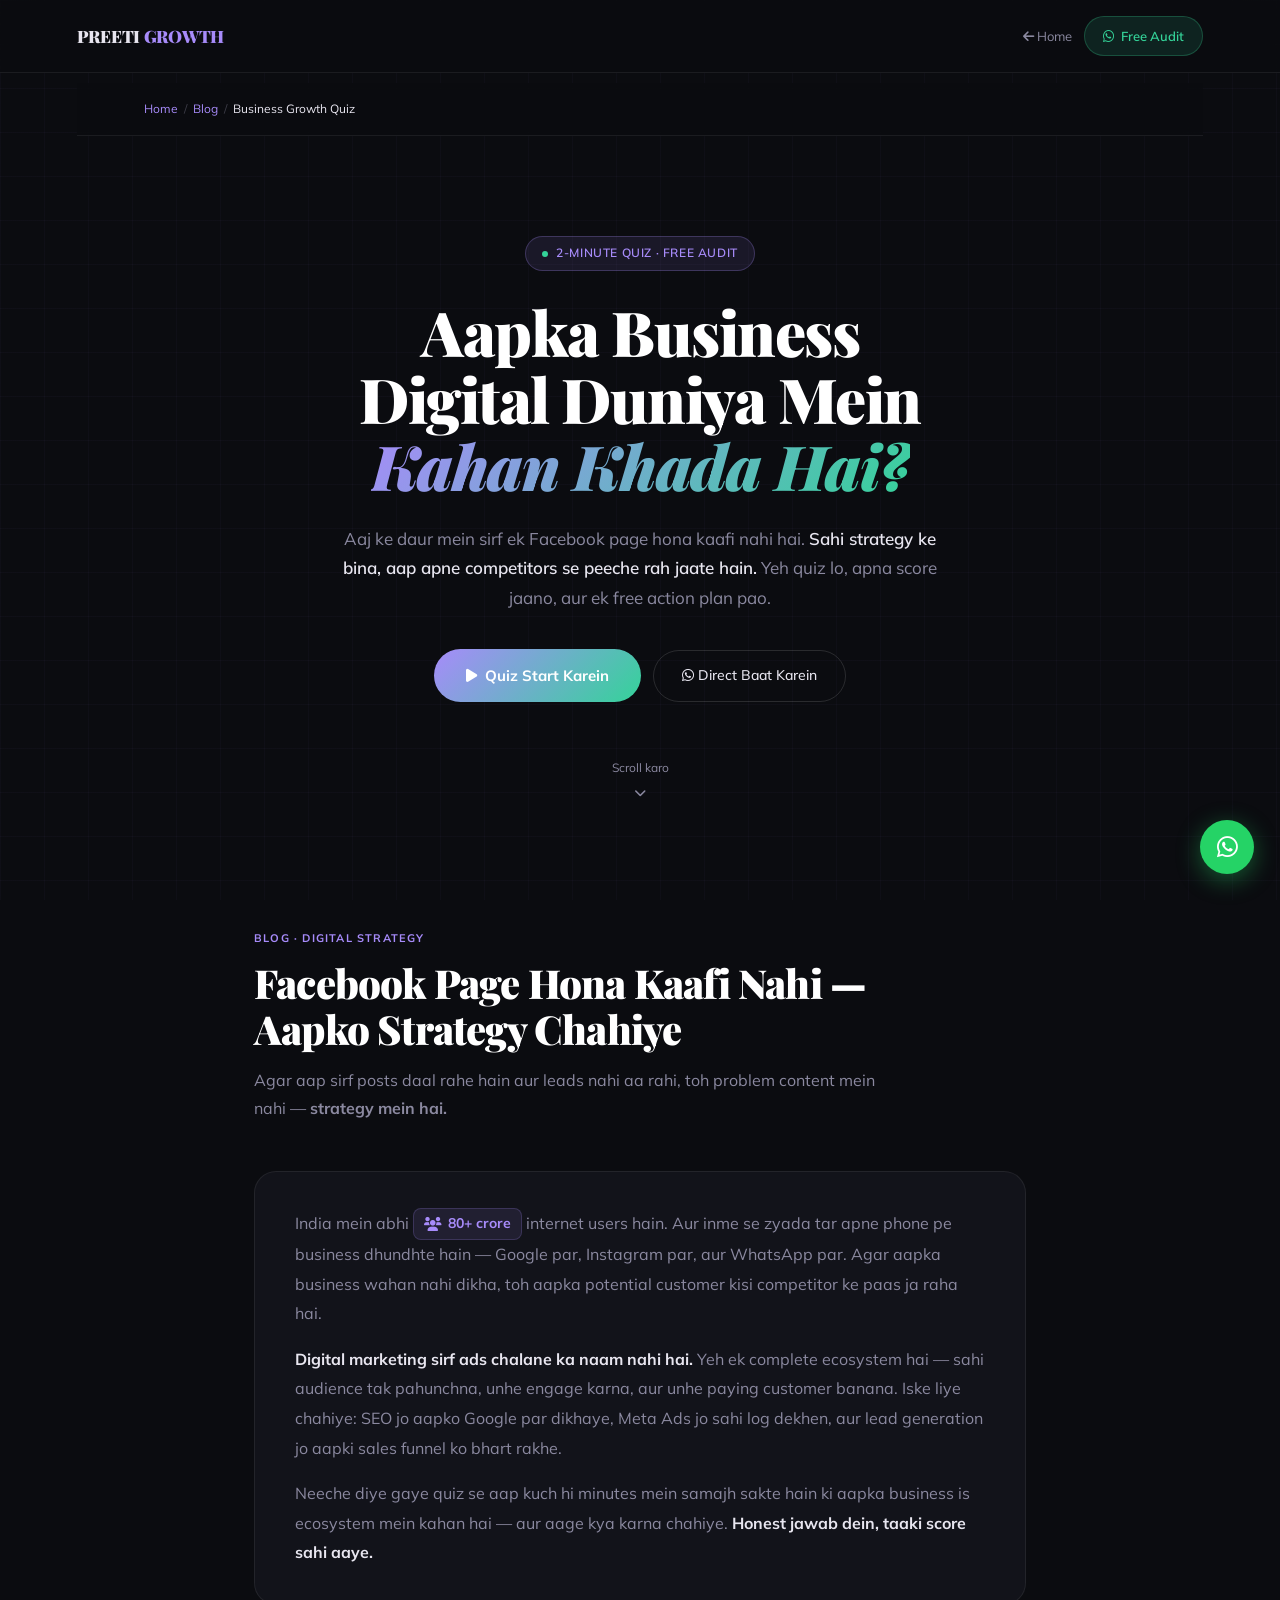
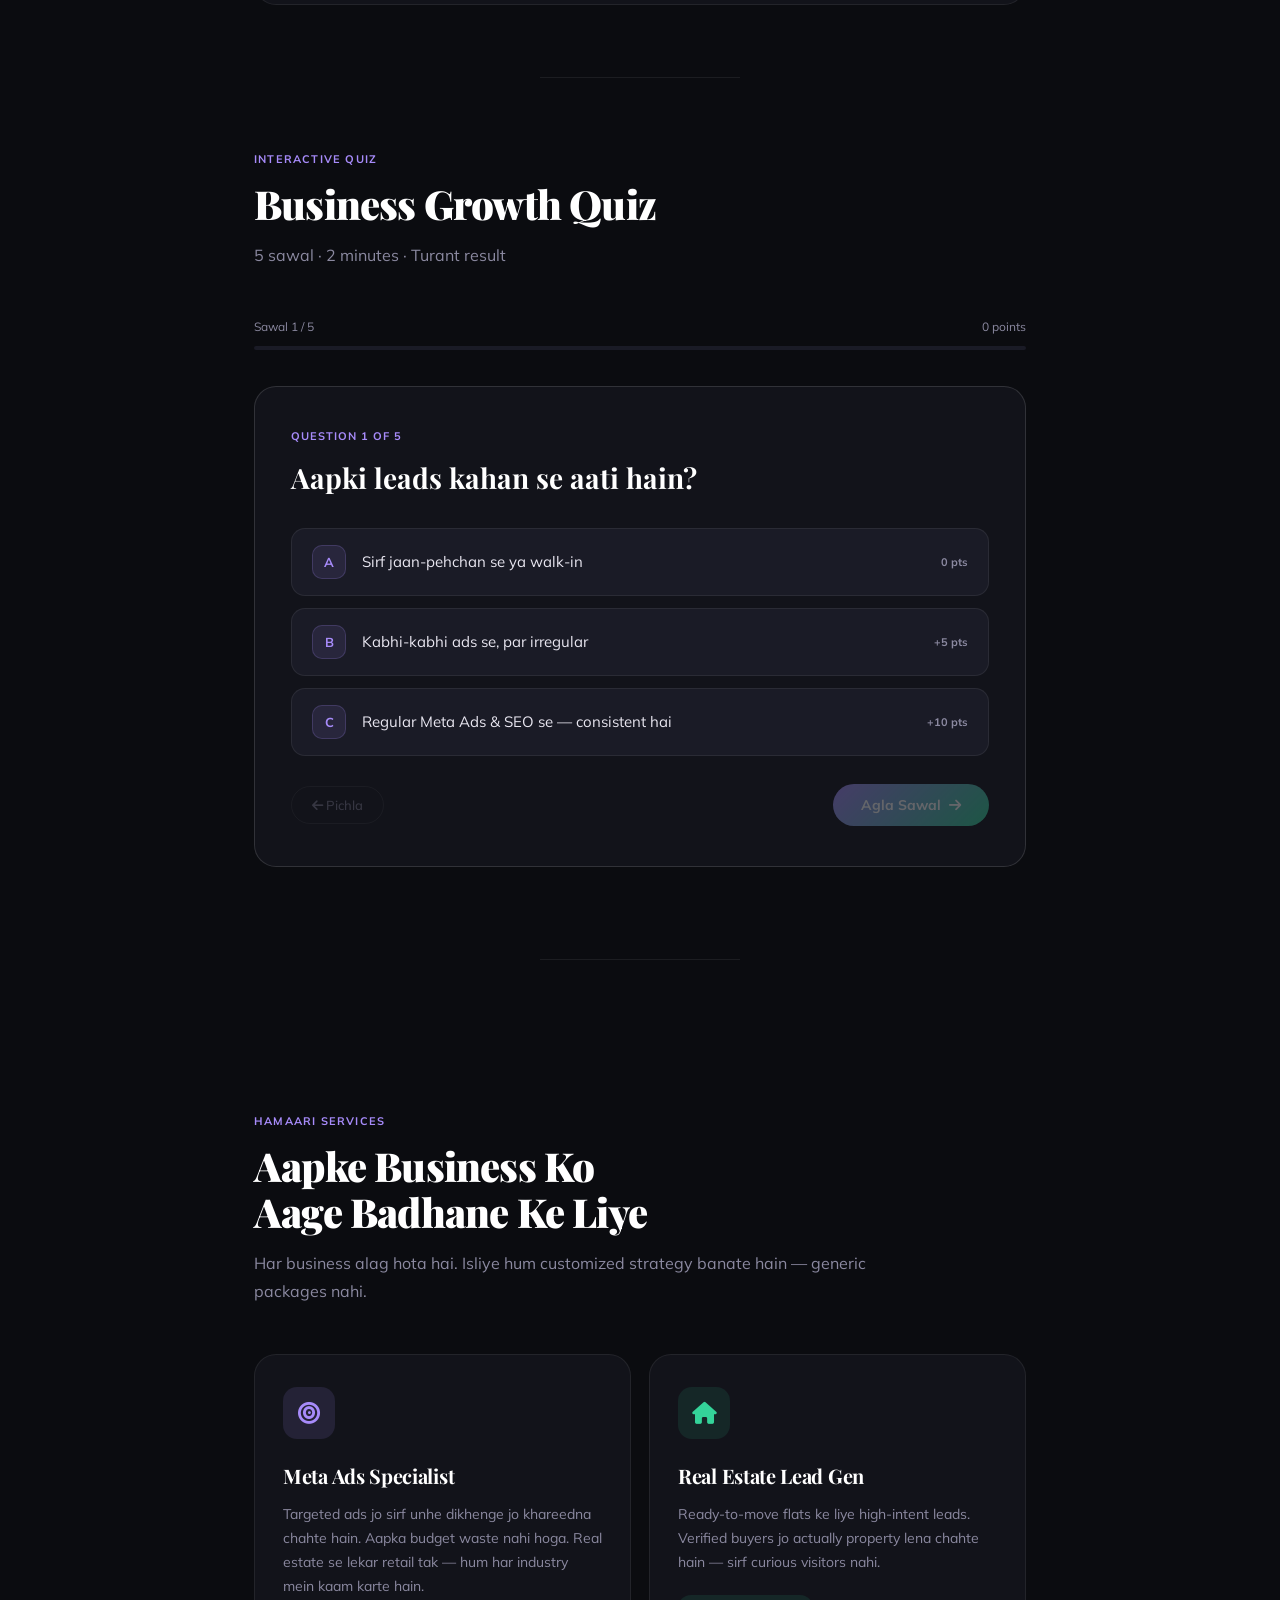
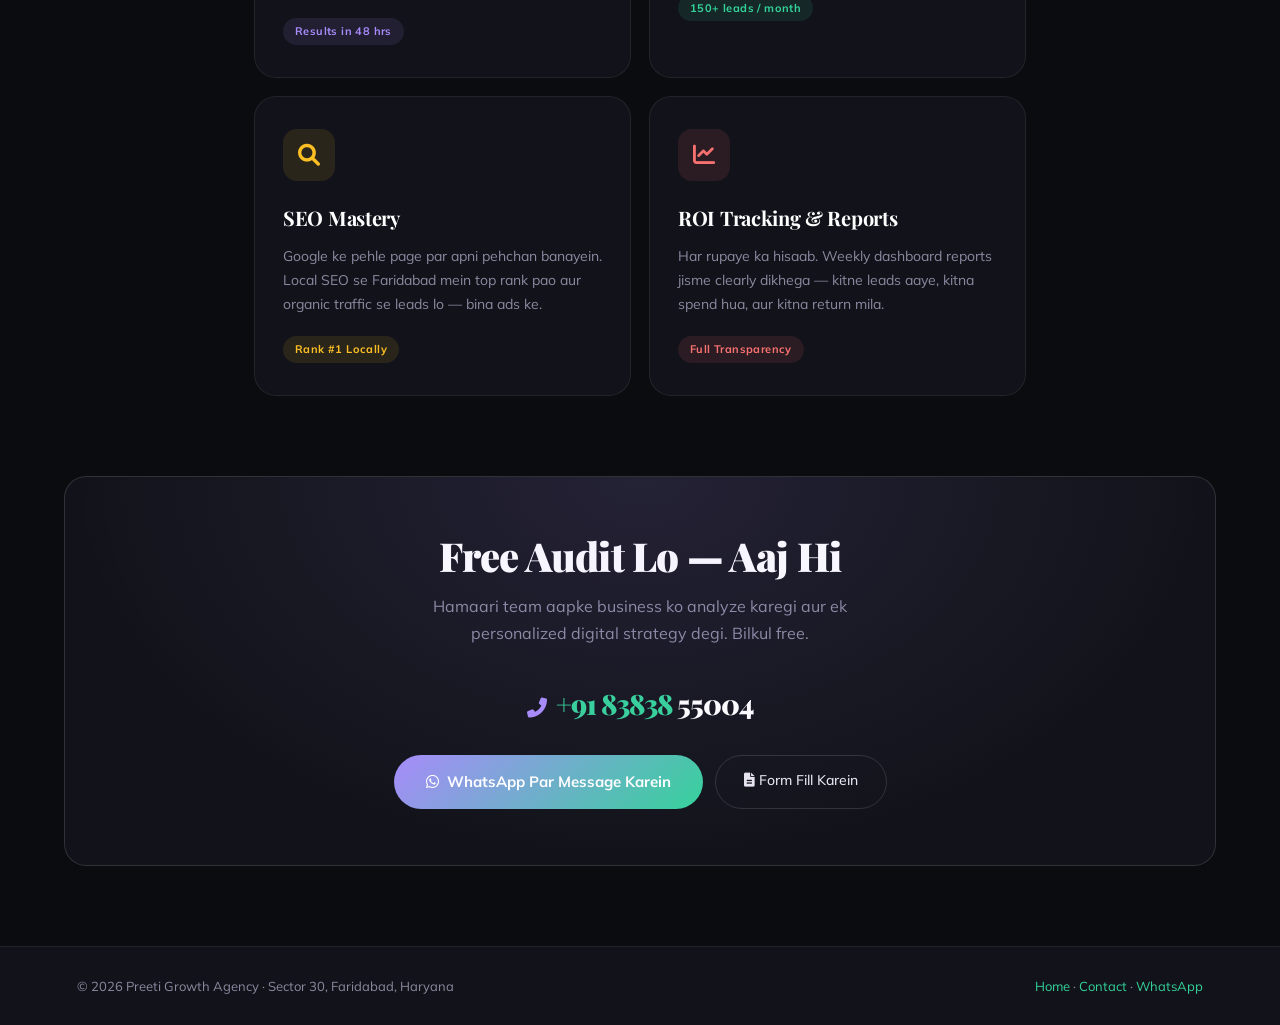
==== blog.html @ a9edfd9e "Update blog.html" ====
<!DOCTYPE html>
<html lang="hi-IN">
<head>
  <meta charset="UTF-8">
  <meta name="viewport" content="width=device-width, initial-scale=1.0">
  <title>Business Growth Quiz | Apna Digital Score Jaano — Faridabad</title>
  <meta name="description" content="Faridabad mein apna business grow karo. Yeh free 2-minute quiz lo, digital score jaano, aur Preeti Growth Agency se free audit aur strategy pao.">
  <link rel="canonical" href="https://digital-business-badhao.github.io/preeti-growth-agency/blog-quiz.html">

  <link rel="preconnect" href="https://fonts.googleapis.com">
  <link rel="preconnect" href="https://fonts.gstatic.com" crossorigin>
  <link href="https://fonts.googleapis.com/css2?family=Playfair+Display:ital,wght@0,700;0,900;1,700&family=Mulish:wght@300;400;500;600;700&display=swap" rel="stylesheet">
  <link rel="stylesheet" href="https://cdnjs.cloudflare.com/ajax/libs/font-awesome/6.0.0/css/all.min.css">

  <style>
    /* ─── TOKENS ─── */
    :root {
      --bg:       #0b0c10;
      --bg2:      #12131a;
      --bg3:      #1a1b26;
      --border:   rgba(255,255,255,.07);
      --border2:  rgba(255,255,255,.13);
      --text:     #e8e6f0;
      --muted:    #8b89a0;
      --accent:   #a78bfa;
      --accent2:  #34d399;
      --gold:     #fbbf24;
      --danger:   #f87171;
      --grad:     linear-gradient(135deg,#a78bfa,#34d399);
      --grad2:    linear-gradient(135deg,#fbbf24,#f97316);
      --r:        14px;
      --r-lg:     22px;
    }

    *, *::before, *::after { margin:0; padding:0; box-sizing:border-box; }

    html { scroll-behavior:smooth; }

    body {
      font-family: 'Mulish', sans-serif;
      background: var(--bg);
      color: var(--text);
      overflow-x: hidden;
      line-height: 1.7;
    }

    /* ─── GRID TEXTURE ─── */
    body::before {
      content:'';
      position:fixed; inset:0;
      background-image:
        linear-gradient(rgba(167,139,250,.03) 1px, transparent 1px),
        linear-gradient(90deg, rgba(167,139,250,.03) 1px, transparent 1px);
      background-size: 44px 44px;
      pointer-events:none; z-index:0;
    }

    /* ─── NAV ─── */
    nav {
      position:sticky; top:0; z-index:100;
      display:flex; align-items:center; justify-content:space-between;
      padding:16px 6%;
      background:rgba(11,12,16,.85);
      backdrop-filter:blur(18px);
      border-bottom:1px solid var(--border);
    }

    .nav-logo {
      font-family:'Playfair Display', serif;
      font-size:17px; font-weight:900;
      color:var(--text); text-decoration:none;
      letter-spacing:-.3px;
    }

    .nav-logo span { color:var(--accent); }

    .nav-right { display:flex; align-items:center; gap:12px; }

    .nav-link {
      font-size:13px; color:var(--muted);
      text-decoration:none; transition:color .2s;
    }
    .nav-link:hover { color:var(--text); }

    .nav-wa {
      display:flex; align-items:center; gap:7px;
      padding:8px 18px;
      background:rgba(52,211,153,.12);
      border:1px solid rgba(52,211,153,.25);
      border-radius:30px;
      color:#34d399; font-size:13px; font-weight:600;
      text-decoration:none; transition:background .2s;
    }
    .nav-wa:hover { background:rgba(52,211,153,.2); }

    /* ─── HERO / HOOK ─── */
    .hero {
      position:relative; z-index:1;
      padding:90px 6% 70px;
      text-align:center;
      max-width:860px; margin:0 auto;
    }

    .hero-tag {
      display:inline-flex; align-items:center; gap:8px;
      background:rgba(167,139,250,.1);
      border:1px solid rgba(167,139,250,.25);
      border-radius:30px;
      padding:6px 16px;
      font-size:12px; font-weight:600; letter-spacing:.6px;
      color:var(--accent); text-transform:uppercase;
      margin-bottom:28px;
    }

    .hero-tag-dot {
      width:6px; height:6px; border-radius:50%;
      background:var(--accent2);
      animation:blink 1.8s ease-in-out infinite;
    }
    @keyframes blink { 0%,100%{opacity:1;} 50%{opacity:.3;} }

    .hero h1 {
      font-family:'Playfair Display', serif;
      font-size:clamp(32px,5.5vw,62px);
      font-weight:900; line-height:1.08;
      color:#fff; margin-bottom:24px;
      letter-spacing:-1.5px;
    }

    .hero h1 em {
      font-style:italic;
      background:var(--grad);
      -webkit-background-clip:text;
      -webkit-text-fill-color:transparent;
      background-clip:text;
    }

    .hero-sub {
      font-size:17px; color:var(--muted);
      max-width:600px; margin:0 auto 36px;
      font-weight:400; line-height:1.75;
    }

    .hero-sub strong { color:var(--text); font-weight:600; }

    .hero-cta-row {
      display:flex; align-items:center; justify-content:center;
      gap:12px; flex-wrap:wrap;
    }

    .btn-grad {
      padding:14px 32px;
      background:var(--grad);
      color:#fff; font-weight:700; font-size:15px;
      border-radius:40px; text-decoration:none; border:none; cursor:pointer;
      font-family:'Mulish',sans-serif;
      transition:opacity .2s, transform .2s;
      display:inline-flex; align-items:center; gap:8px;
    }
    .btn-grad:hover { opacity:.88; transform:translateY(-2px); }

    .btn-ghost {
      padding:13px 28px;
      background:transparent;
      border:1px solid var(--border2);
      color:var(--text); font-size:14px; font-weight:500;
      border-radius:40px; text-decoration:none; cursor:pointer;
      font-family:'Mulish',sans-serif;
      transition:border-color .2s, background .2s;
    }
    .btn-ghost:hover { border-color:var(--accent); background:rgba(167,139,250,.07); }

    /* scroll hint */
    .scroll-hint {
      margin-top:56px;
      display:flex; flex-direction:column; align-items:center;
      gap:8px; font-size:12px; color:var(--muted);
      animation:bob 2s ease-in-out infinite;
    }
    @keyframes bob { 0%,100%{transform:translateY(0);} 50%{transform:translateY(6px);} }

    /* ─── SECTION WRAPPER ─── */
    .wrap {
      position:relative; z-index:1;
      max-width:900px; margin:0 auto;
      padding:0 5%;
    }

    .section-label {
      font-size:11px; font-weight:700; letter-spacing:1.2px;
      text-transform:uppercase; color:var(--accent);
      margin-bottom:12px;
    }

    .section-title {
      font-family:'Playfair Display', serif;
      font-size:clamp(26px,4vw,40px);
      font-weight:900; color:#fff;
      letter-spacing:-.8px; margin-bottom:14px; line-height:1.15;
    }

    .section-body {
      font-size:16px; color:var(--muted);
      line-height:1.8; margin-bottom:48px;
      max-width:650px;
    }

    /* ─── DIVIDER ─── */
    .divider {
      height:1px; background:var(--border);
      margin:72px auto; max-width:200px;
    }

    /* ─── INTRO ARTICLE BLOCK ─── */
    .article-block {
      background:var(--bg2);
      border:1px solid var(--border);
      border-radius:var(--r-lg);
      padding:36px 40px;
      margin-bottom:40px;
    }

    .article-block p {
      font-size:16px; color:var(--muted);
      line-height:1.85; margin-bottom:16px;
    }
    .article-block p:last-child { margin-bottom:0; }
    .article-block strong { color:var(--text); }

    .stat-inline {
      display:inline-flex; align-items:center; gap:6px;
      background:rgba(167,139,250,.1);
      border:1px solid rgba(167,139,250,.2);
      border-radius:8px;
      padding:2px 10px;
      font-size:14px; font-weight:700; color:var(--accent);
    }

    /* ─── QUIZ SECTION ─── */
    #quiz-section {
      padding:80px 0 60px;
    }

    /* Progress bar */
    .progress-wrap {
      background:var(--bg3); border-radius:4px; height:4px;
      margin-bottom:36px; overflow:hidden;
    }
    .progress-bar {
      height:100%; background:var(--grad);
      border-radius:4px;
      transition:width .5s cubic-bezier(.4,0,.2,1);
    }

    .quiz-meta {
      display:flex; justify-content:space-between;
      font-size:12px; color:var(--muted);
      margin-bottom:8px;
    }

    /* Question card */
    .q-card {
      background:var(--bg2);
      border:1px solid var(--border2);
      border-radius:var(--r-lg);
      padding:40px 36px;
      animation:slideIn .4s cubic-bezier(.4,0,.2,1);
    }
    @keyframes slideIn {
      from { opacity:0; transform:translateY(16px); }
      to   { opacity:1; transform:translateY(0); }
    }

    .q-num {
      font-size:11px; font-weight:700; letter-spacing:1px;
      text-transform:uppercase; color:var(--accent);
      margin-bottom:14px; display:block;
    }

    .q-text {
      font-family:'Playfair Display', serif;
      font-size:clamp(20px,3vw,28px);
      font-weight:700; color:#fff; line-height:1.3;
      margin-bottom:32px;
    }

    /* Options */
    .options { display:flex; flex-direction:column; gap:12px; }

    .opt {
      display:flex; align-items:center; gap:16px;
      background:var(--bg3);
      border:1.5px solid var(--border);
      border-radius:var(--r);
      padding:16px 20px;
      cursor:pointer;
      transition:border-color .2s, background .2s, transform .15s;
      position:relative; overflow:hidden;
    }

    .opt:hover {
      border-color:var(--accent);
      background:rgba(167,139,250,.07);
      transform:translateX(4px);
    }

    .opt-letter {
      width:34px; height:34px; border-radius:10px;
      background:rgba(167,139,250,.1);
      border:1px solid rgba(167,139,250,.2);
      display:flex; align-items:center; justify-content:center;
      font-size:13px; font-weight:700; color:var(--accent);
      flex-shrink:0;
      transition:background .2s, color .2s;
    }

    .opt-text { font-size:15px; color:var(--text); line-height:1.4; flex:1; }

    .opt-pts {
      font-size:11px; font-weight:700; color:var(--muted);
      flex-shrink:0;
    }

    .opt.selected {
      border-color:var(--accent2);
      background:rgba(52,211,153,.08);
    }
    .opt.selected .opt-letter {
      background:var(--accent2); color:#0b0c10;
    }
    .opt.selected .opt-pts { color:var(--accent2); }

    /* Nav buttons */
    .q-nav {
      display:flex; justify-content:space-between; align-items:center;
      margin-top:28px;
    }

    .q-back {
      background:transparent;
      border:1px solid var(--border2);
      color:var(--muted); font-size:13px; font-weight:500;
      padding:10px 20px; border-radius:30px; cursor:pointer;
      font-family:'Mulish',sans-serif;
      transition:border-color .2s, color .2s;
    }
    .q-back:hover { border-color:var(--accent); color:var(--accent); }
    .q-back:disabled { opacity:.3; cursor:not-allowed; }

    .q-next {
      padding:12px 28px;
      background:var(--grad);
      color:#fff; font-size:14px; font-weight:700;
      border:none; border-radius:30px; cursor:pointer;
      font-family:'Mulish',sans-serif;
      display:flex; align-items:center; gap:8px;
      transition:opacity .2s, transform .2s;
    }
    .q-next:hover { opacity:.88; transform:translateY(-1px); }
    .q-next:disabled { opacity:.35; cursor:not-allowed; }

    /* ─── RESULT CARD ─── */
    #result-section { display:none; padding:20px 0 60px; }

    .result-card {
      background:var(--bg2);
      border:1px solid var(--border2);
      border-radius:var(--r-lg);
      padding:48px 40px;
      text-align:center;
      animation:slideIn .5s cubic-bezier(.4,0,.2,1);
    }

    .score-ring {
      width:130px; height:130px; border-radius:50%;
      background:conic-gradient(var(--accent) 0deg, var(--bg3) 0deg);
      display:flex; align-items:center; justify-content:center;
      margin:0 auto 28px;
      position:relative;
      transition:background 1s;
    }

    .score-ring-inner {
      width:100px; height:100px; border-radius:50%;
      background:var(--bg2);
      display:flex; flex-direction:column; align-items:center; justify-content:center;
    }

    .score-num {
      font-family:'Playfair Display', serif;
      font-size:34px; font-weight:900; color:#fff;
      line-height:1;
    }

    .score-max { font-size:12px; color:var(--muted); }

    .result-badge {
      display:inline-block;
      padding:6px 20px; border-radius:30px;
      font-size:13px; font-weight:700; letter-spacing:.4px;
      margin-bottom:18px;
    }

    .result-badge.low    { background:rgba(248,113,113,.12); color:var(--danger); border:1px solid rgba(248,113,113,.25); }
    .result-badge.mid    { background:rgba(251,191,36,.1);  color:var(--gold);   border:1px solid rgba(251,191,36,.25); }
    .result-badge.high   { background:rgba(52,211,153,.1);  color:var(--accent2);border:1px solid rgba(52,211,153,.25); }

    .result-title {
      font-family:'Playfair Display', serif;
      font-size:clamp(22px,4vw,32px);
      font-weight:900; color:#fff; margin-bottom:14px;
      line-height:1.2;
    }

    .result-msg { font-size:16px; color:var(--muted); max-width:520px; margin:0 auto 32px; line-height:1.75; }

    /* Score table */
    .score-table {
      width:100%; border-collapse:collapse;
      margin-bottom:36px; text-align:left;
    }
    .score-table th {
      font-size:11px; font-weight:700; letter-spacing:.8px;
      text-transform:uppercase; color:var(--muted);
      padding:10px 16px;
      border-bottom:1px solid var(--border);
    }
    .score-table td {
      padding:14px 16px; font-size:14px; color:var(--text);
      border-bottom:1px solid var(--border);
    }
    .score-table tr:last-child td { border-bottom:none; }
    .score-table tr.active td { background:rgba(167,139,250,.06); }

    .badge-pill {
      display:inline-block; padding:3px 12px; border-radius:20px;
      font-size:11px; font-weight:700;
    }
    .badge-pill.low  { background:rgba(248,113,113,.15); color:var(--danger); }
    .badge-pill.mid  { background:rgba(251,191,36,.12);  color:var(--gold); }
    .badge-pill.high { background:rgba(52,211,153,.12);  color:var(--accent2); }

    .result-cta-row {
      display:flex; gap:12px; justify-content:center; flex-wrap:wrap;
      margin-bottom:16px;
    }

    .retry-btn {
      background:transparent; border:1px solid var(--border2);
      color:var(--muted); padding:11px 22px; border-radius:30px;
      cursor:pointer; font-size:13px; font-family:'Mulish',sans-serif;
      transition:border-color .2s, color .2s;
    }
    .retry-btn:hover { border-color:var(--accent); color:var(--accent); }

    /* ─── SERVICES SECTION ─── */
    #services-section { padding:80px 0; }

    .services-grid {
      display:grid;
      grid-template-columns:repeat(auto-fit, minmax(250px,1fr));
      gap:18px; margin-top:40px;
    }

    .srv-card {
      background:var(--bg2);
      border:1px solid var(--border);
      border-radius:var(--r-lg);
      padding:32px 28px;
      transition:border-color .25s, transform .25s, background .25s;
      cursor:default;
    }
    .srv-card:hover {
      border-color:rgba(167,139,250,.35);
      background:rgba(167,139,250,.05);
      transform:translateY(-5px);
    }

    .srv-icon {
      width:52px; height:52px; border-radius:14px;
      display:flex; align-items:center; justify-content:center;
      font-size:22px; margin-bottom:20px;
    }

    .srv-icon.a { background:rgba(167,139,250,.12); color:var(--accent); }
    .srv-icon.b { background:rgba(52,211,153,.1);   color:var(--accent2); }
    .srv-icon.c { background:rgba(251,191,36,.1);   color:var(--gold); }
    .srv-icon.d { background:rgba(248,113,113,.1);  color:var(--danger); }

    .srv-title {
      font-family:'Playfair Display', serif;
      font-size:20px; font-weight:700; color:#fff;
      margin-bottom:10px; letter-spacing:-.3px;
    }

    .srv-desc { font-size:14px; color:var(--muted); line-height:1.7; margin-bottom:18px; }

    .srv-tag {
      display:inline-block;
      font-size:11px; font-weight:700; letter-spacing:.4px;
      padding:4px 12px; border-radius:20px;
    }
    .srv-tag.a { background:rgba(167,139,250,.1); color:var(--accent); }
    .srv-tag.b { background:rgba(52,211,153,.1);  color:var(--accent2); }
    .srv-tag.c { background:rgba(251,191,36,.1);  color:var(--gold); }
    .srv-tag.d { background:rgba(248,113,113,.1); color:var(--danger); }

    /* ─── CTA BANNER ─── */
    .cta-banner {
      position:relative; z-index:1;
      margin:0 5% 80px;
      background:var(--bg2);
      border:1px solid var(--border2);
      border-radius:var(--r-lg);
      padding:56px 48px;
      text-align:center;
      overflow:hidden;
    }

    .cta-banner::before {
      content:'';
      position:absolute; inset:0;
      background:radial-gradient(ellipse at 50% 0%, rgba(167,139,250,.12) 0%, transparent 70%);
      pointer-events:none;
    }

    .cta-banner h2 {
      font-family:'Playfair Display', serif;
      font-size:clamp(24px,4vw,40px);
      font-weight:900; color:#fff;
      margin-bottom:14px; letter-spacing:-.8px; line-height:1.15;
    }

    .cta-banner p { font-size:16px; color:var(--muted); max-width:500px; margin:0 auto 32px; }

    .cta-banner .phone-big {
      font-family:'Playfair Display', serif;
      font-size:28px; font-weight:900; color:#fff;
      letter-spacing:-1px; margin-bottom:28px;
      display:block;
    }

    .cta-banner .phone-big span { color:var(--accent2); }

    /* ─── FOOTER ─── */
    footer {
      background:var(--bg2);
      border-top:1px solid var(--border);
      padding:28px 6%;
      display:flex; align-items:center; justify-content:space-between;
      flex-wrap:wrap; gap:16px;
    }

    footer p { font-size:13px; color:var(--muted); }
    footer a { color:var(--accent2); text-decoration:none; }

    /* ─── WA FLOAT ─── */
    .wa-float {
      position:fixed; bottom:26px; right:26px;
      width:54px; height:54px; border-radius:50%;
      background:#25d366; color:#fff;
      display:flex; align-items:center; justify-content:center;
      font-size:24px; text-decoration:none;
      box-shadow:0 6px 24px rgba(37,211,102,.4);
      z-index:200; transition:transform .25s;
    }
    .wa-float:hover { transform:scale(1.1); }

    /* ─── RESPONSIVE ─── */
    @media (max-width:700px) {
      .hero { padding:60px 5% 48px; }
      .article-block { padding:24px 22px; }
      .q-card { padding:28px 22px; }
      .result-card { padding:32px 22px; }
      .cta-banner { padding:40px 24px; margin:0 4% 60px; }
      footer { flex-direction:column; text-align:center; }
    }
  </style>
  <!-- ✅ Robots -->
  <meta name="robots" content="index, follow">

  <!-- ✅ Open Graph — WhatsApp / Facebook preview -->
  <meta property="og:type" content="article">
  <meta property="og:title"       content="Business Growth Quiz — Apna Digital Score Jaano | Preeti Growth Agency">
  <meta property="og:description" content="Kya aapka business digital duniya mein peeche hai? 2-minute quiz lo, score jaano, free audit pao. Faridabad ke #1 digital marketing experts.">
  <meta property="og:image"       content="https://digital-business-badhao.github.io/preeti-growth-agency/og-image.png">
  <meta property="og:url"         content="https://digital-business-badhao.github.io/preeti-growth-agency/blog-quiz.html">
  <meta property="og:site_name"   content="Preeti Growth Agency">
  <meta property="og:locale"      content="hi_IN">
  <meta property="article:author"         content="Preeti Growth Agency">
  <meta property="article:published_time" content="2026-04-22T00:00:00+05:30">
  <meta property="article:section"        content="Digital Marketing">
  <meta property="article:tag"            content="SEO, Meta Ads, Lead Generation, Faridabad, Digital Marketing">

  <!-- ✅ Twitter Card -->
  <meta name="twitter:card"        content="summary_large_image">
  <meta name="twitter:title"       content="Business Growth Quiz — Apna Digital Score Jaano">
  <meta name="twitter:description" content="2 minutes mein jaano aapka business digital mein kahan hai. Free audit ke saath grow karo.">
  <meta name="twitter:image"       content="https://digital-business-badhao.github.io/preeti-growth-agency/og-image.png">

  <!-- ✅ Article (Blog Post) Schema -->
  <script type="application/ld+json">
  {
    "@context": "https://schema.org",
    "@type": "Article",
    "headline": "Business Growth Quiz — Aapka Business Digital Duniya Mein Kahan Khada Hai?",
    "description": "Kya aapka business digital duniya mein peeche hai? Yeh interactive quiz lo aur apna digital marketing score jaano.",
    "url": "https://digital-business-badhao.github.io/preeti-growth-agency/blog-quiz.html",
    "datePublished": "2026-04-22",
    "dateModified": "2026-04-22",
    "inLanguage": "hi-IN",
    "author": {
      "@type": "Organization",
      "name": "Preeti Growth Agency",
      "url": "https://digital-business-badhao.github.io/preeti-growth-agency/"
    },
    "publisher": {
      "@type": "Organization",
      "name": "Preeti Growth Agency",
      "logo": {
        "@type": "ImageObject",
        "url": "https://digital-business-badhao.github.io/preeti-growth-agency/logo.png"
      }
    },
    "image": {
      "@type": "ImageObject",
      "url": "https://digital-business-badhao.github.io/preeti-growth-agency/og-image.png"
    },
    "mainEntityOfPage": {
      "@type": "WebPage",
      "@id": "https://digital-business-badhao.github.io/preeti-growth-agency/blog-quiz.html"
    }
  }
  </script>

  <!-- ✅ FAQ Schema (Google FAQ rich results ke liye) -->
  <script type="application/ld+json">
  {
    "@context": "https://schema.org",
    "@type": "FAQPage",
    "mainEntity": [
      {
        "@type": "Question",
        "name": "Kya sirf Facebook page se business grow ho sakta hai?",
        "acceptedAnswer": {
          "@type": "Answer",
          "text": "Nahi. Sirf Facebook page hona kaafi nahi hai. Aapko SEO, Meta Ads, aur lead generation ki sahi strategy chahiye taaki aap apne competitors se aage rahen."
        }
      },
      {
        "@type": "Question",
        "name": "Digital marketing mein ROI kaise track karein?",
        "acceptedAnswer": {
          "@type": "Answer",
          "text": "Ek proper dashboard ke zariye — jisme daily leads count, ad spend, aur conversion rate clearly dikhe. Preeti Growth Agency weekly ROI report deti hai."
        }
      },
      {
        "@type": "Question",
        "name": "Meta Ads se leads kitne din mein aane lagte hain?",
        "acceptedAnswer": {
          "@type": "Answer",
          "text": "Campaign live hone ke 24 se 48 ghante ke andar leads aana shuru ho jati hain, agar targeting aur creative sahi ho."
        }
      },
      {
        "@type": "Question",
        "name": "Faridabad mein best digital marketing agency kaun si hai?",
        "acceptedAnswer": {
          "@type": "Answer",
          "text": "Preeti Growth Agency (Digital Business Badhao), Sector 30, Faridabad. SEO, Meta Ads, aur Real Estate lead generation mein specialization ke saath 50+ clients ko results de chuke hain."
        }
      }
    ]
  }
  </script>

  <!-- ✅ BreadcrumbList Schema -->
  <script type="application/ld+json">
  {
    "@context": "https://schema.org",
    "@type": "BreadcrumbList",
    "itemListElement": [
      {
        "@type": "ListItem",
        "position": 1,
        "name": "Home",
        "item": "https://digital-business-badhao.github.io/preeti-growth-agency/"
      },
      {
        "@type": "ListItem",
        "position": 2,
        "name": "Blog",
        "item": "https://digital-business-badhao.github.io/preeti-growth-agency/blog-quiz.html"
      },
      {
        "@type": "ListItem",
        "position": 3,
        "name": "Business Growth Quiz",
        "item": "https://digital-business-badhao.github.io/preeti-growth-agency/blog-quiz.html"
      }
    ]
  }
  </script>

  <!-- ✅ Quiz / Interactive Tool Schema -->
  <script type="application/ld+json">
  {
    "@context": "https://schema.org",
    "@type": "Quiz",
    "name": "Business Growth Quiz — Digital Score Check",
    "description": "5 sawaalon ka quiz jo batata hai aapka business digital duniya mein kahan khada hai.",
    "url": "https://digital-business-badhao.github.io/preeti-growth-agency/blog-quiz.html",
    "educationalLevel": "beginner",
    "about": {
      "@type": "Thing",
      "name": "Digital Marketing"
    }
  }
  </script>
</head>
<body>

<!-- NAV -->
<nav>
  <a href="index.html" class="nav-logo">PREETI <span>GROWTH</span></a>
  <div class="nav-right">
    <a href="index.html" class="nav-link"><i class="fas fa-arrow-left"></i> Home</a>
    <a href="https://wa.me/918383855004" class="nav-wa" target="_blank" rel="noopener">
      <i class="fab fa-whatsapp"></i> Free Audit
    </a>
  </div>
</nav>

<!-- ✅ Breadcrumb navigation (visible + SEO) -->
<div style="position:relative;z-index:1;padding:10px 6%;background:transparent;">
  <nav aria-label="breadcrumb">
    <ol style="display:flex;gap:6px;align-items:center;list-style:none;font-size:12px;color:#8b89a0;flex-wrap:wrap;">
      <li><a href="index.html" style="color:#a78bfa;text-decoration:none;">Home</a></li>
      <li style="opacity:.4;">/</li>
      <li><a href="index.html#services" style="color:#a78bfa;text-decoration:none;">Blog</a></li>
      <li style="opacity:.4;">/</li>
      <li style="color:#e8e6f0;" aria-current="page">Business Growth Quiz</li>
    </ol>
  </nav>
</div>

<!-- ═══════════════════════════════════════════════
     SECTION 1 — HERO / HOOK
═══════════════════════════════════════════════ -->
<section class="hero">
  <div class="hero-tag">
    <span class="hero-tag-dot"></span>
    2-Minute Quiz · Free Audit
  </div>

  <h1>
    Aapka Business<br>
    Digital Duniya Mein<br>
    <em>Kahan Khada Hai?</em>
  </h1>

  <p class="hero-sub">
    Aaj ke daur mein sirf ek Facebook page hona kaafi nahi hai.
    <strong>Sahi strategy ke bina, aap apne competitors se peeche rah jaate hain.</strong>
    Yeh quiz lo, apna score jaano, aur ek free action plan pao.
  </p>

  <div class="hero-cta-row">
    <a href="#quiz-section" class="btn-grad">
      <i class="fas fa-play"></i> Quiz Start Karein
    </a>
    <a href="https://wa.me/918383855004" class="btn-ghost" target="_blank" rel="noopener">
      <i class="fab fa-whatsapp"></i> Direct Baat Karein
    </a>
  </div>

  <div class="scroll-hint">
    <span>Scroll karo</span>
    <i class="fas fa-chevron-down"></i>
  </div>
</section>

<!-- ═══════════════════════════════════════════════
     SECTION 2 — INTRO ARTICLE
═══════════════════════════════════════════════ -->
<section style="padding:60px 0 0; position:relative; z-index:1;">
  <div class="wrap">

    <div class="section-label">Blog · Digital Strategy</div>
    <h2 class="section-title">Facebook Page Hona Kaafi Nahi —<br>Aapko Strategy Chahiye</h2>
    <p class="section-body">
      Agar aap sirf posts daal rahe hain aur leads nahi aa rahi, toh problem content mein nahi — <strong>strategy mein hai.</strong>
    </p>

    <div class="article-block">
      <p>
        India mein abhi <span class="stat-inline"><i class="fas fa-users"></i> 80+ crore</span> internet users hain.
        Aur inme se zyada tar apne phone pe business dhundhte hain — Google par, Instagram par, aur WhatsApp par.
        Agar aapka business wahan nahi dikha, toh aapka potential customer kisi competitor ke paas ja raha hai.
      </p>
      <p>
        <strong>Digital marketing sirf ads chalane ka naam nahi hai.</strong> Yeh ek complete ecosystem hai —
        sahi audience tak pahunchna, unhe engage karna, aur unhe paying customer banana. Iske liye chahiye:
        SEO jo aapko Google par dikhaye, Meta Ads jo sahi log dekhen, aur lead generation jo aapki sales funnel ko bhart rakhe.
      </p>
      <p>
        Neeche diye gaye quiz se aap kuch hi minutes mein samajh sakte hain ki aapka business is ecosystem mein
        kahan hai — aur aage kya karna chahiye. <strong>Honest jawab dein, taaki score sahi aaye.</strong>
      </p>
    </div>

  </div>
</section>

<div class="divider"></div>

<!-- ═══════════════════════════════════════════════
     SECTION 3 — INTERACTIVE QUIZ
═══════════════════════════════════════════════ -->
<section id="quiz-section" style="position:relative; z-index:1; padding:0 0 20px;">
  <div class="wrap">

    <div class="section-label">Interactive Quiz</div>
    <h2 class="section-title">Business Growth Quiz</h2>
    <p class="section-body">5 sawal · 2 minutes · Turant result</p>

    <!-- Progress -->
    <div class="quiz-meta">
      <span id="q-counter">Sawal 1 / 5</span>
      <span id="q-pts">0 points</span>
    </div>
    <div class="progress-wrap">
      <div class="progress-bar" id="progressBar" style="width:0%"></div>
    </div>

    <!-- Question display -->
    <div id="quiz-container"></div>

    <!-- Result (hidden initially) -->
    <div id="result-section"></div>

  </div>
</section>

<div class="divider"></div>

<!-- ═══════════════════════════════════════════════
     SECTION 4 — SERVICES
═══════════════════════════════════════════════ -->
<section id="services-section" style="position:relative; z-index:1;">
  <div class="wrap">

    <div class="section-label">Hamaari Services</div>
    <h2 class="section-title">Aapke Business Ko<br>Aage Badhane Ke Liye</h2>
    <p class="section-body">
      Har business alag hota hai. Isliye hum customized strategy banate hain — generic packages nahi.
    </p>

    <div class="services-grid">

      <div class="srv-card">
        <div class="srv-icon a"><i class="fas fa-bullseye"></i></div>
        <div class="srv-title">Meta Ads Specialist</div>
        <p class="srv-desc">
          Targeted ads jo sirf unhe dikhenge jo khareedna chahte hain. Aapka budget waste nahi hoga.
          Real estate se lekar retail tak — hum har industry mein kaam karte hain.
        </p>
        <span class="srv-tag a">Results in 48 hrs</span>
      </div>

      <div class="srv-card">
        <div class="srv-icon b"><i class="fas fa-home"></i></div>
        <div class="srv-title">Real Estate Lead Gen</div>
        <p class="srv-desc">
          Ready-to-move flats ke liye high-intent leads. Verified buyers jo actually property lena chahte hain —
          sirf curious visitors nahi.
        </p>
        <span class="srv-tag b">150+ leads / month</span>
      </div>

      <div class="srv-card">
        <div class="srv-icon c"><i class="fas fa-search"></i></div>
        <div class="srv-title">SEO Mastery</div>
        <p class="srv-desc">
          Google ke pehle page par apni pehchan banayein. Local SEO se Faridabad mein top rank pao
          aur organic traffic se leads lo — bina ads ke.
        </p>
        <span class="srv-tag c">Rank #1 Locally</span>
      </div>

      <div class="srv-card">
        <div class="srv-icon d"><i class="fas fa-chart-line"></i></div>
        <div class="srv-title">ROI Tracking & Reports</div>
        <p class="srv-desc">
          Har rupaye ka hisaab. Weekly dashboard reports jisme clearly dikhega — kitne leads aaye,
          kitna spend hua, aur kitna return mila.
        </p>
        <span class="srv-tag d">Full Transparency</span>
      </div>

    </div>
  </div>
</section>

<!-- ═══════════════════════════════════════════════
     SECTION 5 — FINAL CTA BANNER
═══════════════════════════════════════════════ -->
<div class="cta-banner">
  <h2>Free Audit Lo — Aaj Hi</h2>
  <p>Hamaari team aapke business ko analyze karegi aur ek personalized digital strategy degi. Bilkul free.</p>
  <span class="phone-big"><i class="fas fa-phone-alt" style="font-size:20px;margin-right:10px;color:#a78bfa;"></i><span>+91 83838</span> 55004</span>
  <div style="display:flex;gap:12px;justify-content:center;flex-wrap:wrap;">
    <a href="https://wa.me/918383855004?text=Hi!%20Maine%20quiz%20diya%20aur%20free%20audit%20chahiye." class="btn-grad" target="_blank" rel="noopener">
      <i class="fab fa-whatsapp"></i> WhatsApp Par Message Karein
    </a>
    <a href="contact.html" class="btn-ghost">
      <i class="fas fa-file-alt"></i> Form Fill Karein
    </a>
  </div>
</div>

<!-- FOOTER -->
<footer>
  <p>© 2026 Preeti Growth Agency · Sector 30, Faridabad, Haryana</p>
  <p><a href="index.html">Home</a> · <a href="contact.html">Contact</a> · <a href="https://wa.me/918383855004">WhatsApp</a></p>
</footer>

<!-- WhatsApp float -->
<a href="https://wa.me/918383855004" class="wa-float" target="_blank" rel="noopener" aria-label="WhatsApp">
  <i class="fab fa-whatsapp"></i>
</a>

<!-- ═══════════════════════════════════════════════
     QUIZ JAVASCRIPT
═══════════════════════════════════════════════ -->
<script>
const questions = [
  {
    text: "Aapki leads kahan se aati hain?",
    opts: [
      { label:"Sirf jaan-pehchan se ya walk-in", pts:0 },
      { label:"Kabhi-kabhi ads se, par irregular", pts:5 },
      { label:"Regular Meta Ads & SEO se — consistent hai", pts:10 }
    ]
  },
  {
    text: "Aapki website mobile par kaisi dikhti hai?",
    opts: [
      { label:"Pata nahi / Slow hai / Website nahi hai", pts:0 },
      { label:"Theek-thaak hai, par professional nahi", pts:5 },
      { label:"Fast, mobile-friendly aur professional", pts:10 }
    ]
  },
  {
    text: "Kya aap apne ad campaign ka ROI track karte hain?",
    opts: [
      { label:"Nahi — idea hi nahi hai", pts:0 },
      { label:"Haan, par mushkil se aur properly nahi", pts:5 },
      { label:"Haan — dashboard ke zariye, weekly report milti hai", pts:10 }
    ]
  },
  {
    text: "Google par aapka business kahan dikhta hai?",
    opts: [
      { label:"Dikhta hi nahi", pts:0 },
      { label:"Page 2 ya 3 par — bahut peeche", pts:5 },
      { label:"Page 1 par — local searches mein top 3 mein", pts:10 }
    ]
  },
  {
    text: "Social media par aap kitne active hain?",
    opts: [
      { label:"Kabhi-kabhi post karte hain — irregular", pts:0 },
      { label:"Weekly 2-3 posts, par engagement kam hai", pts:5 },
      { label:"Daily content + Reels + engagement — consistent strategy", pts:10 }
    ]
  }
];

let current = 0;
let answers = new Array(questions.length).fill(null);
let totalScore = 0;

const container   = document.getElementById('quiz-container');
const resultSec   = document.getElementById('result-section');
const progressBar = document.getElementById('progressBar');
const qCounter    = document.getElementById('q-counter');
const qPts        = document.getElementById('q-pts');

function renderQuestion() {
  const q   = questions[current];
  const pct = (current / questions.length) * 100;

  progressBar.style.width = pct + '%';
  qCounter.textContent    = 'Sawal ' + (current + 1) + ' / ' + questions.length;
  qPts.textContent        = totalScore + ' points';

  const letters = ['A','B','C'];

  container.innerHTML = `
    <div class="q-card">
      <span class="q-num">Question ${current + 1} of ${questions.length}</span>
      <p class="q-text">${q.text}</p>
      <div class="options">
        ${q.opts.map((o, i) => `
          <div class="opt ${answers[current] === i ? 'selected' : ''}"
               onclick="selectOpt(${i})" data-i="${i}">
            <div class="opt-letter">${letters[i]}</div>
            <div class="opt-text">${o.label}</div>
            <div class="opt-pts">${o.pts === 0 ? '0 pts' : '+' + o.pts + ' pts'}</div>
          </div>
        `).join('')}
      </div>
      <div class="q-nav">
        <button class="q-back" onclick="goBack()" ${current === 0 ? 'disabled' : ''}>
          <i class="fas fa-arrow-left"></i> Pichla
        </button>
        <button class="q-next" id="nextBtn" onclick="goNext()"
          ${answers[current] === null ? 'disabled' : ''}>
          ${current < questions.length - 1 ? 'Agla Sawal <i class="fas fa-arrow-right"></i>' : 'Result Dekho <i class="fas fa-chart-bar"></i>'}
        </button>
      </div>
    </div>`;
}

function selectOpt(i) {
  answers[current] = i;
  renderQuestion();
}

function goNext() {
  if (answers[current] === null) return;
  if (current < questions.length - 1) {
    current++;
    renderQuestion();
  } else {
    showResult();
  }
}

function goBack() {
  if (current > 0) { current--; renderQuestion(); }
}

function showResult() {
  totalScore = answers.reduce((sum, a, qi) =>
    sum + (a !== null ? questions[qi].opts[a].pts : 0), 0);

  progressBar.style.width = '100%';
  qCounter.textContent    = 'Complete!';
  qPts.textContent        = totalScore + ' / 50 points';
  container.innerHTML     = '';

  let tier, badgeClass, title, msg;

  if (totalScore <= 15) {
    tier = 'low';
    badgeClass = 'low';
    title = 'Urgent Attention Needed!';
    msg = 'Aapka business digital duniya mein kaafi peeche hai. Lekin yeh fix ho sakta hai — aur jaldi. Hamare saath ek free 30-minute audit book karein aur ek clear roadmap pao.';
  } else if (totalScore <= 30) {
    tier = 'mid';
    badgeClass = 'mid';
    title = 'Good — But Not Great Yet.';
    msg = 'Aapne shuruaat kar di hai, par abhi bahut potential hai jo use nahi ho raha. Meta Ads optimize karke aur SEO strengthen karke aap 3x results pa sakte hain.';
  } else {
    tier = 'high';
    badgeClass = 'high';
    title = 'Digital Rockstar! 🚀';
    msg = 'Waah! Aap sahi raste par hain. Ab sirf scale karne ki der hai. Ek strategy call mein hum aapko next level par le ja sakte hain — aur bhi zyada leads, aur bhi zyada ROI.';
  }

  const deg = Math.round((totalScore / 50) * 360);

  const scoreTable = `
    <table class="score-table">
      <thead>
        <tr>
          <th>Score</th>
          <th>Status</th>
          <th>Recommendation</th>
        </tr>
      </thead>
      <tbody>
        <tr class="${totalScore <= 15 ? 'active' : ''}">
          <td>0 – 15 pts</td>
          <td><span class="badge-pill low">Urgent</span></td>
          <td>Aapka business peeche chhoot raha hai.</td>
        </tr>
        <tr class="${totalScore > 15 && totalScore <= 30 ? 'active' : ''}">
          <td>16 – 30 pts</td>
          <td><span class="badge-pill mid">Growing</span></td>
          <td>Meta Ads optimize karna zaroori hai.</td>
        </tr>
        <tr class="${totalScore > 30 ? 'active' : ''}">
          <td>31 – 50 pts</td>
          <td><span class="badge-pill high">Rockstar</span></td>
          <td>Bas scale karne ki der hai!</td>
        </tr>
      </tbody>
    </table>`;

  resultSec.style.display = 'block';
  resultSec.innerHTML = `
    <div class="result-card">
      <div class="score-ring" id="scoreRing">
        <div class="score-ring-inner">
          <span class="score-num">${totalScore}</span>
          <span class="score-max">/ 50</span>
        </div>
      </div>
      <div class="result-badge ${badgeClass}">${tier === 'low' ? '⚠ Urgent' : tier === 'mid' ? '📈 Growing' : '🚀 Rockstar'}</div>
      <h3 class="result-title">${title}</h3>
      <p class="result-msg">${msg}</p>
      ${scoreTable}
      <div class="result-cta-row">
        <a href="https://wa.me/918383855004?text=Hi!%20Maine%20quiz%20mein%20${totalScore}%2F50%20score%20kiya.%20Free%20audit%20chahiye." class="btn-grad" target="_blank" rel="noopener">
          <i class="fab fa-whatsapp"></i> Free Audit Book Karein
        </a>
        <button class="retry-btn" onclick="resetQuiz()">
          <i class="fas fa-redo"></i> Dobara Try Karein
        </button>
      </div>
      <p style="font-size:12px;color:var(--muted);margin-top:8px;">
        <i class="fas fa-phone-alt" style="margin-right:4px;"></i>
        Ya seedha call karein: <a href="tel:+918383855004" style="color:var(--accent2);">+91 83838 55004</a>
      </p>
    </div>`;

  /* Animate the conic gradient ring */
  setTimeout(function () {
    const ring = document.getElementById('scoreRing');
    if (ring) {
      const color = tier === 'low' ? '#f87171' : tier === 'mid' ? '#fbbf24' : '#34d399';
      ring.style.background =
        `conic-gradient(${color} ${deg}deg, #1a1b26 ${deg}deg)`;
    }
  }, 100);

  resultSec.scrollIntoView({ behavior:'smooth', block:'start' });
}

function resetQuiz() {
  current    = 0;
  answers    = new Array(questions.length).fill(null);
  totalScore = 0;
  resultSec.style.display = 'none';
  resultSec.innerHTML     = '';
  renderQuestion();
  document.getElementById('quiz-section').scrollIntoView({ behavior:'smooth' });
}

/* Init */
renderQuestion();
</script>

</body>
</html>
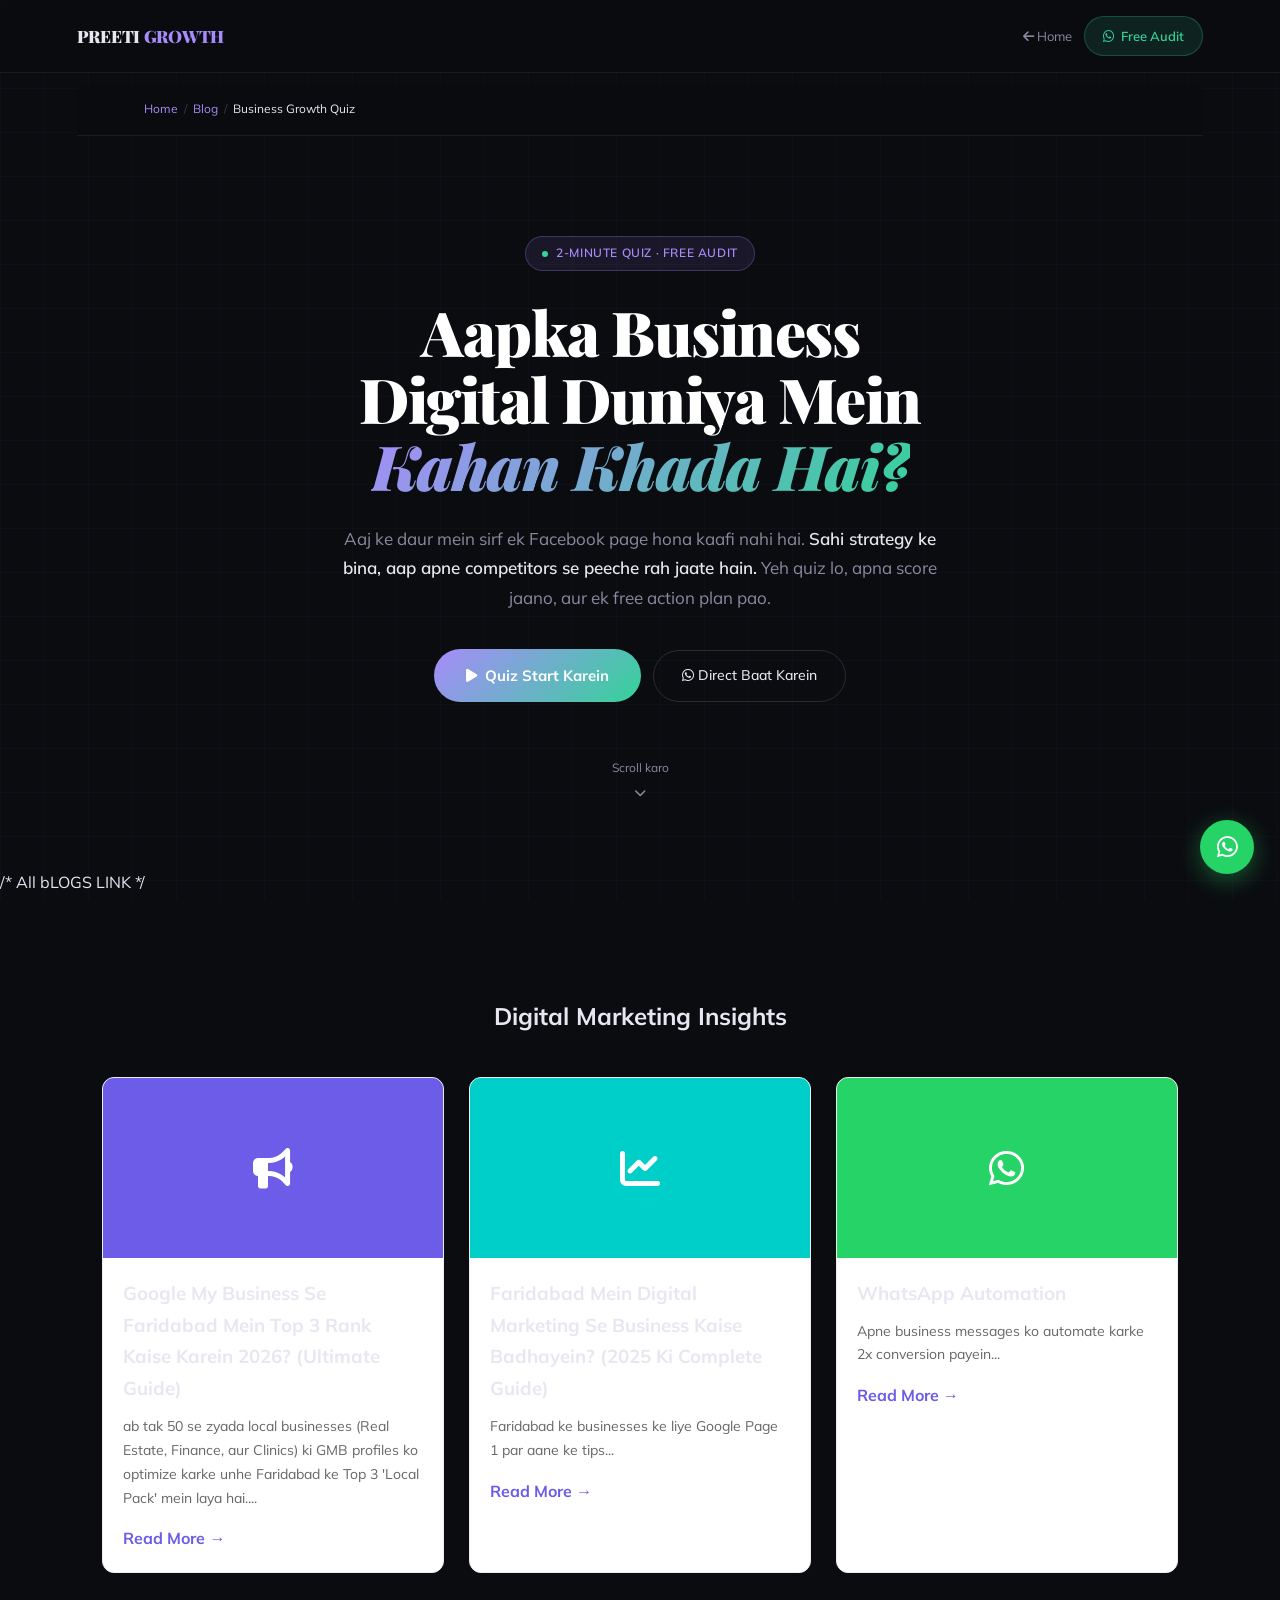
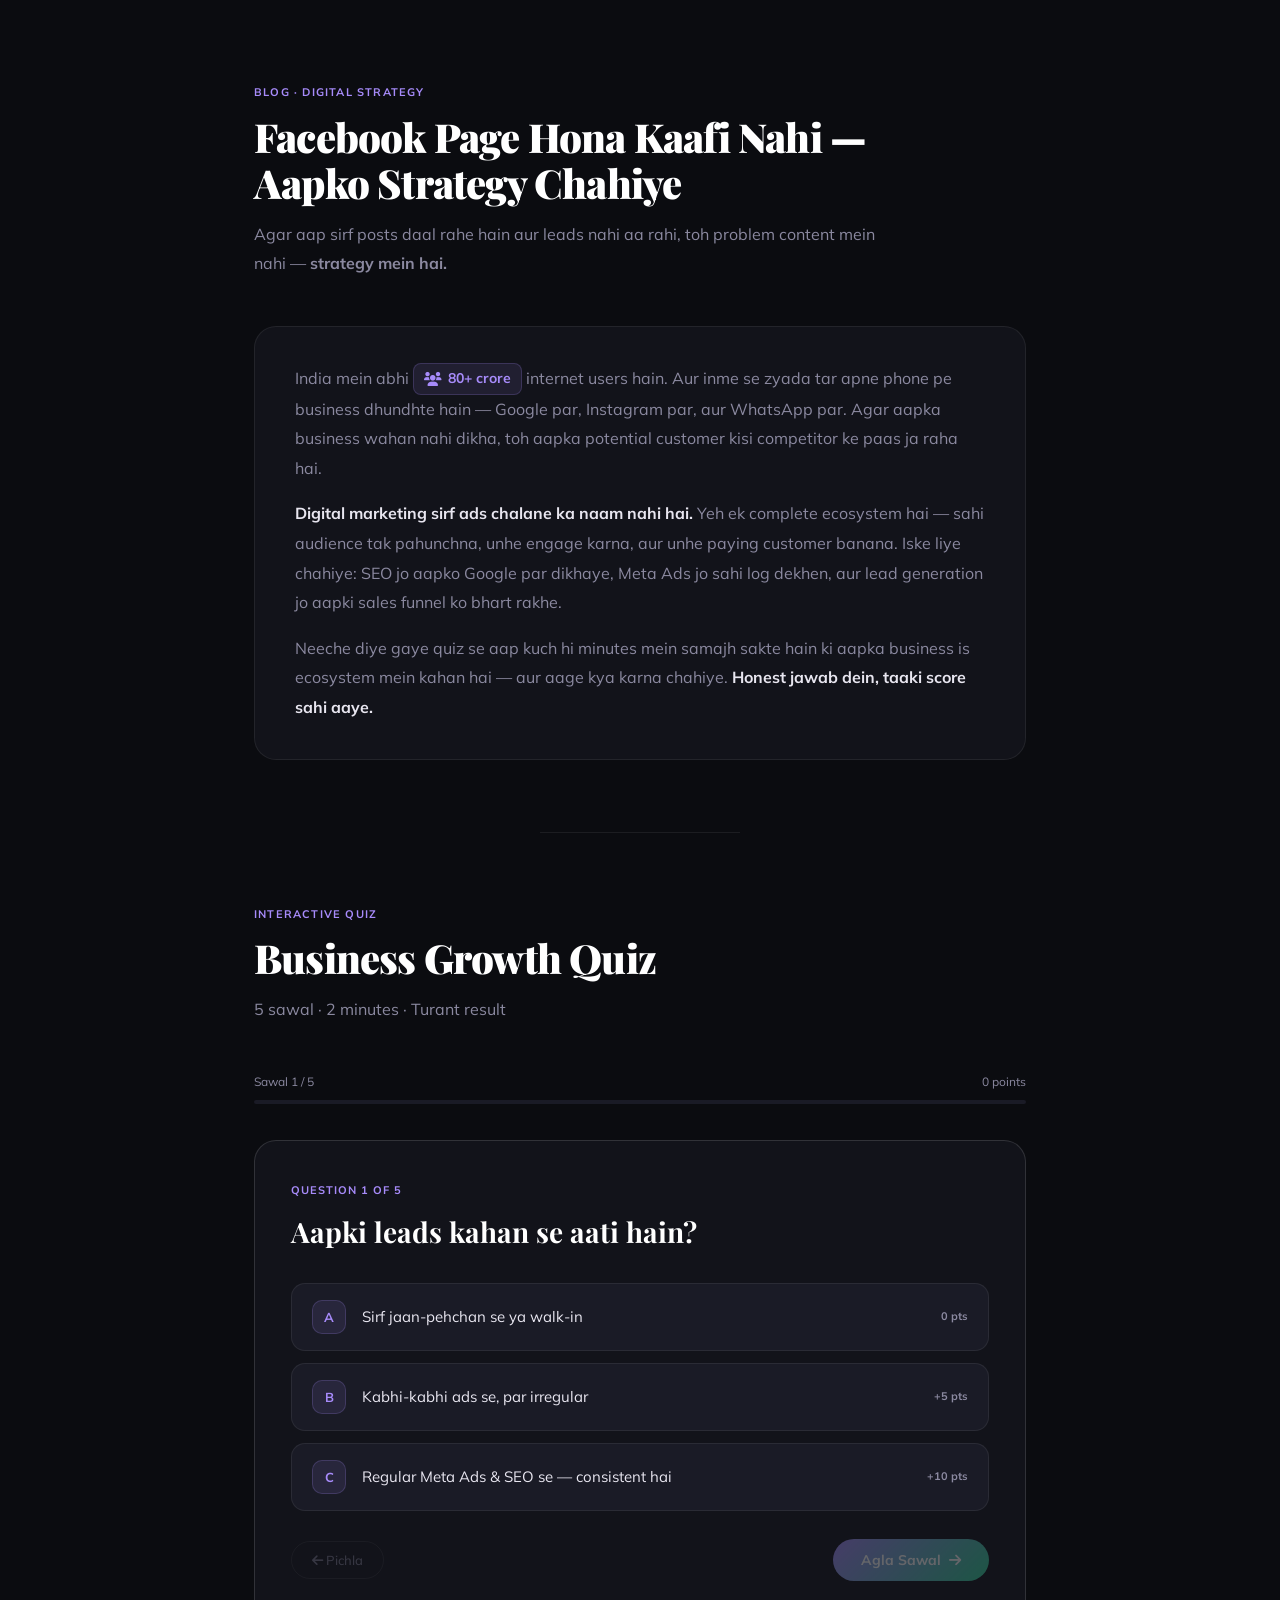
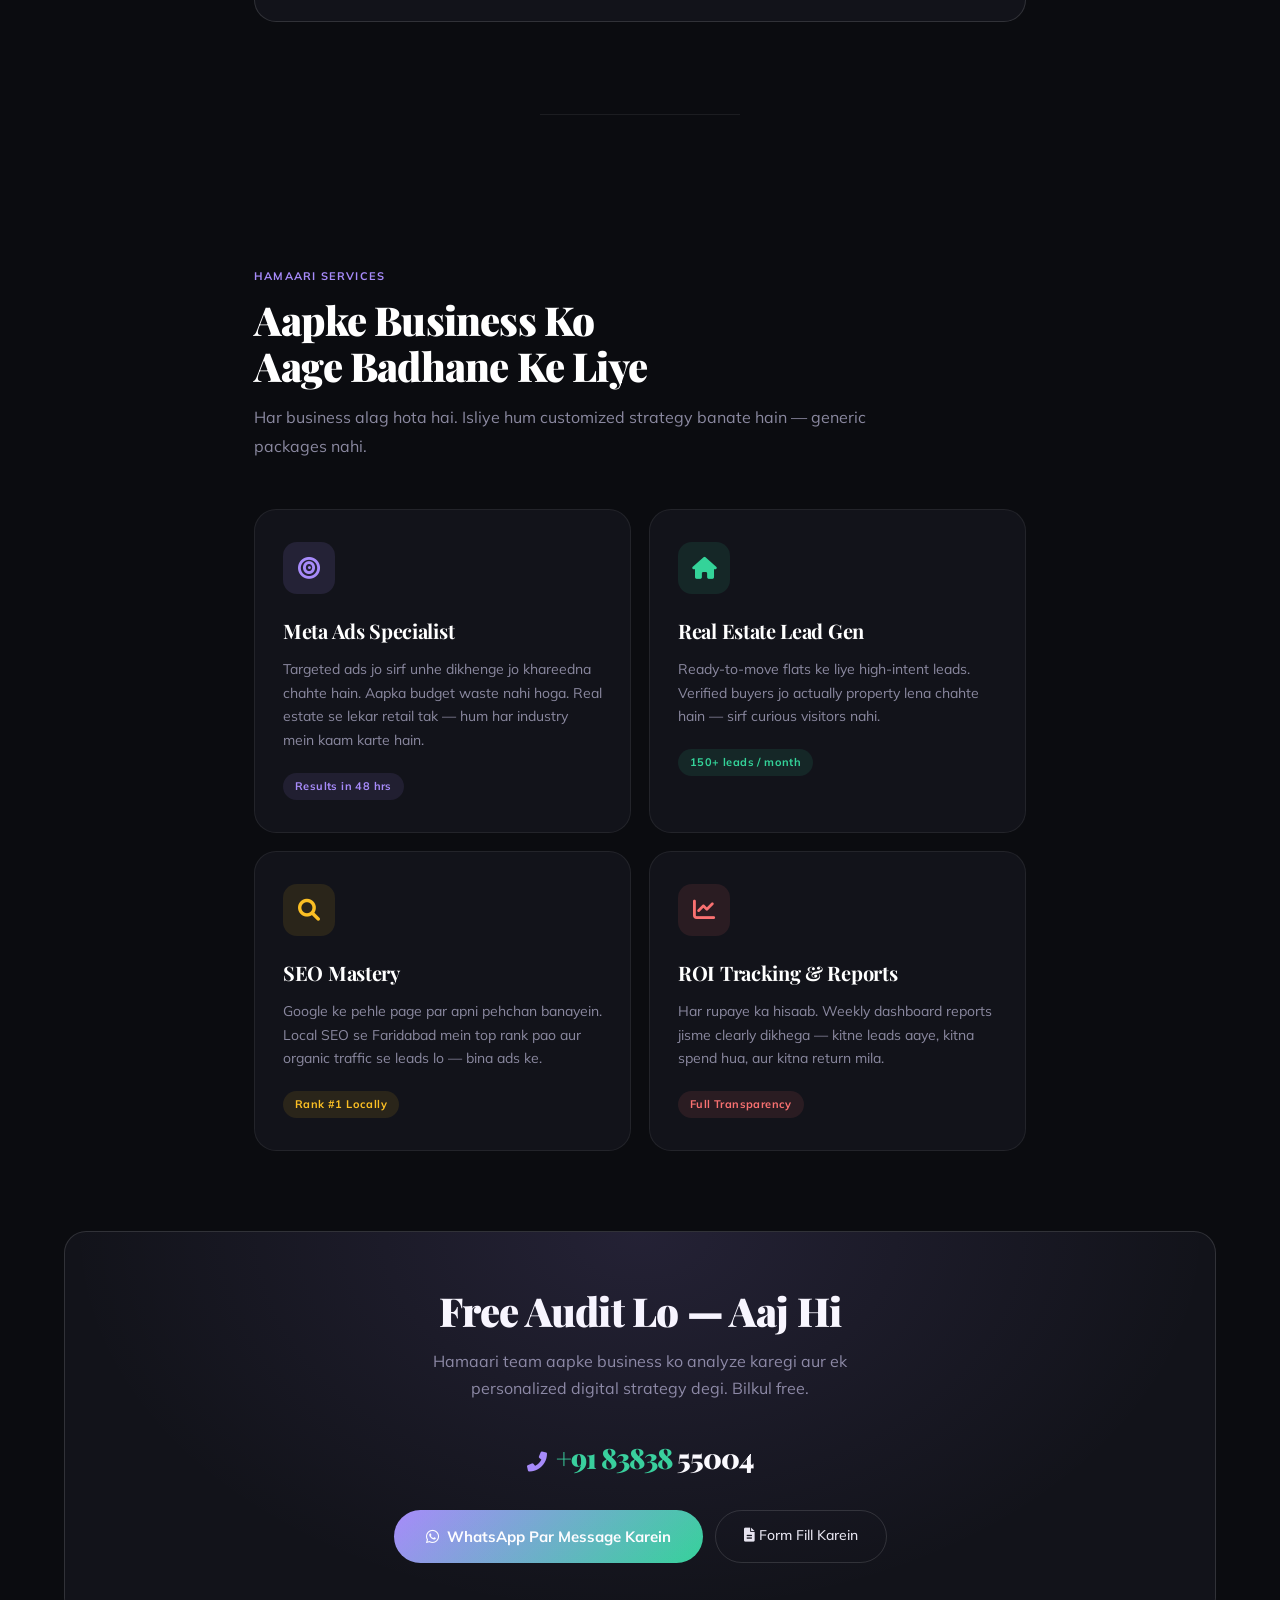
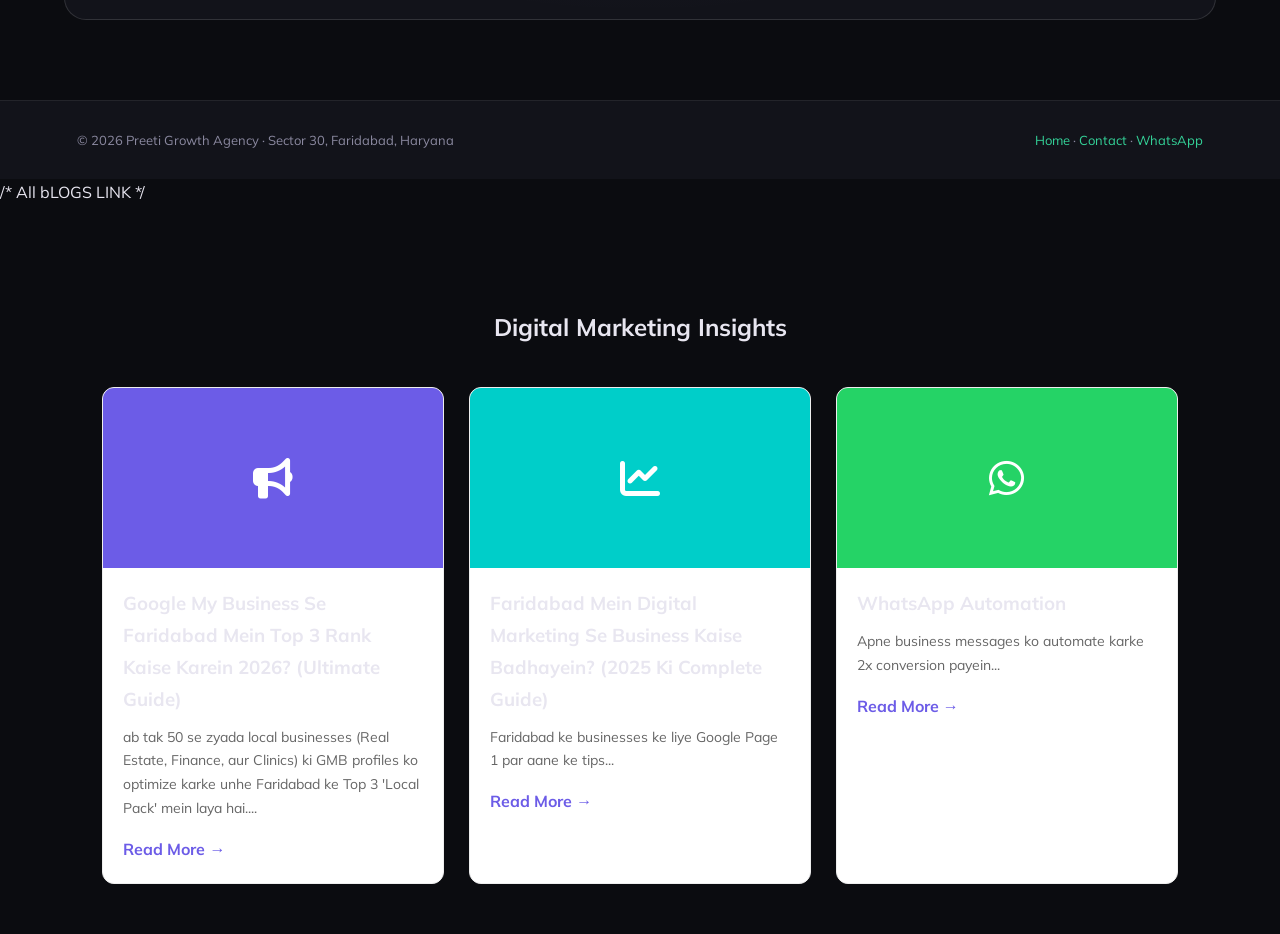
==== commit 16142b08: "Update blog.html" ====
--- a/blog.html
+++ b/blog.html
@@ -784,6 +784,66 @@
 <!-- ═══════════════════════════════════════════════
      SECTION 2 — INTRO ARTICLE
 ═══════════════════════════════════════════════ -->
+  
+  /* All bLOGS LINK */
+  <section class="blog-archive" style="padding: 100px 8% 50px;">
+    <h1 style="text-align: center; margin-bottom: 40px;">Digital Marketing Insights</h1>
+
+    <div class="blog-grid"
+      style="display: grid; grid-template-columns: repeat(auto-fit, minmax(300px, 1fr)); gap: 25px;">
+
+      <div class="blog-card"
+        style="border: 1px solid #eee; border-radius: 12px; overflow: hidden; background: #fff; transition: 0.3s;">
+        <div
+          style="height: 180px; background: #6c5ce7; display: flex; align-items: center; justify-content: center; color: white;">
+          <i class="fas fa-bullhorn" style="font-size: 40px;"></i>
+        </div>
+        <div style="padding: 20px;">
+          <h3 style="margin-bottom: 10px;">Google My Business Se Faridabad Mein Top 3 Rank Kaise Karein 2026? (Ultimate
+            Guide) </h3>
+          <p style="font-size: 14px; color: #666;">ab tak 50 se zyada local businesses (Real Estate, Finance, aur
+            Clinics) ki GMB profiles ko optimize karke unhe Faridabad ke Top 3 'Local Pack'
+            mein laya hai....</p>
+          <a href="blog2.html"
+            style="display: inline-block; margin-top: 15px; color: #6c5ce7; font-weight: bold; text-decoration: none;">Read
+            More →</a>
+        </div>
+      </div>
+
+      <div class="blog-card"
+        style="border: 1px solid #eee; border-radius: 12px; overflow: hidden; background: #fff; transition: 0.3s;">
+        <div
+          style="height: 180px; background: #00cec9; display: flex; align-items: center; justify-content: center; color: white;">
+          <i class="fas fa-chart-line" style="font-size: 40px;"></i>
+        </div>
+        <div style="padding: 20px;">
+          <h3 style="margin-bottom: 10px;">Faridabad Mein Digital Marketing Se Business Kaise Badhayein? (2025 Ki
+            Complete Guide)</h3>
+          <p style="font-size: 14px; color: #666;">Faridabad ke businesses ke liye Google Page 1 par aane ke tips...</p>
+          <a href="blog3.html"
+            style="display: inline-block; margin-top: 15px; color: #6c5ce7; font-weight: bold; text-decoration: none;">Read
+            More →</a>
+        </div>
+      </div>
+
+      <div class="blog-card"
+        style="border: 1px solid #eee; border-radius: 12px; overflow: hidden; background: #fff; transition: 0.3s;">
+        <div
+          style="height: 180px; background: #25d366; display: flex; align-items: center; justify-content: center; color: white;">
+          <i class="fab fa-whatsapp" style="font-size: 40px;"></i>
+        </div>
+        <div style="padding: 20px;">
+          <h3 style="margin-bottom: 10px;">WhatsApp Automation</h3>
+          <p style="font-size: 14px; color: #666;">Apne business messages ko automate karke 2x conversion payein...</p>
+          <a href="blog3.html"
+            style="display: inline-block; margin-top: 15px; color: #6c5ce7; font-weight: bold; text-decoration: none;">Read
+            More →</a>
+        </div>
+      </div>
+
+    </div>
+  </section>
+
 <section style="padding:60px 0 0; position:relative; z-index:1;">
   <div class="wrap">
 
@@ -1155,5 +1215,65 @@
 renderQuestion();
 </script>
 
+   /* All bLOGS LINK */
+  <section class="blog-archive" style="padding: 100px 8% 50px;">
+    <h1 style="text-align: center; margin-bottom: 40px;">Digital Marketing Insights</h1>
+
+    <div class="blog-grid"
+      style="display: grid; grid-template-columns: repeat(auto-fit, minmax(300px, 1fr)); gap: 25px;">
+
+      <div class="blog-card"
+        style="border: 1px solid #eee; border-radius: 12px; overflow: hidden; background: #fff; transition: 0.3s;">
+        <div
+          style="height: 180px; background: #6c5ce7; display: flex; align-items: center; justify-content: center; color: white;">
+          <i class="fas fa-bullhorn" style="font-size: 40px;"></i>
+        </div>
+        <div style="padding: 20px;">
+          <h3 style="margin-bottom: 10px;">Google My Business Se Faridabad Mein Top 3 Rank Kaise Karein 2026? (Ultimate
+            Guide) </h3>
+          <p style="font-size: 14px; color: #666;">ab tak 50 se zyada local businesses (Real Estate, Finance, aur
+            Clinics) ki GMB profiles ko optimize karke unhe Faridabad ke Top 3 'Local Pack'
+            mein laya hai....</p>
+          <a href="blog2.html"
+            style="display: inline-block; margin-top: 15px; color: #6c5ce7; font-weight: bold; text-decoration: none;">Read
+            More →</a>
+        </div>
+      </div>
+
+      <div class="blog-card"
+        style="border: 1px solid #eee; border-radius: 12px; overflow: hidden; background: #fff; transition: 0.3s;">
+        <div
+          style="height: 180px; background: #00cec9; display: flex; align-items: center; justify-content: center; color: white;">
+          <i class="fas fa-chart-line" style="font-size: 40px;"></i>
+        </div>
+        <div style="padding: 20px;">
+          <h3 style="margin-bottom: 10px;">Faridabad Mein Digital Marketing Se Business Kaise Badhayein? (2025 Ki
+            Complete Guide)</h3>
+          <p style="font-size: 14px; color: #666;">Faridabad ke businesses ke liye Google Page 1 par aane ke tips...</p>
+          <a href="blog3.html"
+            style="display: inline-block; margin-top: 15px; color: #6c5ce7; font-weight: bold; text-decoration: none;">Read
+            More →</a>
+        </div>
+      </div>
+
+      <div class="blog-card"
+        style="border: 1px solid #eee; border-radius: 12px; overflow: hidden; background: #fff; transition: 0.3s;">
+        <div
+          style="height: 180px; background: #25d366; display: flex; align-items: center; justify-content: center; color: white;">
+          <i class="fab fa-whatsapp" style="font-size: 40px;"></i>
+        </div>
+        <div style="padding: 20px;">
+          <h3 style="margin-bottom: 10px;">WhatsApp Automation</h3>
+          <p style="font-size: 14px; color: #666;">Apne business messages ko automate karke 2x conversion payein...</p>
+          <a href="blog3.html"
+            style="display: inline-block; margin-top: 15px; color: #6c5ce7; font-weight: bold; text-decoration: none;">Read
+            More →</a>
+        </div>
+      </div>
+
+    </div>
+  </section>
+
+
 </body>
 </html>
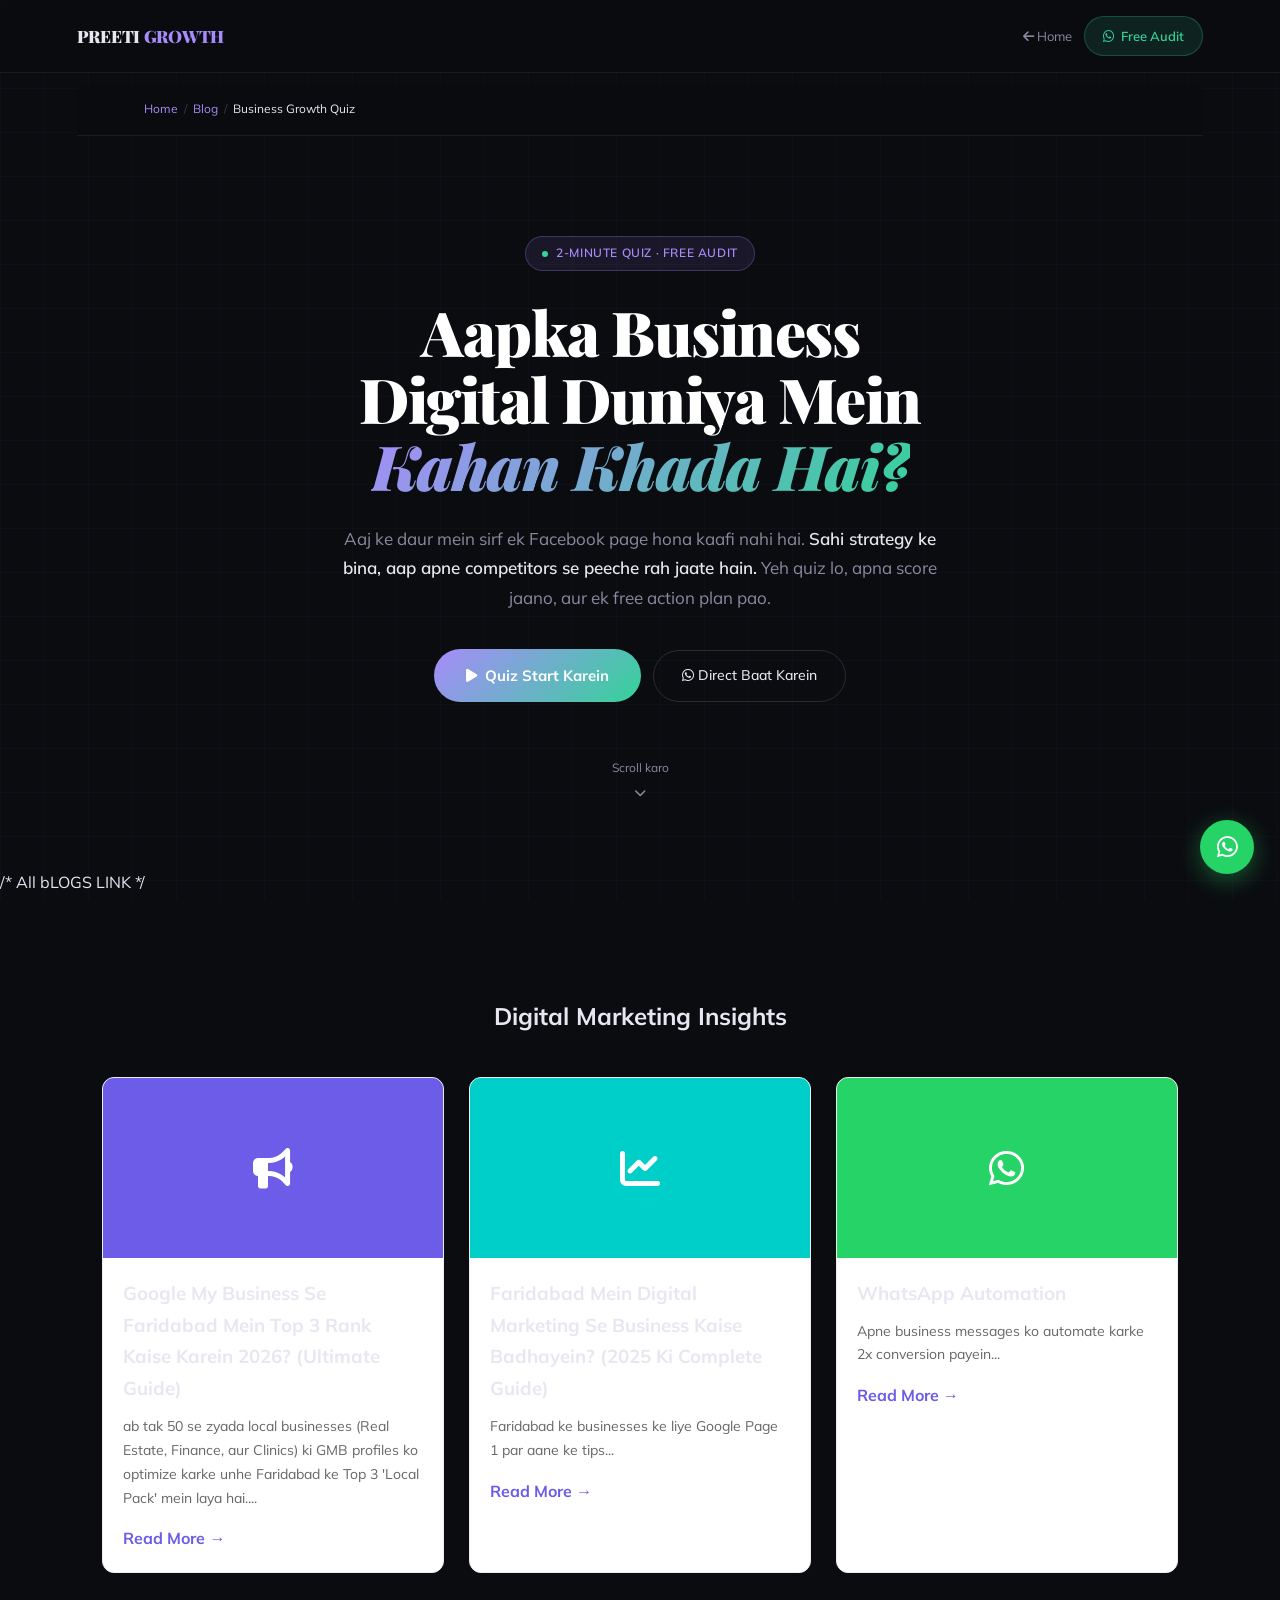
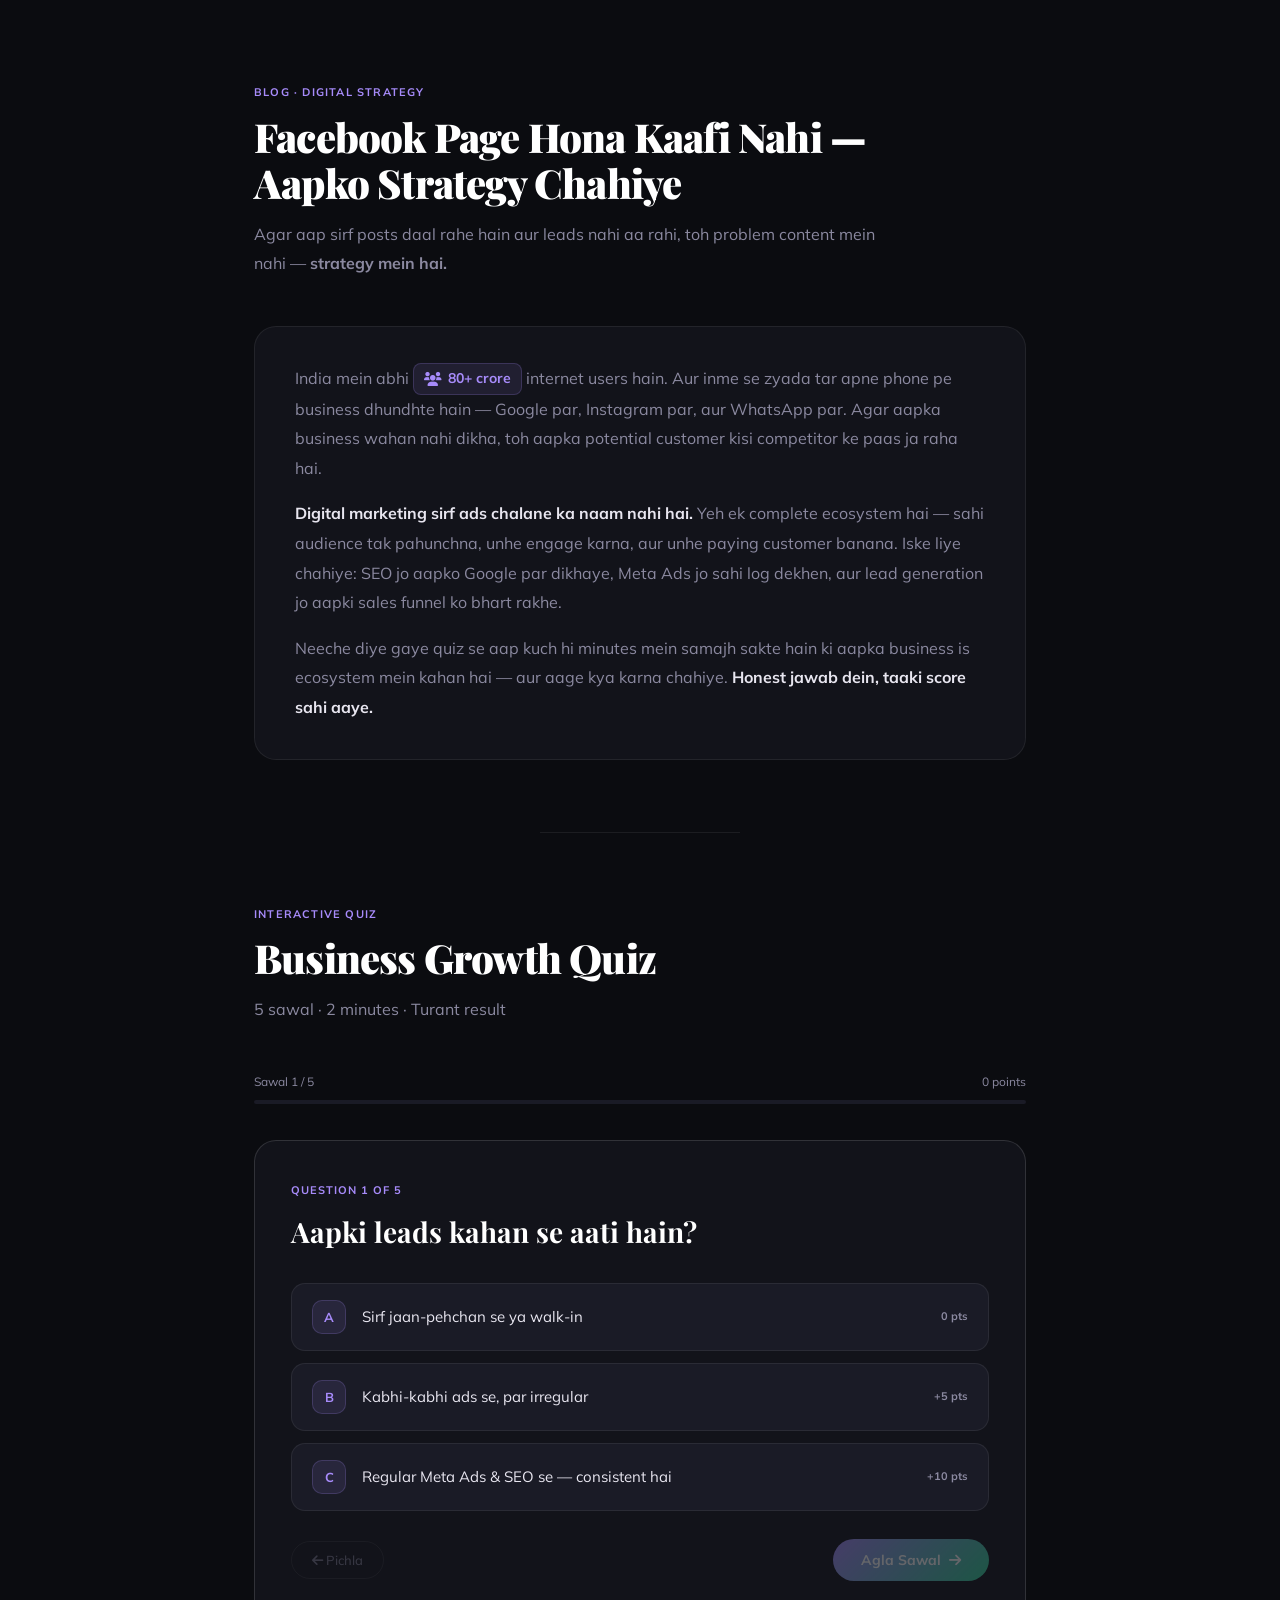
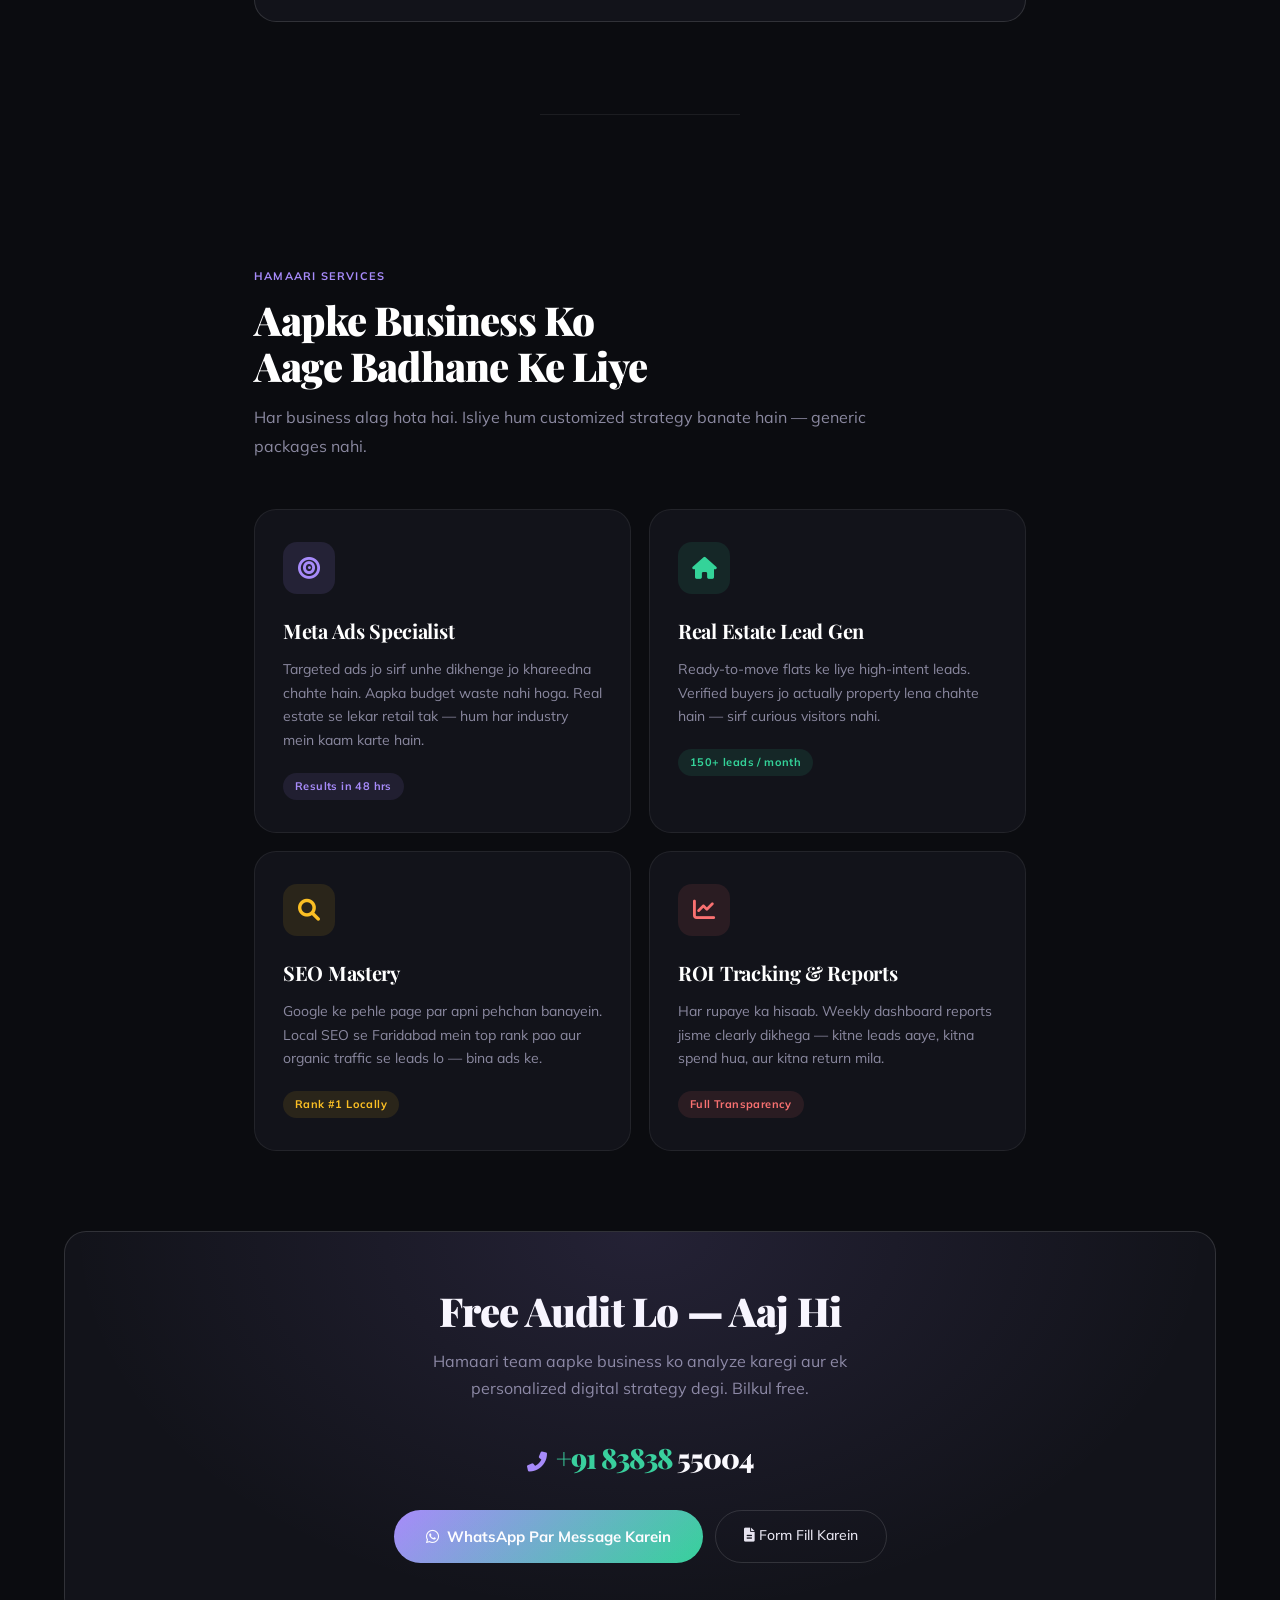
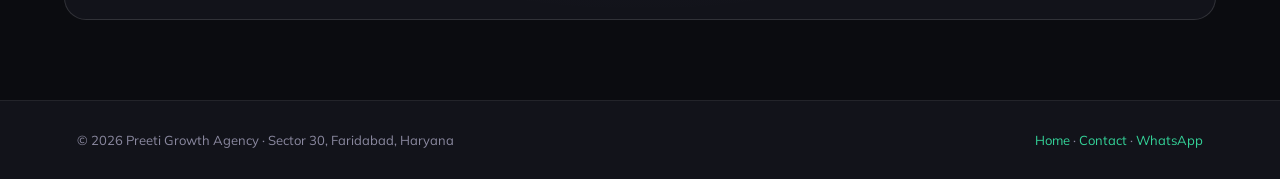
==== commit ec6f95e2: "Update blog.html" ====
--- a/blog.html
+++ b/blog.html
@@ -1214,66 +1214,5 @@
 /* Init */
 renderQuestion();
 </script>
-
-   /* All bLOGS LINK */
-  <section class="blog-archive" style="padding: 100px 8% 50px;">
-    <h1 style="text-align: center; margin-bottom: 40px;">Digital Marketing Insights</h1>
-
-    <div class="blog-grid"
-      style="display: grid; grid-template-columns: repeat(auto-fit, minmax(300px, 1fr)); gap: 25px;">
-
-      <div class="blog-card"
-        style="border: 1px solid #eee; border-radius: 12px; overflow: hidden; background: #fff; transition: 0.3s;">
-        <div
-          style="height: 180px; background: #6c5ce7; display: flex; align-items: center; justify-content: center; color: white;">
-          <i class="fas fa-bullhorn" style="font-size: 40px;"></i>
-        </div>
-        <div style="padding: 20px;">
-          <h3 style="margin-bottom: 10px;">Google My Business Se Faridabad Mein Top 3 Rank Kaise Karein 2026? (Ultimate
-            Guide) </h3>
-          <p style="font-size: 14px; color: #666;">ab tak 50 se zyada local businesses (Real Estate, Finance, aur
-            Clinics) ki GMB profiles ko optimize karke unhe Faridabad ke Top 3 'Local Pack'
-            mein laya hai....</p>
-          <a href="blog2.html"
-            style="display: inline-block; margin-top: 15px; color: #6c5ce7; font-weight: bold; text-decoration: none;">Read
-            More →</a>
-        </div>
-      </div>
-
-      <div class="blog-card"
-        style="border: 1px solid #eee; border-radius: 12px; overflow: hidden; background: #fff; transition: 0.3s;">
-        <div
-          style="height: 180px; background: #00cec9; display: flex; align-items: center; justify-content: center; color: white;">
-          <i class="fas fa-chart-line" style="font-size: 40px;"></i>
-        </div>
-        <div style="padding: 20px;">
-          <h3 style="margin-bottom: 10px;">Faridabad Mein Digital Marketing Se Business Kaise Badhayein? (2025 Ki
-            Complete Guide)</h3>
-          <p style="font-size: 14px; color: #666;">Faridabad ke businesses ke liye Google Page 1 par aane ke tips...</p>
-          <a href="blog3.html"
-            style="display: inline-block; margin-top: 15px; color: #6c5ce7; font-weight: bold; text-decoration: none;">Read
-            More →</a>
-        </div>
-      </div>
-
-      <div class="blog-card"
-        style="border: 1px solid #eee; border-radius: 12px; overflow: hidden; background: #fff; transition: 0.3s;">
-        <div
-          style="height: 180px; background: #25d366; display: flex; align-items: center; justify-content: center; color: white;">
-          <i class="fab fa-whatsapp" style="font-size: 40px;"></i>
-        </div>
-        <div style="padding: 20px;">
-          <h3 style="margin-bottom: 10px;">WhatsApp Automation</h3>
-          <p style="font-size: 14px; color: #666;">Apne business messages ko automate karke 2x conversion payein...</p>
-          <a href="blog3.html"
-            style="display: inline-block; margin-top: 15px; color: #6c5ce7; font-weight: bold; text-decoration: none;">Read
-            More →</a>
-        </div>
-      </div>
-
-    </div>
-  </section>
-
-
 </body>
 </html>
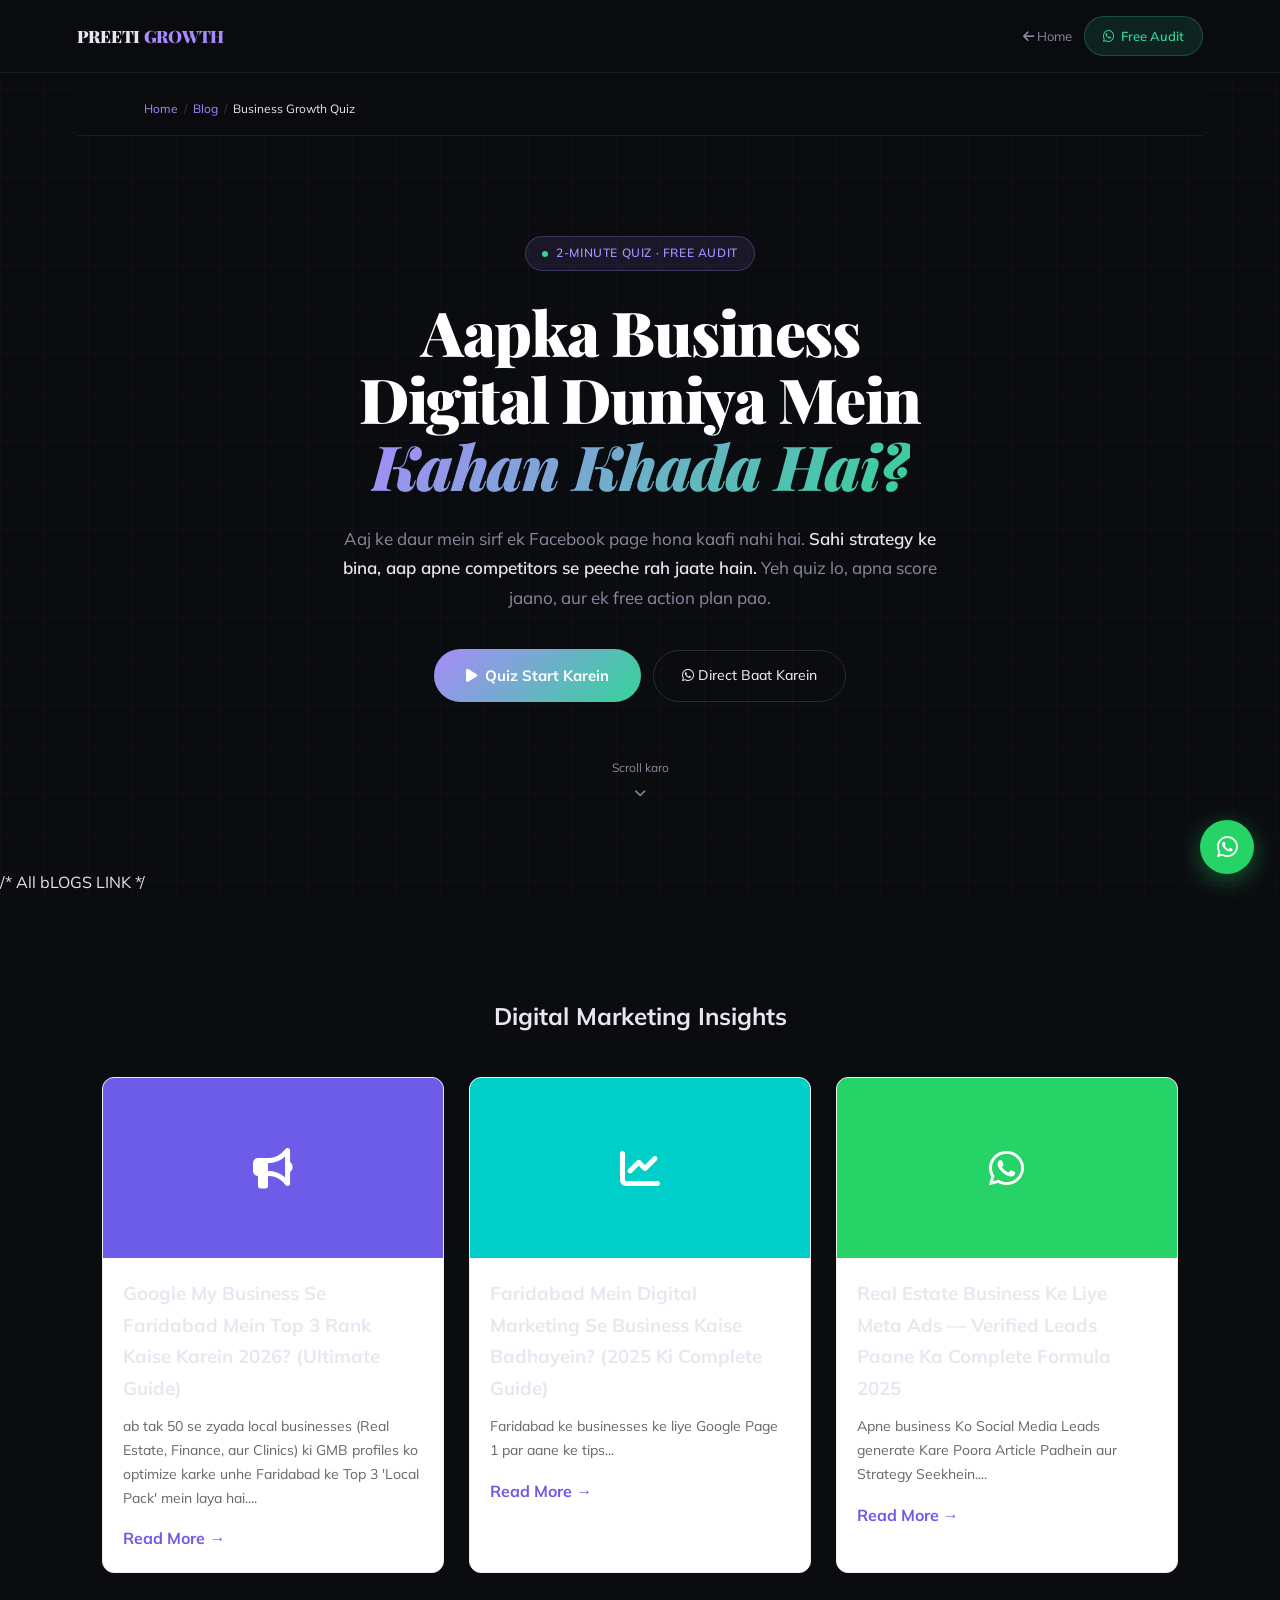
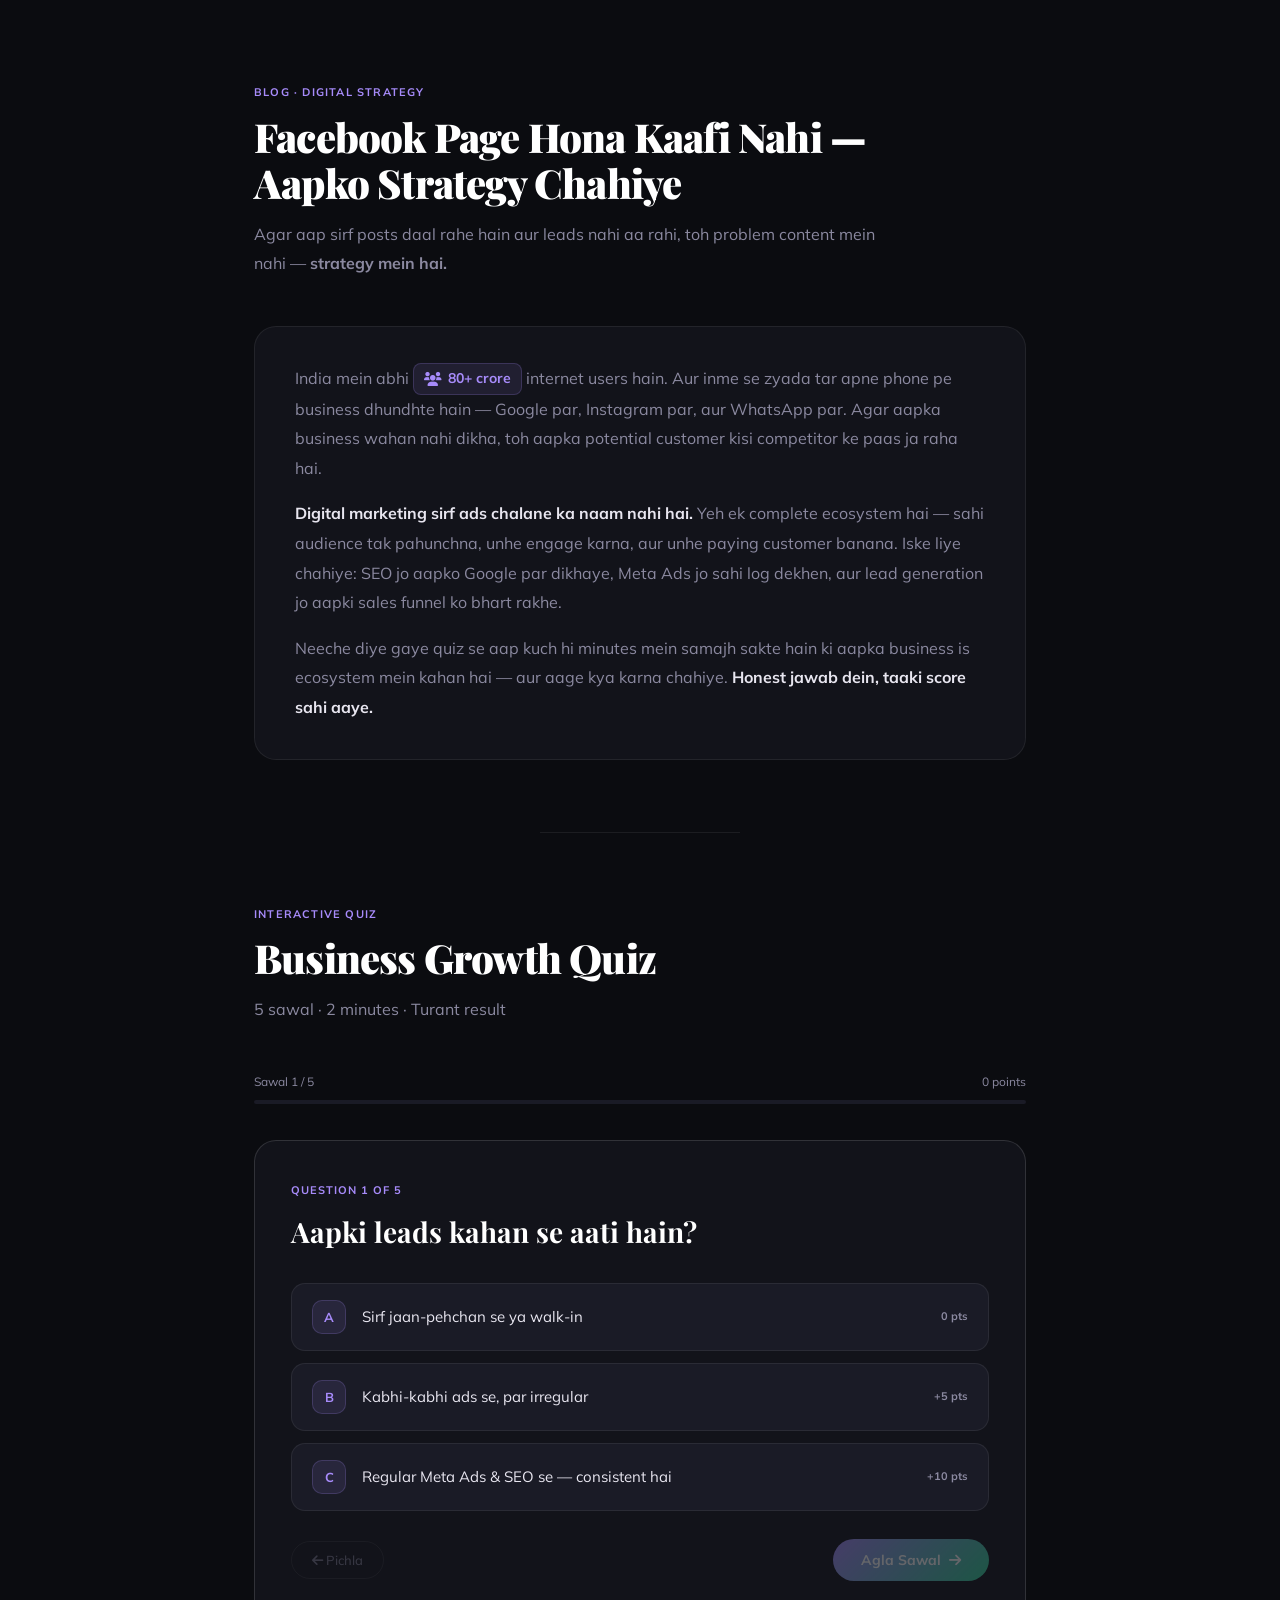
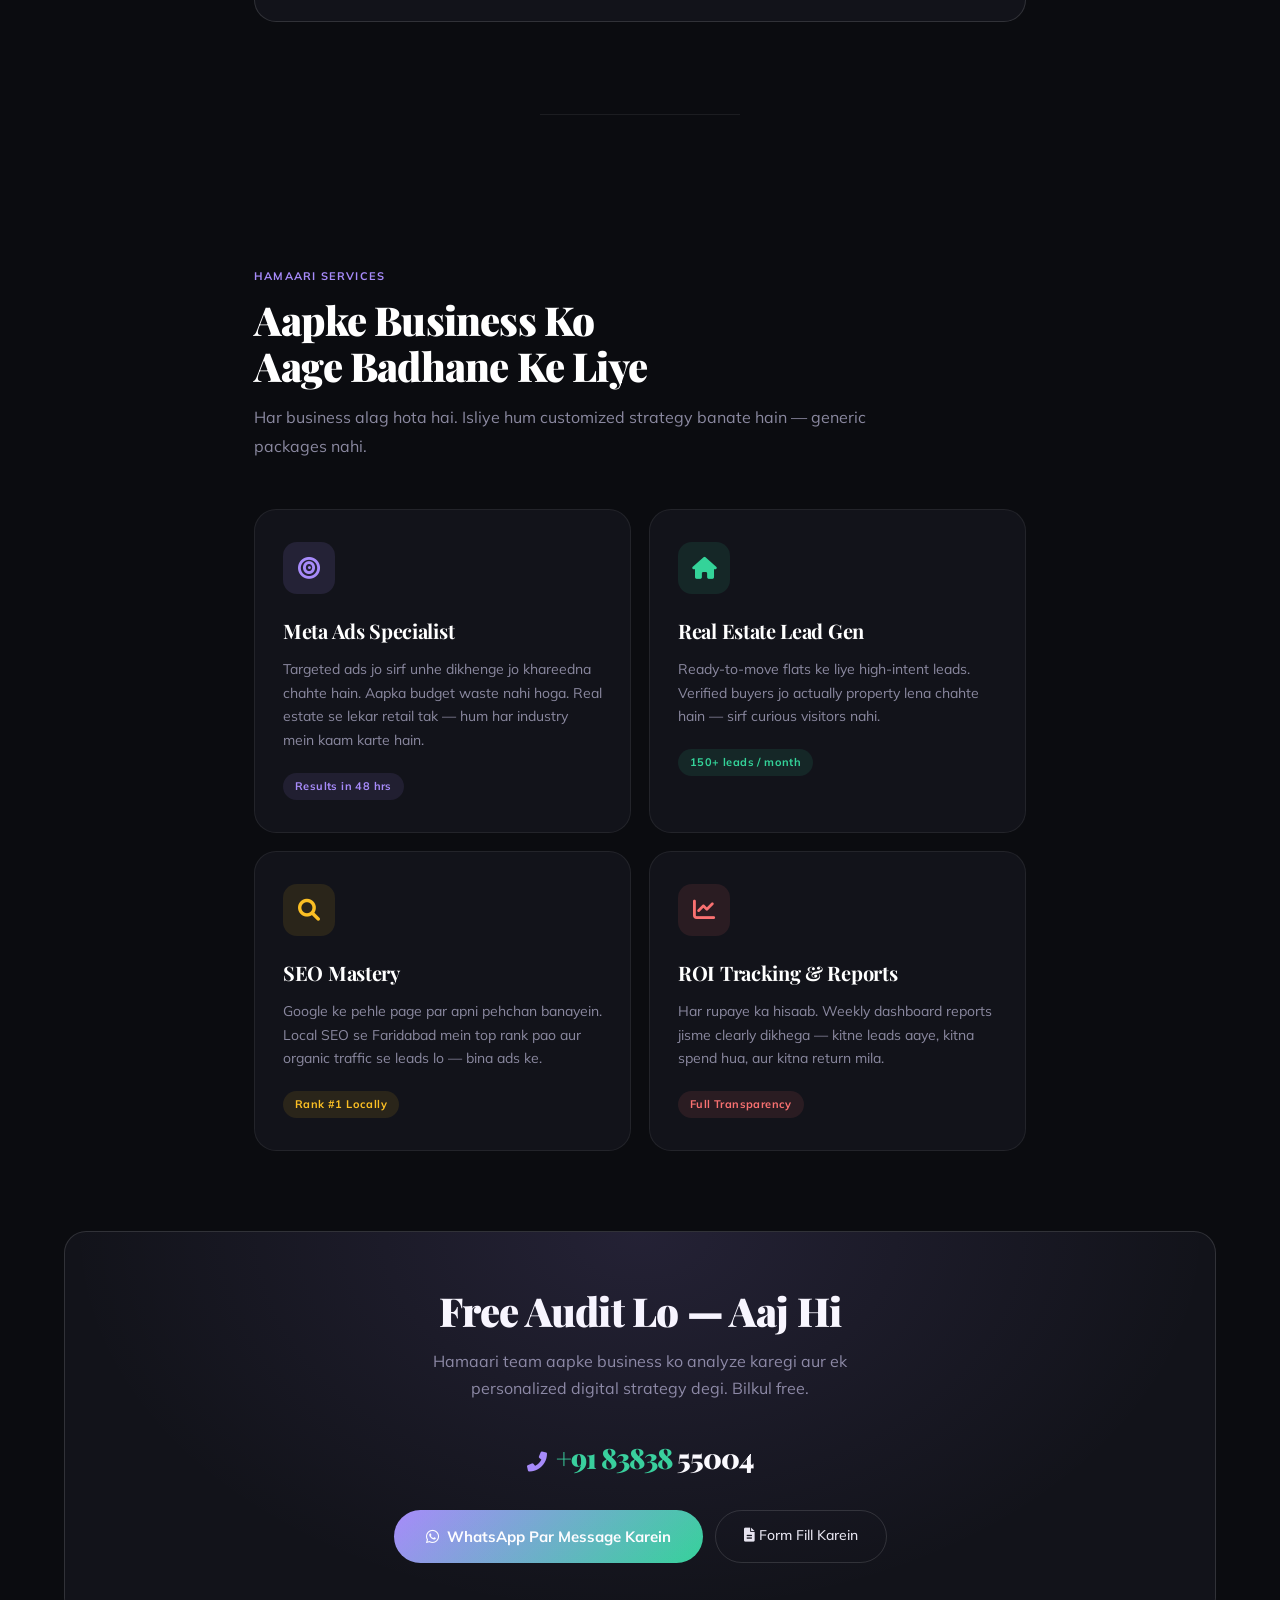
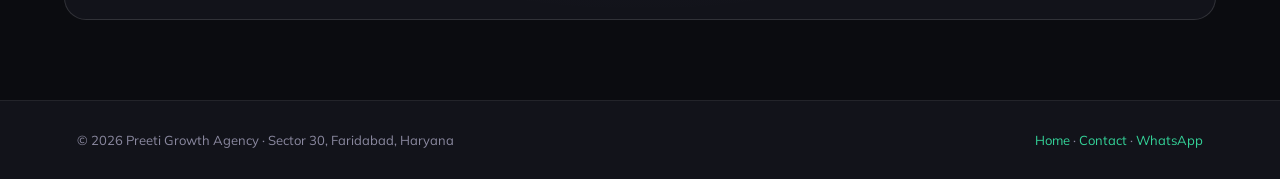
==== commit 32a7073b: "Update blog.html" ====
--- a/blog.html
+++ b/blog.html
@@ -833,9 +833,9 @@
           <i class="fab fa-whatsapp" style="font-size: 40px;"></i>
         </div>
         <div style="padding: 20px;">
-          <h3 style="margin-bottom: 10px;">WhatsApp Automation</h3>
-          <p style="font-size: 14px; color: #666;">Apne business messages ko automate karke 2x conversion payein...</p>
-          <a href="blog3.html"
+          <h3 style="margin-bottom: 10px;">Real Estate Business Ke Liye Meta Ads — Verified Leads Paane Ka Complete Formula 2025</h3>
+          <p style="font-size: 14px; color: #666;">Apne business Ko Social Media Leads generate Kare Poora Article Padhein aur Strategy Seekhein....</p>
+          <a href="blog4.html"
             style="display: inline-block; margin-top: 15px; color: #6c5ce7; font-weight: bold; text-decoration: none;">Read
             More →</a>
         </div>
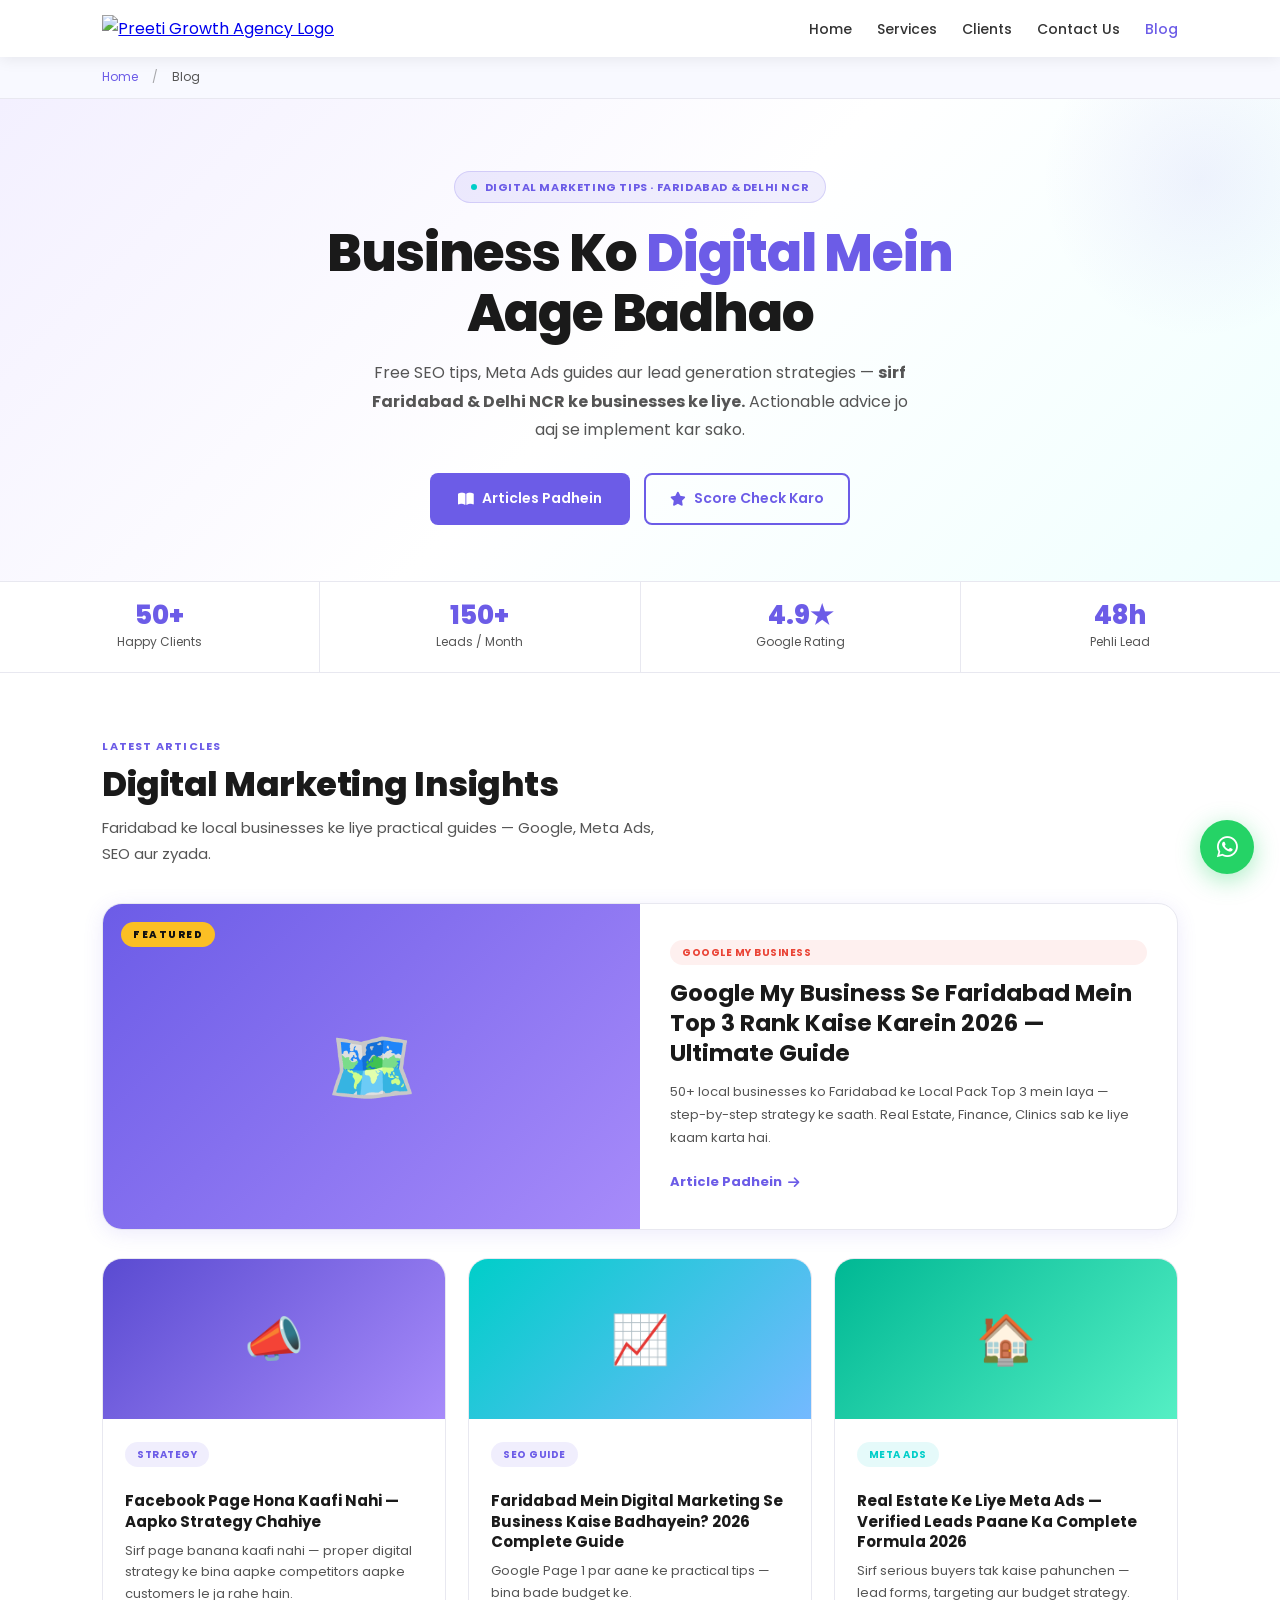
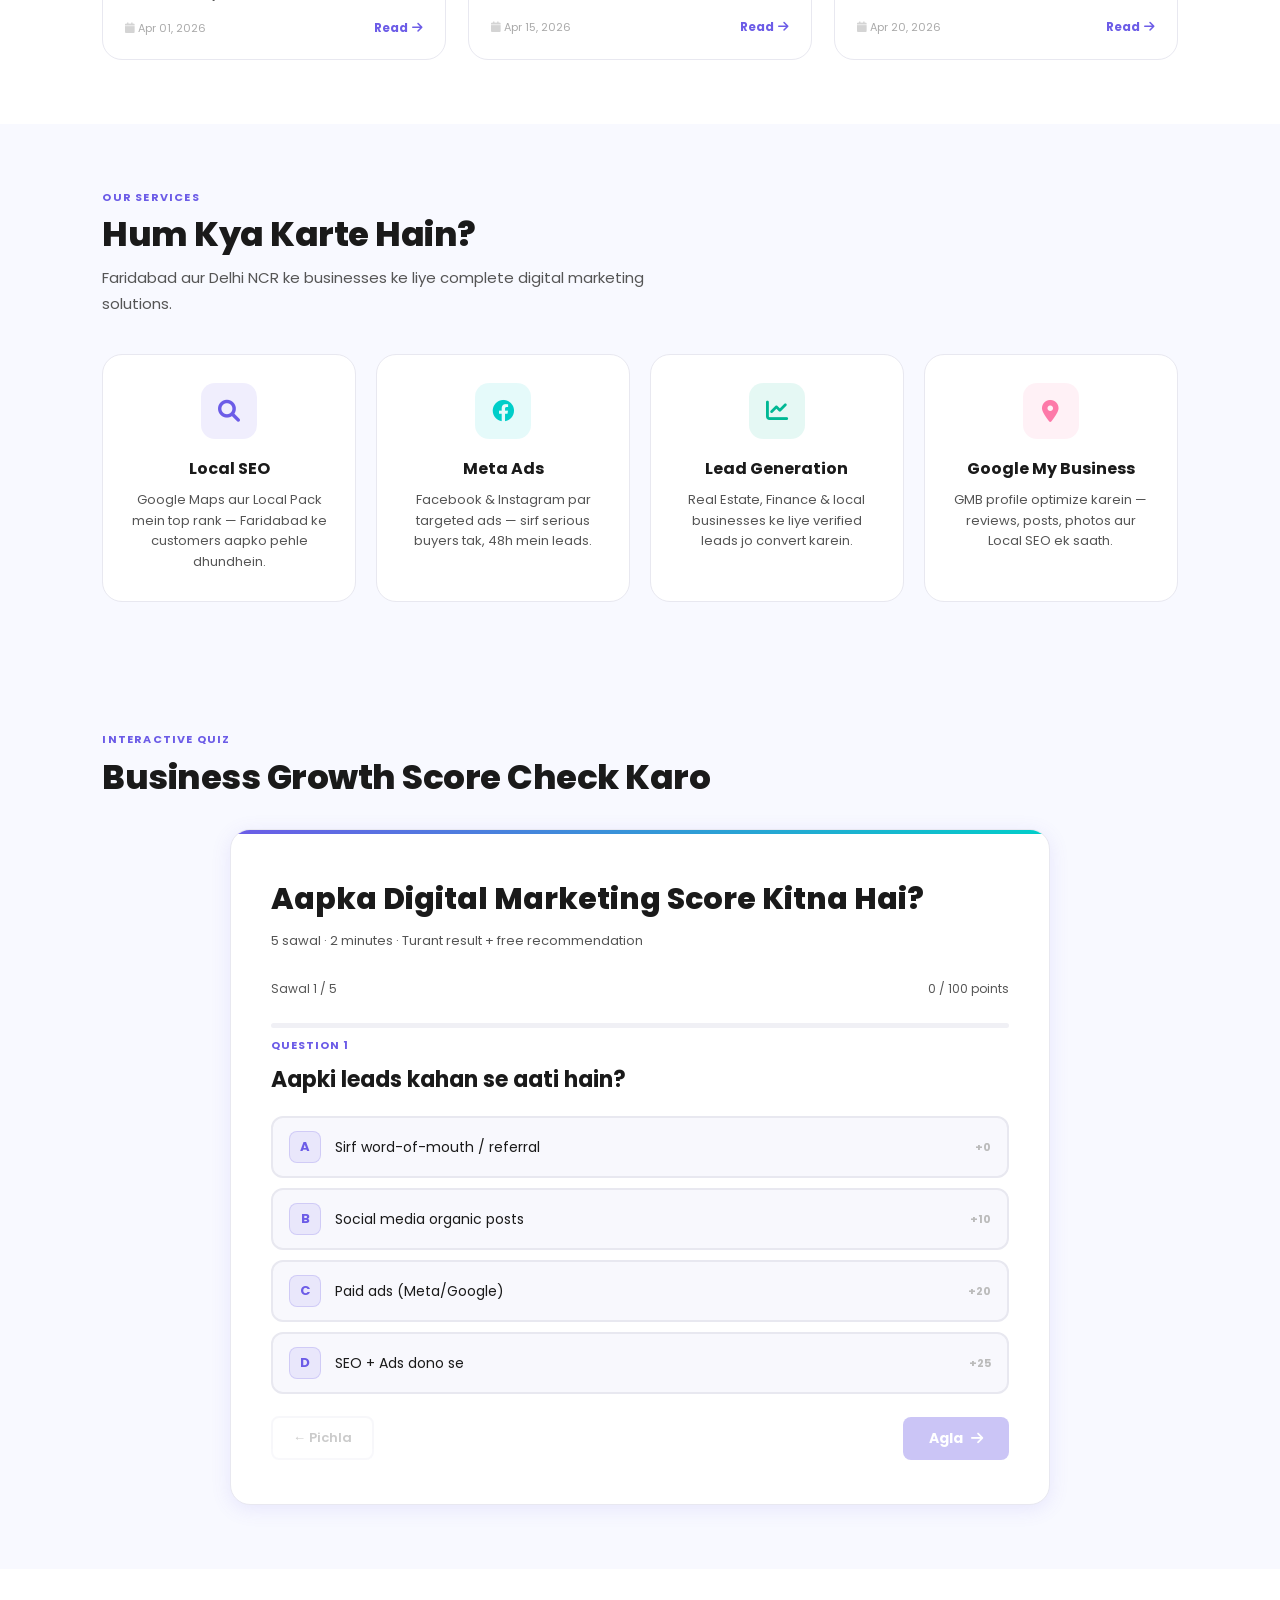
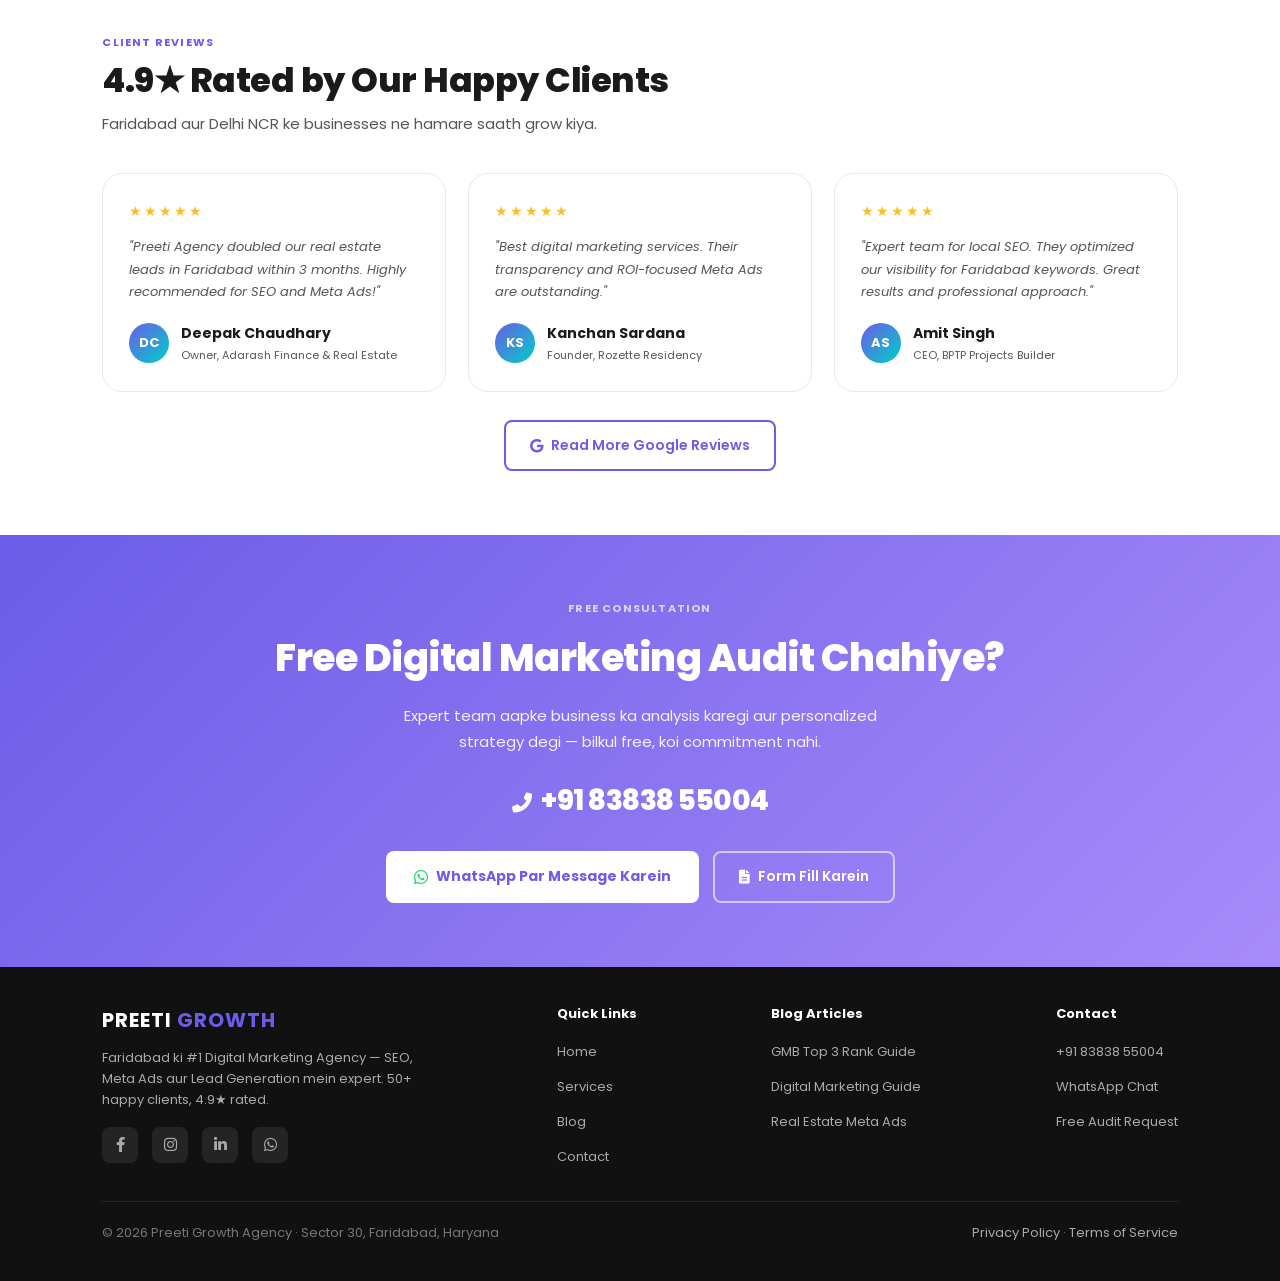
==== commit a5bf2b58: "Update blog.html" ====
--- a/blog.html
+++ b/blog.html
@@ -1,1218 +1,844 @@
 <!DOCTYPE html>
 <html lang="hi-IN">
 <head>
-  <meta charset="UTF-8">
-  <meta name="viewport" content="width=device-width, initial-scale=1.0">
-  <title>Business Growth Quiz | Apna Digital Score Jaano — Faridabad</title>
-  <meta name="description" content="Faridabad mein apna business grow karo. Yeh free 2-minute quiz lo, digital score jaano, aur Preeti Growth Agency se free audit aur strategy pao.">
-  <link rel="canonical" href="https://digital-business-badhao.github.io/preeti-growth-agency/blog-quiz.html">
-
-  <link rel="preconnect" href="https://fonts.googleapis.com">
-  <link rel="preconnect" href="https://fonts.gstatic.com" crossorigin>
-  <link href="https://fonts.googleapis.com/css2?family=Playfair+Display:ital,wght@0,700;0,900;1,700&family=Mulish:wght@300;400;500;600;700&display=swap" rel="stylesheet">
-  <link rel="stylesheet" href="https://cdnjs.cloudflare.com/ajax/libs/font-awesome/6.0.0/css/all.min.css">
-
-  <style>
-    /* ─── TOKENS ─── */
-    :root {
-      --bg:       #0b0c10;
-      --bg2:      #12131a;
-      --bg3:      #1a1b26;
-      --border:   rgba(255,255,255,.07);
-      --border2:  rgba(255,255,255,.13);
-      --text:     #e8e6f0;
-      --muted:    #8b89a0;
-      --accent:   #a78bfa;
-      --accent2:  #34d399;
-      --gold:     #fbbf24;
-      --danger:   #f87171;
-      --grad:     linear-gradient(135deg,#a78bfa,#34d399);
-      --grad2:    linear-gradient(135deg,#fbbf24,#f97316);
-      --r:        14px;
-      --r-lg:     22px;
-    }
-
-    *, *::before, *::after { margin:0; padding:0; box-sizing:border-box; }
-
-    html { scroll-behavior:smooth; }
-
-    body {
-      font-family: 'Mulish', sans-serif;
-      background: var(--bg);
-      color: var(--text);
-      overflow-x: hidden;
-      line-height: 1.7;
-    }
-
-    /* ─── GRID TEXTURE ─── */
-    body::before {
-      content:'';
-      position:fixed; inset:0;
-      background-image:
-        linear-gradient(rgba(167,139,250,.03) 1px, transparent 1px),
-        linear-gradient(90deg, rgba(167,139,250,.03) 1px, transparent 1px);
-      background-size: 44px 44px;
-      pointer-events:none; z-index:0;
-    }
-
-    /* ─── NAV ─── */
-    nav {
-      position:sticky; top:0; z-index:100;
-      display:flex; align-items:center; justify-content:space-between;
-      padding:16px 6%;
-      background:rgba(11,12,16,.85);
-      backdrop-filter:blur(18px);
-      border-bottom:1px solid var(--border);
-    }
-
-    .nav-logo {
-      font-family:'Playfair Display', serif;
-      font-size:17px; font-weight:900;
-      color:var(--text); text-decoration:none;
-      letter-spacing:-.3px;
-    }
-
-    .nav-logo span { color:var(--accent); }
-
-    .nav-right { display:flex; align-items:center; gap:12px; }
-
-    .nav-link {
-      font-size:13px; color:var(--muted);
-      text-decoration:none; transition:color .2s;
-    }
-    .nav-link:hover { color:var(--text); }
-
-    .nav-wa {
-      display:flex; align-items:center; gap:7px;
-      padding:8px 18px;
-      background:rgba(52,211,153,.12);
-      border:1px solid rgba(52,211,153,.25);
-      border-radius:30px;
-      color:#34d399; font-size:13px; font-weight:600;
-      text-decoration:none; transition:background .2s;
-    }
-    .nav-wa:hover { background:rgba(52,211,153,.2); }
-
-    /* ─── HERO / HOOK ─── */
-    .hero {
-      position:relative; z-index:1;
-      padding:90px 6% 70px;
-      text-align:center;
-      max-width:860px; margin:0 auto;
-    }
-
-    .hero-tag {
-      display:inline-flex; align-items:center; gap:8px;
-      background:rgba(167,139,250,.1);
-      border:1px solid rgba(167,139,250,.25);
-      border-radius:30px;
-      padding:6px 16px;
-      font-size:12px; font-weight:600; letter-spacing:.6px;
-      color:var(--accent); text-transform:uppercase;
-      margin-bottom:28px;
-    }
-
-    .hero-tag-dot {
-      width:6px; height:6px; border-radius:50%;
-      background:var(--accent2);
-      animation:blink 1.8s ease-in-out infinite;
-    }
-    @keyframes blink { 0%,100%{opacity:1;} 50%{opacity:.3;} }
-
-    .hero h1 {
-      font-family:'Playfair Display', serif;
-      font-size:clamp(32px,5.5vw,62px);
-      font-weight:900; line-height:1.08;
-      color:#fff; margin-bottom:24px;
-      letter-spacing:-1.5px;
-    }
-
-    .hero h1 em {
-      font-style:italic;
-      background:var(--grad);
-      -webkit-background-clip:text;
-      -webkit-text-fill-color:transparent;
-      background-clip:text;
-    }
-
-    .hero-sub {
-      font-size:17px; color:var(--muted);
-      max-width:600px; margin:0 auto 36px;
-      font-weight:400; line-height:1.75;
-    }
-
-    .hero-sub strong { color:var(--text); font-weight:600; }
-
-    .hero-cta-row {
-      display:flex; align-items:center; justify-content:center;
-      gap:12px; flex-wrap:wrap;
-    }
-
-    .btn-grad {
-      padding:14px 32px;
-      background:var(--grad);
-      color:#fff; font-weight:700; font-size:15px;
-      border-radius:40px; text-decoration:none; border:none; cursor:pointer;
-      font-family:'Mulish',sans-serif;
-      transition:opacity .2s, transform .2s;
-      display:inline-flex; align-items:center; gap:8px;
-    }
-    .btn-grad:hover { opacity:.88; transform:translateY(-2px); }
-
-    .btn-ghost {
-      padding:13px 28px;
-      background:transparent;
-      border:1px solid var(--border2);
-      color:var(--text); font-size:14px; font-weight:500;
-      border-radius:40px; text-decoration:none; cursor:pointer;
-      font-family:'Mulish',sans-serif;
-      transition:border-color .2s, background .2s;
-    }
-    .btn-ghost:hover { border-color:var(--accent); background:rgba(167,139,250,.07); }
-
-    /* scroll hint */
-    .scroll-hint {
-      margin-top:56px;
-      display:flex; flex-direction:column; align-items:center;
-      gap:8px; font-size:12px; color:var(--muted);
-      animation:bob 2s ease-in-out infinite;
-    }
-    @keyframes bob { 0%,100%{transform:translateY(0);} 50%{transform:translateY(6px);} }
-
-    /* ─── SECTION WRAPPER ─── */
-    .wrap {
-      position:relative; z-index:1;
-      max-width:900px; margin:0 auto;
-      padding:0 5%;
-    }
-
-    .section-label {
-      font-size:11px; font-weight:700; letter-spacing:1.2px;
-      text-transform:uppercase; color:var(--accent);
-      margin-bottom:12px;
-    }
-
-    .section-title {
-      font-family:'Playfair Display', serif;
-      font-size:clamp(26px,4vw,40px);
-      font-weight:900; color:#fff;
-      letter-spacing:-.8px; margin-bottom:14px; line-height:1.15;
-    }
-
-    .section-body {
-      font-size:16px; color:var(--muted);
-      line-height:1.8; margin-bottom:48px;
-      max-width:650px;
-    }
-
-    /* ─── DIVIDER ─── */
-    .divider {
-      height:1px; background:var(--border);
-      margin:72px auto; max-width:200px;
-    }
-
-    /* ─── INTRO ARTICLE BLOCK ─── */
-    .article-block {
-      background:var(--bg2);
-      border:1px solid var(--border);
-      border-radius:var(--r-lg);
-      padding:36px 40px;
-      margin-bottom:40px;
-    }
-
-    .article-block p {
-      font-size:16px; color:var(--muted);
-      line-height:1.85; margin-bottom:16px;
-    }
-    .article-block p:last-child { margin-bottom:0; }
-    .article-block strong { color:var(--text); }
-
-    .stat-inline {
-      display:inline-flex; align-items:center; gap:6px;
-      background:rgba(167,139,250,.1);
-      border:1px solid rgba(167,139,250,.2);
-      border-radius:8px;
-      padding:2px 10px;
-      font-size:14px; font-weight:700; color:var(--accent);
-    }
-
-    /* ─── QUIZ SECTION ─── */
-    #quiz-section {
-      padding:80px 0 60px;
-    }
-
-    /* Progress bar */
-    .progress-wrap {
-      background:var(--bg3); border-radius:4px; height:4px;
-      margin-bottom:36px; overflow:hidden;
-    }
-    .progress-bar {
-      height:100%; background:var(--grad);
-      border-radius:4px;
-      transition:width .5s cubic-bezier(.4,0,.2,1);
-    }
-
-    .quiz-meta {
-      display:flex; justify-content:space-between;
-      font-size:12px; color:var(--muted);
-      margin-bottom:8px;
-    }
-
-    /* Question card */
-    .q-card {
-      background:var(--bg2);
-      border:1px solid var(--border2);
-      border-radius:var(--r-lg);
-      padding:40px 36px;
-      animation:slideIn .4s cubic-bezier(.4,0,.2,1);
-    }
-    @keyframes slideIn {
-      from { opacity:0; transform:translateY(16px); }
-      to   { opacity:1; transform:translateY(0); }
-    }
-
-    .q-num {
-      font-size:11px; font-weight:700; letter-spacing:1px;
-      text-transform:uppercase; color:var(--accent);
-      margin-bottom:14px; display:block;
-    }
-
-    .q-text {
-      font-family:'Playfair Display', serif;
-      font-size:clamp(20px,3vw,28px);
-      font-weight:700; color:#fff; line-height:1.3;
-      margin-bottom:32px;
-    }
-
-    /* Options */
-    .options { display:flex; flex-direction:column; gap:12px; }
-
-    .opt {
-      display:flex; align-items:center; gap:16px;
-      background:var(--bg3);
-      border:1.5px solid var(--border);
-      border-radius:var(--r);
-      padding:16px 20px;
-      cursor:pointer;
-      transition:border-color .2s, background .2s, transform .15s;
-      position:relative; overflow:hidden;
-    }
-
-    .opt:hover {
-      border-color:var(--accent);
-      background:rgba(167,139,250,.07);
-      transform:translateX(4px);
-    }
-
-    .opt-letter {
-      width:34px; height:34px; border-radius:10px;
-      background:rgba(167,139,250,.1);
-      border:1px solid rgba(167,139,250,.2);
-      display:flex; align-items:center; justify-content:center;
-      font-size:13px; font-weight:700; color:var(--accent);
-      flex-shrink:0;
-      transition:background .2s, color .2s;
-    }
-
-    .opt-text { font-size:15px; color:var(--text); line-height:1.4; flex:1; }
-
-    .opt-pts {
-      font-size:11px; font-weight:700; color:var(--muted);
-      flex-shrink:0;
-    }
-
-    .opt.selected {
-      border-color:var(--accent2);
-      background:rgba(52,211,153,.08);
-    }
-    .opt.selected .opt-letter {
-      background:var(--accent2); color:#0b0c10;
-    }
-    .opt.selected .opt-pts { color:var(--accent2); }
-
-    /* Nav buttons */
-    .q-nav {
-      display:flex; justify-content:space-between; align-items:center;
-      margin-top:28px;
-    }
-
-    .q-back {
-      background:transparent;
-      border:1px solid var(--border2);
-      color:var(--muted); font-size:13px; font-weight:500;
-      padding:10px 20px; border-radius:30px; cursor:pointer;
-      font-family:'Mulish',sans-serif;
-      transition:border-color .2s, color .2s;
-    }
-    .q-back:hover { border-color:var(--accent); color:var(--accent); }
-    .q-back:disabled { opacity:.3; cursor:not-allowed; }
-
-    .q-next {
-      padding:12px 28px;
-      background:var(--grad);
-      color:#fff; font-size:14px; font-weight:700;
-      border:none; border-radius:30px; cursor:pointer;
-      font-family:'Mulish',sans-serif;
-      display:flex; align-items:center; gap:8px;
-      transition:opacity .2s, transform .2s;
-    }
-    .q-next:hover { opacity:.88; transform:translateY(-1px); }
-    .q-next:disabled { opacity:.35; cursor:not-allowed; }
-
-    /* ─── RESULT CARD ─── */
-    #result-section { display:none; padding:20px 0 60px; }
-
-    .result-card {
-      background:var(--bg2);
-      border:1px solid var(--border2);
-      border-radius:var(--r-lg);
-      padding:48px 40px;
-      text-align:center;
-      animation:slideIn .5s cubic-bezier(.4,0,.2,1);
-    }
-
-    .score-ring {
-      width:130px; height:130px; border-radius:50%;
-      background:conic-gradient(var(--accent) 0deg, var(--bg3) 0deg);
-      display:flex; align-items:center; justify-content:center;
-      margin:0 auto 28px;
-      position:relative;
-      transition:background 1s;
-    }
-
-    .score-ring-inner {
-      width:100px; height:100px; border-radius:50%;
-      background:var(--bg2);
-      display:flex; flex-direction:column; align-items:center; justify-content:center;
-    }
-
-    .score-num {
-      font-family:'Playfair Display', serif;
-      font-size:34px; font-weight:900; color:#fff;
-      line-height:1;
-    }
-
-    .score-max { font-size:12px; color:var(--muted); }
-
-    .result-badge {
-      display:inline-block;
-      padding:6px 20px; border-radius:30px;
-      font-size:13px; font-weight:700; letter-spacing:.4px;
-      margin-bottom:18px;
-    }
-
-    .result-badge.low    { background:rgba(248,113,113,.12); color:var(--danger); border:1px solid rgba(248,113,113,.25); }
-    .result-badge.mid    { background:rgba(251,191,36,.1);  color:var(--gold);   border:1px solid rgba(251,191,36,.25); }
-    .result-badge.high   { background:rgba(52,211,153,.1);  color:var(--accent2);border:1px solid rgba(52,211,153,.25); }
-
-    .result-title {
-      font-family:'Playfair Display', serif;
-      font-size:clamp(22px,4vw,32px);
-      font-weight:900; color:#fff; margin-bottom:14px;
-      line-height:1.2;
-    }
-
-    .result-msg { font-size:16px; color:var(--muted); max-width:520px; margin:0 auto 32px; line-height:1.75; }
-
-    /* Score table */
-    .score-table {
-      width:100%; border-collapse:collapse;
-      margin-bottom:36px; text-align:left;
-    }
-    .score-table th {
-      font-size:11px; font-weight:700; letter-spacing:.8px;
-      text-transform:uppercase; color:var(--muted);
-      padding:10px 16px;
-      border-bottom:1px solid var(--border);
-    }
-    .score-table td {
-      padding:14px 16px; font-size:14px; color:var(--text);
-      border-bottom:1px solid var(--border);
-    }
-    .score-table tr:last-child td { border-bottom:none; }
-    .score-table tr.active td { background:rgba(167,139,250,.06); }
-
-    .badge-pill {
-      display:inline-block; padding:3px 12px; border-radius:20px;
-      font-size:11px; font-weight:700;
-    }
-    .badge-pill.low  { background:rgba(248,113,113,.15); color:var(--danger); }
-    .badge-pill.mid  { background:rgba(251,191,36,.12);  color:var(--gold); }
-    .badge-pill.high { background:rgba(52,211,153,.12);  color:var(--accent2); }
-
-    .result-cta-row {
-      display:flex; gap:12px; justify-content:center; flex-wrap:wrap;
-      margin-bottom:16px;
-    }
-
-    .retry-btn {
-      background:transparent; border:1px solid var(--border2);
-      color:var(--muted); padding:11px 22px; border-radius:30px;
-      cursor:pointer; font-size:13px; font-family:'Mulish',sans-serif;
-      transition:border-color .2s, color .2s;
-    }
-    .retry-btn:hover { border-color:var(--accent); color:var(--accent); }
-
-    /* ─── SERVICES SECTION ─── */
-    #services-section { padding:80px 0; }
-
-    .services-grid {
-      display:grid;
-      grid-template-columns:repeat(auto-fit, minmax(250px,1fr));
-      gap:18px; margin-top:40px;
-    }
-
-    .srv-card {
-      background:var(--bg2);
-      border:1px solid var(--border);
-      border-radius:var(--r-lg);
-      padding:32px 28px;
-      transition:border-color .25s, transform .25s, background .25s;
-      cursor:default;
-    }
-    .srv-card:hover {
-      border-color:rgba(167,139,250,.35);
-      background:rgba(167,139,250,.05);
-      transform:translateY(-5px);
-    }
-
-    .srv-icon {
-      width:52px; height:52px; border-radius:14px;
-      display:flex; align-items:center; justify-content:center;
-      font-size:22px; margin-bottom:20px;
-    }
-
-    .srv-icon.a { background:rgba(167,139,250,.12); color:var(--accent); }
-    .srv-icon.b { background:rgba(52,211,153,.1);   color:var(--accent2); }
-    .srv-icon.c { background:rgba(251,191,36,.1);   color:var(--gold); }
-    .srv-icon.d { background:rgba(248,113,113,.1);  color:var(--danger); }
-
-    .srv-title {
-      font-family:'Playfair Display', serif;
-      font-size:20px; font-weight:700; color:#fff;
-      margin-bottom:10px; letter-spacing:-.3px;
-    }
-
-    .srv-desc { font-size:14px; color:var(--muted); line-height:1.7; margin-bottom:18px; }
-
-    .srv-tag {
-      display:inline-block;
-      font-size:11px; font-weight:700; letter-spacing:.4px;
-      padding:4px 12px; border-radius:20px;
-    }
-    .srv-tag.a { background:rgba(167,139,250,.1); color:var(--accent); }
-    .srv-tag.b { background:rgba(52,211,153,.1);  color:var(--accent2); }
-    .srv-tag.c { background:rgba(251,191,36,.1);  color:var(--gold); }
-    .srv-tag.d { background:rgba(248,113,113,.1); color:var(--danger); }
-
-    /* ─── CTA BANNER ─── */
-    .cta-banner {
-      position:relative; z-index:1;
-      margin:0 5% 80px;
-      background:var(--bg2);
-      border:1px solid var(--border2);
-      border-radius:var(--r-lg);
-      padding:56px 48px;
-      text-align:center;
-      overflow:hidden;
-    }
-
-    .cta-banner::before {
-      content:'';
-      position:absolute; inset:0;
-      background:radial-gradient(ellipse at 50% 0%, rgba(167,139,250,.12) 0%, transparent 70%);
-      pointer-events:none;
-    }
-
-    .cta-banner h2 {
-      font-family:'Playfair Display', serif;
-      font-size:clamp(24px,4vw,40px);
-      font-weight:900; color:#fff;
-      margin-bottom:14px; letter-spacing:-.8px; line-height:1.15;
-    }
-
-    .cta-banner p { font-size:16px; color:var(--muted); max-width:500px; margin:0 auto 32px; }
-
-    .cta-banner .phone-big {
-      font-family:'Playfair Display', serif;
-      font-size:28px; font-weight:900; color:#fff;
-      letter-spacing:-1px; margin-bottom:28px;
-      display:block;
-    }
-
-    .cta-banner .phone-big span { color:var(--accent2); }
-
-    /* ─── FOOTER ─── */
-    footer {
-      background:var(--bg2);
-      border-top:1px solid var(--border);
-      padding:28px 6%;
-      display:flex; align-items:center; justify-content:space-between;
-      flex-wrap:wrap; gap:16px;
-    }
-
-    footer p { font-size:13px; color:var(--muted); }
-    footer a { color:var(--accent2); text-decoration:none; }
-
-    /* ─── WA FLOAT ─── */
-    .wa-float {
-      position:fixed; bottom:26px; right:26px;
-      width:54px; height:54px; border-radius:50%;
-      background:#25d366; color:#fff;
-      display:flex; align-items:center; justify-content:center;
-      font-size:24px; text-decoration:none;
-      box-shadow:0 6px 24px rgba(37,211,102,.4);
-      z-index:200; transition:transform .25s;
-    }
-    .wa-float:hover { transform:scale(1.1); }
-
-    /* ─── RESPONSIVE ─── */
-    @media (max-width:700px) {
-      .hero { padding:60px 5% 48px; }
-      .article-block { padding:24px 22px; }
-      .q-card { padding:28px 22px; }
-      .result-card { padding:32px 22px; }
-      .cta-banner { padding:40px 24px; margin:0 4% 60px; }
-      footer { flex-direction:column; text-align:center; }
-    }
-  </style>
-  <!-- ✅ Robots -->
-  <meta name="robots" content="index, follow">
-
-  <!-- ✅ Open Graph — WhatsApp / Facebook preview -->
-  <meta property="og:type" content="article">
-  <meta property="og:title"       content="Business Growth Quiz — Apna Digital Score Jaano | Preeti Growth Agency">
-  <meta property="og:description" content="Kya aapka business digital duniya mein peeche hai? 2-minute quiz lo, score jaano, free audit pao. Faridabad ke #1 digital marketing experts.">
-  <meta property="og:image"       content="https://digital-business-badhao.github.io/preeti-growth-agency/og-image.png">
-  <meta property="og:url"         content="https://digital-business-badhao.github.io/preeti-growth-agency/blog-quiz.html">
-  <meta property="og:site_name"   content="Preeti Growth Agency">
-  <meta property="og:locale"      content="hi_IN">
-  <meta property="article:author"         content="Preeti Growth Agency">
-  <meta property="article:published_time" content="2026-04-22T00:00:00+05:30">
-  <meta property="article:section"        content="Digital Marketing">
-  <meta property="article:tag"            content="SEO, Meta Ads, Lead Generation, Faridabad, Digital Marketing">
-
-  <!-- ✅ Twitter Card -->
-  <meta name="twitter:card"        content="summary_large_image">
-  <meta name="twitter:title"       content="Business Growth Quiz — Apna Digital Score Jaano">
-  <meta name="twitter:description" content="2 minutes mein jaano aapka business digital mein kahan hai. Free audit ke saath grow karo.">
-  <meta name="twitter:image"       content="https://digital-business-badhao.github.io/preeti-growth-agency/og-image.png">
-
-  <!-- ✅ Article (Blog Post) Schema -->
-  <script type="application/ld+json">
-  {
-    "@context": "https://schema.org",
-    "@type": "Article",
-    "headline": "Business Growth Quiz — Aapka Business Digital Duniya Mein Kahan Khada Hai?",
-    "description": "Kya aapka business digital duniya mein peeche hai? Yeh interactive quiz lo aur apna digital marketing score jaano.",
-    "url": "https://digital-business-badhao.github.io/preeti-growth-agency/blog-quiz.html",
-    "datePublished": "2026-04-22",
-    "dateModified": "2026-04-22",
-    "inLanguage": "hi-IN",
-    "author": {
-      "@type": "Organization",
-      "name": "Preeti Growth Agency",
-      "url": "https://digital-business-badhao.github.io/preeti-growth-agency/"
-    },
-    "publisher": {
-      "@type": "Organization",
-      "name": "Preeti Growth Agency",
-      "logo": {
-        "@type": "ImageObject",
-        "url": "https://digital-business-badhao.github.io/preeti-growth-agency/logo.png"
-      }
-    },
-    "image": {
-      "@type": "ImageObject",
-      "url": "https://digital-business-badhao.github.io/preeti-growth-agency/og-image.png"
-    },
-    "mainEntityOfPage": {
-      "@type": "WebPage",
-      "@id": "https://digital-business-badhao.github.io/preeti-growth-agency/blog-quiz.html"
-    }
-  }
-  </script>
-
-  <!-- ✅ FAQ Schema (Google FAQ rich results ke liye) -->
-  <script type="application/ld+json">
-  {
-    "@context": "https://schema.org",
-    "@type": "FAQPage",
-    "mainEntity": [
-      {
-        "@type": "Question",
-        "name": "Kya sirf Facebook page se business grow ho sakta hai?",
-        "acceptedAnswer": {
-          "@type": "Answer",
-          "text": "Nahi. Sirf Facebook page hona kaafi nahi hai. Aapko SEO, Meta Ads, aur lead generation ki sahi strategy chahiye taaki aap apne competitors se aage rahen."
-        }
-      },
-      {
-        "@type": "Question",
-        "name": "Digital marketing mein ROI kaise track karein?",
-        "acceptedAnswer": {
-          "@type": "Answer",
-          "text": "Ek proper dashboard ke zariye — jisme daily leads count, ad spend, aur conversion rate clearly dikhe. Preeti Growth Agency weekly ROI report deti hai."
-        }
-      },
-      {
-        "@type": "Question",
-        "name": "Meta Ads se leads kitne din mein aane lagte hain?",
-        "acceptedAnswer": {
-          "@type": "Answer",
-          "text": "Campaign live hone ke 24 se 48 ghante ke andar leads aana shuru ho jati hain, agar targeting aur creative sahi ho."
-        }
-      },
-      {
-        "@type": "Question",
-        "name": "Faridabad mein best digital marketing agency kaun si hai?",
-        "acceptedAnswer": {
-          "@type": "Answer",
-          "text": "Preeti Growth Agency (Digital Business Badhao), Sector 30, Faridabad. SEO, Meta Ads, aur Real Estate lead generation mein specialization ke saath 50+ clients ko results de chuke hain."
-        }
-      }
-    ]
-  }
-  </script>
-
-  <!-- ✅ BreadcrumbList Schema -->
-  <script type="application/ld+json">
-  {
-    "@context": "https://schema.org",
-    "@type": "BreadcrumbList",
-    "itemListElement": [
-      {
-        "@type": "ListItem",
-        "position": 1,
-        "name": "Home",
-        "item": "https://digital-business-badhao.github.io/preeti-growth-agency/"
-      },
-      {
-        "@type": "ListItem",
-        "position": 2,
-        "name": "Blog",
-        "item": "https://digital-business-badhao.github.io/preeti-growth-agency/blog-quiz.html"
-      },
-      {
-        "@type": "ListItem",
-        "position": 3,
-        "name": "Business Growth Quiz",
-        "item": "https://digital-business-badhao.github.io/preeti-growth-agency/blog-quiz.html"
-      }
-    ]
-  }
-  </script>
-
-  <!-- ✅ Quiz / Interactive Tool Schema -->
-  <script type="application/ld+json">
-  {
-    "@context": "https://schema.org",
-    "@type": "Quiz",
-    "name": "Business Growth Quiz — Digital Score Check",
-    "description": "5 sawaalon ka quiz jo batata hai aapka business digital duniya mein kahan khada hai.",
-    "url": "https://digital-business-badhao.github.io/preeti-growth-agency/blog-quiz.html",
-    "educationalLevel": "beginner",
-    "about": {
-      "@type": "Thing",
-      "name": "Digital Marketing"
-    }
-  }
-  </script>
+<meta charset="UTF-8">
+<meta name="viewport" content="width=device-width, initial-scale=1.0">
+
+<!-- ✅ SEO: Title fixed (was "Business Growth Quiz") -->
+<title>Digital Marketing Blog Faridabad | SEO, Meta Ads & Lead Gen Tips | Preeti Growth Agency</title>
+<meta name="description" content="Faridabad ke businesses ke liye free digital marketing tips — Local SEO, Meta Ads, Google My Business aur Lead Generation strategies. Preeti Growth Agency ka official blog. Call: +91 83838 55004">
+<meta name="keywords" content="digital marketing blog Faridabad, SEO tips Hindi, Meta Ads guide, local SEO Faridabad, business growth tips Delhi NCR, lead generation Faridabad, digital marketing expert near me">
+<meta name="author" content="Preeti — Preeti Growth Agency">
+<meta name="robots" content="index, follow, max-snippet:-1, max-image-preview:large, max-video-preview:-1">
+<meta name="theme-color" content="#6c5ce7">
+
+<!-- ✅ CANONICAL FIXED: was "blog-quiz.html" (404!) -->
+<link rel="canonical" href="https://digital-business-badhao.github.io/preeti-growth-agency/blog.html">
+<link rel="sitemap" type="application/xml" href="https://digital-business-badhao.github.io/preeti-growth-agency/sitemap.xml">
+
+<!-- ✅ OG FIXED: image was "og-image.png" (doesn't exist), url was "blog-quiz.html" -->
+<meta property="og:type" content="website">
+<meta property="og:title" content="Digital Marketing Blog | Preeti Growth Agency Faridabad">
+<meta property="og:description" content="Free SEO tips, Meta Ads guide & lead generation strategies for Faridabad & Delhi NCR businesses.">
+<meta property="og:image" content="https://digital-business-badhao.github.io/preeti-growth-agency/hero.png">
+<meta property="og:image:width" content="1200">
+<meta property="og:image:height" content="630">
+<meta property="og:url" content="https://digital-business-badhao.github.io/preeti-growth-agency/blog.html">
+<meta property="og:site_name" content="Preeti Growth Agency">
+<meta property="og:locale" content="hi_IN">
+<meta name="twitter:card" content="summary_large_image">
+<meta name="twitter:title" content="Digital Marketing Blog | Preeti Growth Agency Faridabad">
+<meta name="twitter:image" content="https://digital-business-badhao.github.io/preeti-growth-agency/hero.png">
+
+<link rel="icon" type="image/x-icon" href="favicon.ico">
+<link rel="apple-touch-icon" sizes="192x192" href="android-chrome-192x192.png">
+
+<!-- ✅ SCHEMA: All URLs fixed from blog-quiz.html → blog.html -->
+<script type="application/ld+json">
+{
+  "@context":"https://schema.org",
+  "@type":"BreadcrumbList",
+  "itemListElement":[
+    {"@type":"ListItem","position":1,"name":"Home","item":"https://digital-business-badhao.github.io/preeti-growth-agency/"},
+    {"@type":"ListItem","position":2,"name":"Blog","item":"https://digital-business-badhao.github.io/preeti-growth-agency/blog.html"}
+  ]
+}
+</script>
+<script type="application/ld+json">
+{
+  "@context":"https://schema.org",
+  "@type":"Blog",
+  "name":"Preeti Growth Agency Digital Marketing Blog",
+  "url":"https://digital-business-badhao.github.io/preeti-growth-agency/blog.html",
+  "description":"Digital marketing tips for Faridabad businesses — SEO, Meta Ads, Lead Generation",
+  "inLanguage":"hi-IN",
+  "publisher":{"@type":"Organization","name":"Preeti Growth Agency","logo":{"@type":"ImageObject","url":"https://digital-business-badhao.github.io/preeti-growth-agency/logo.png"}},
+  "blogPost":[
+    {"@type":"BlogPosting","headline":"Facebook Page Hona Kaafi Nahi — Aapko Strategy Chahiye","url":"https://digital-business-badhao.github.io/preeti-growth-agency/blog.html","datePublished":"2026-04-01","dateModified":"2026-04-30","author":{"@type":"Person","name":"Preeti"}},
+    {"@type":"BlogPosting","headline":"Google My Business Se Faridabad Mein Top 3 Rank Kaise Karein 2026","url":"https://digital-business-badhao.github.io/preeti-growth-agency/blog2.html","datePublished":"2026-04-10","author":{"@type":"Person","name":"Preeti"}},
+    {"@type":"BlogPosting","headline":"Faridabad Mein Digital Marketing Se Business Kaise Badhayein?","url":"https://digital-business-badhao.github.io/preeti-growth-agency/blog3.html","datePublished":"2026-04-15","author":{"@type":"Person","name":"Preeti"}},
+    {"@type":"BlogPosting","headline":"Real Estate Ke Liye Meta Ads — Verified Leads Ka Formula","url":"https://digital-business-badhao.github.io/preeti-growth-agency/blog4.html","datePublished":"2026-04-20","author":{"@type":"Person","name":"Preeti"}}
+  ]
+}
+</script>
+<script type="application/ld+json">
+{
+  "@context":"https://schema.org",
+  "@type":"FAQPage",
+  "mainEntity":[
+    {"@type":"Question","name":"Faridabad mein best digital marketing agency kaun si hai?","acceptedAnswer":{"@type":"Answer","text":"Preeti Growth Agency, Sector 30 Faridabad — SEO, Meta Ads aur Real Estate lead generation mein specialist. 50+ clients ko proven results de chuke hain."}},
+    {"@type":"Question","name":"Meta Ads se leads kitne din mein aate hain?","acceptedAnswer":{"@type":"Answer","text":"Campaign live hone ke 24-48 ghante mein leads aana shuru ho jaati hain agar targeting aur creative sahi ho."}},
+    {"@type":"Question","name":"Kya sirf Facebook page se business grow hota hai?","acceptedAnswer":{"@type":"Answer","text":"Nahi. SEO, Meta Ads aur lead generation ki sahi strategy chahiye competitors se aage rehne ke liye."}},
+    {"@type":"Question","name":"Digital marketing ka budget kitna hona chahiye?","acceptedAnswer":{"@type":"Answer","text":"₹5,000/month se shuruat ho sakti hai. ₹500/day ke Meta Ads budget se 10-15 leads daily mil sakti hain."}}
+  ]
+}
+</script>
+
+<!-- SAME FONTS AS INDEX.HTML -->
+<link rel="preconnect" href="https://fonts.googleapis.com">
+<link rel="preconnect" href="https://fonts.gstatic.com" crossorigin>
+<link href="https://fonts.googleapis.com/css2?family=Poppins:wght@300;400;500;600;700;800&display=swap" rel="stylesheet">
+<link rel="stylesheet" href="https://cdnjs.cloudflare.com/ajax/libs/font-awesome/6.0.0/css/all.min.css">
+
+<style>
+/* ═══════════════════════════════════════
+   EXACT MATCH: index.html theme
+   White bg · Purple #6c5ce7 · Poppins
+═══════════════════════════════════════ */
+:root{
+  --purple:#6c5ce7;
+  --purple-dark:#5a4bd1;
+  --teal:#00cec9;
+  --dark:#1a1a1a;
+  --gray:#555;
+  --light:#f8f9ff;
+  --border:#e8e8f0;
+  --shadow:0 4px 20px rgba(108,92,231,.12);
+  --shadow-lg:0 10px 40px rgba(108,92,231,.2);
+  --r:12px;
+  --r-lg:20px;
+}
+*,*::before,*::after{margin:0;padding:0;box-sizing:border-box;}
+html{scroll-behavior:smooth;}
+body{font-family:'Poppins',sans-serif;background:#fff;color:var(--dark);overflow-x:hidden;line-height:1.7;}
+
+/* ── NAVBAR: identical to index ── */
+.navbar{
+  display:flex;justify-content:space-between;align-items:center;
+  padding:15px 8%;background:#fff;
+  position:sticky;top:0;width:100%;z-index:1000;
+  box-shadow:0 2px 15px rgba(0,0,0,.08);
+}
+.nav-logo img{height:40px;}
+.nav-links{display:flex;list-style:none;gap:25px;margin:0;padding:0;}
+.nav-links a{text-decoration:none;color:#333;font-weight:500;font-size:14px;transition:color .2s;}
+.nav-links a:hover,.nav-links a.active{color:var(--purple);}
+.hamburger{display:none;flex-direction:column;gap:5px;cursor:pointer;background:none;border:none;padding:4px;}
+.hamburger span{display:block;width:24px;height:2px;background:#333;border-radius:2px;transition:all .3s;}
+
+/* ── BREADCRUMB ── */
+.breadcrumb{padding:10px 8%;background:var(--light);border-bottom:1px solid var(--border);}
+.breadcrumb ol{display:flex;gap:8px;align-items:center;list-style:none;font-size:12px;color:var(--gray);}
+.breadcrumb a{color:var(--purple);text-decoration:none;}
+.breadcrumb a:hover{text-decoration:underline;}
+
+/* ── HERO: same style as index hero ── */
+.hero{
+  background:linear-gradient(135deg,#f3f0ff 0%,#fff 50%,#f0fffe 100%);
+  padding:72px 8% 56px;text-align:center;
+  border-bottom:1px solid var(--border);
+  position:relative;overflow:hidden;
+}
+.hero::before{
+  content:'';position:absolute;top:-80px;right:-80px;
+  width:320px;height:320px;border-radius:50%;
+  background:radial-gradient(circle,rgba(108,92,231,.08),transparent 70%);
+  pointer-events:none;
+}
+.hero-pill{
+  display:inline-flex;align-items:center;gap:8px;
+  background:rgba(108,92,231,.1);border:1px solid rgba(108,92,231,.2);
+  border-radius:30px;padding:6px 16px;
+  font-size:11px;font-weight:700;letter-spacing:.6px;
+  color:var(--purple);text-transform:uppercase;margin-bottom:20px;
+}
+.pill-dot{width:6px;height:6px;border-radius:50%;background:var(--teal);animation:blink 1.8s ease-in-out infinite;}
+@keyframes blink{0%,100%{opacity:1;}50%{opacity:.25;}}
+.hero h1{font-size:clamp(28px,4.5vw,52px);font-weight:800;color:var(--dark);line-height:1.15;margin-bottom:16px;letter-spacing:-1.2px;}
+.hero h1 span{color:var(--purple);}
+.hero p{font-size:16px;color:var(--gray);max-width:560px;margin:0 auto 28px;line-height:1.8;}
+.hero-btns{display:flex;justify-content:center;gap:14px;flex-wrap:wrap;}
+
+/* ── BUTTONS: exact index style ── */
+.btn-primary{
+  padding:13px 28px;background:var(--purple);color:#fff;
+  font-weight:600;font-size:14px;border-radius:8px;
+  text-decoration:none;border:none;cursor:pointer;
+  font-family:'Poppins',sans-serif;
+  transition:background .25s,transform .2s,box-shadow .2s;
+  display:inline-flex;align-items:center;gap:8px;
+}
+.btn-primary:hover{background:var(--purple-dark);transform:translateY(-2px);box-shadow:0 6px 20px rgba(108,92,231,.35);}
+.btn-secondary{
+  padding:12px 24px;background:transparent;
+  border:2px solid var(--purple);color:var(--purple);
+  font-weight:600;font-size:14px;border-radius:8px;
+  text-decoration:none;font-family:'Poppins',sans-serif;
+  transition:all .2s;display:inline-flex;align-items:center;gap:8px;
+}
+.btn-secondary:hover{background:var(--purple);color:#fff;transform:translateY(-2px);}
+.btn-wa{
+  padding:13px 28px;background:#25d366;color:#fff;
+  font-weight:600;font-size:14px;border-radius:8px;
+  text-decoration:none;display:inline-flex;align-items:center;gap:8px;
+  font-family:'Poppins',sans-serif;
+  transition:background .2s,transform .2s;border:none;cursor:pointer;
+}
+.btn-wa:hover{background:#1ebe5d;transform:translateY(-2px);}
+
+/* ── STATS BAR ── */
+.stats-bar{display:flex;flex-wrap:wrap;background:#fff;border-bottom:1px solid var(--border);}
+.stat-item{flex:1;min-width:130px;padding:20px 16px;text-align:center;border-right:1px solid var(--border);}
+.stat-item:last-child{border-right:none;}
+.stat-num{font-size:26px;font-weight:800;color:var(--purple);display:block;line-height:1;}
+.stat-label{font-size:12px;color:var(--gray);margin-top:4px;display:block;}
+
+/* ── SECTIONS ── */
+.section{padding:64px 8%;}
+.section-alt{background:var(--light);}
+.sec-tag{font-size:11px;font-weight:700;letter-spacing:1.2px;text-transform:uppercase;color:var(--purple);margin-bottom:8px;display:block;}
+.sec-title{font-size:clamp(22px,3vw,34px);font-weight:800;color:var(--dark);margin-bottom:10px;letter-spacing:-0.5px;line-height:1.2;}
+.sec-sub{font-size:15px;color:var(--gray);margin-bottom:36px;max-width:560px;line-height:1.75;}
+
+/* ── SERVICE CARDS: same as index ── */
+.services-grid{display:grid;grid-template-columns:repeat(auto-fill,minmax(220px,1fr));gap:20px;}
+.service-card{
+  background:#fff;border:1px solid var(--border);border-radius:var(--r-lg);
+  padding:28px 24px;text-align:center;
+  transition:box-shadow .25s,transform .2s,border-color .2s;
+}
+.service-card:hover{box-shadow:var(--shadow);transform:translateY(-5px);border-color:rgba(108,92,231,.25);}
+.service-icon{
+  width:56px;height:56px;border-radius:14px;
+  display:flex;align-items:center;justify-content:center;
+  font-size:22px;margin:0 auto 16px;
+}
+.si-purple{background:rgba(108,92,231,.1);color:var(--purple);}
+.si-teal{background:rgba(0,206,201,.1);color:var(--teal);}
+.si-green{background:rgba(0,184,148,.1);color:#00b894;}
+.si-pink{background:rgba(253,121,168,.1);color:#fd79a8;}
+.service-card h3{font-size:16px;font-weight:700;color:var(--dark);margin-bottom:8px;}
+.service-card p{font-size:13px;color:var(--gray);line-height:1.6;}
+
+/* ── BLOG CARDS ── */
+.featured-wrap{
+  display:grid;grid-template-columns:1fr 1fr;
+  border-radius:var(--r-lg);overflow:hidden;
+  box-shadow:var(--shadow);margin-bottom:28px;
+  text-decoration:none;background:#fff;
+  border:1px solid var(--border);
+  transition:box-shadow .25s,transform .2s;
+}
+.featured-wrap:hover{box-shadow:var(--shadow-lg);transform:translateY(-4px);}
+.feat-visual{
+  background:linear-gradient(135deg,var(--purple),#a78bfa);
+  min-height:280px;display:flex;align-items:center;
+  justify-content:center;font-size:72px;position:relative;
+}
+.feat-badge-pill{
+  position:absolute;top:18px;left:18px;
+  background:#fbbf24;color:#111;
+  font-size:10px;font-weight:800;letter-spacing:1.5px;
+  padding:4px 12px;border-radius:20px;text-transform:uppercase;
+}
+.feat-content{padding:36px 30px;display:flex;flex-direction:column;justify-content:center;}
+.blog-chip{
+  display:inline-block;font-size:10px;font-weight:700;
+  letter-spacing:.5px;text-transform:uppercase;
+  padding:4px 12px;border-radius:20px;margin-bottom:14px;
+}
+.chip-seo{background:rgba(108,92,231,.1);color:var(--purple);}
+.chip-ads{background:rgba(0,206,201,.1);color:var(--teal);}
+.chip-gmb{background:rgba(234,67,53,.08);color:#ea4335;}
+.chip-leads{background:rgba(251,191,36,.12);color:#d97706;}
+.feat-content h2{font-size:clamp(17px,2.2vw,23px);font-weight:700;color:var(--dark);margin-bottom:12px;line-height:1.3;}
+.feat-content p{font-size:13px;color:var(--gray);line-height:1.75;margin-bottom:22px;}
+.read-more-link{display:inline-flex;align-items:center;gap:6px;font-size:13px;font-weight:700;color:var(--purple);transition:gap .2s;}
+.featured-wrap:hover .read-more-link{gap:10px;}
+
+.blog-grid{display:grid;grid-template-columns:repeat(auto-fill,minmax(280px,1fr));gap:22px;}
+.blog-card{
+  background:#fff;border:1px solid var(--border);
+  border-radius:var(--r-lg);overflow:hidden;
+  text-decoration:none;display:block;
+  transition:box-shadow .25s,transform .2s;
+}
+.blog-card:hover{box-shadow:var(--shadow-lg);transform:translateY(-5px);}
+.card-thumb{height:160px;display:flex;align-items:center;justify-content:center;font-size:48px;}
+.thumb-purple{background:linear-gradient(135deg,#5a4bd1,#a78bfa);}
+.thumb-teal{background:linear-gradient(135deg,#00cec9,#74b9ff);}
+.thumb-green{background:linear-gradient(135deg,#00b894,#55efc4);}
+.thumb-orange{background:linear-gradient(135deg,#fd79a8,#e17055);}
+.card-body{padding:20px 22px;}
+.card-body h3{font-size:15px;font-weight:700;color:var(--dark);margin:10px 0 8px;line-height:1.35;}
+.card-body p{font-size:13px;color:var(--gray);line-height:1.65;margin-bottom:14px;}
+.card-footer-row{display:flex;justify-content:space-between;align-items:center;}
+.card-date{font-size:11px;color:#aaa;}
+.card-read{font-size:12px;font-weight:700;color:var(--purple);display:flex;align-items:center;gap:4px;transition:gap .2s;}
+.blog-card:hover .card-read{gap:8px;}
+
+/* ── QUIZ: same card style as index ── */
+.quiz-section{padding:64px 8%;background:var(--light);}
+.quiz-card{
+  background:#fff;border:1px solid var(--border);
+  border-radius:var(--r-lg);padding:44px 40px;
+  max-width:820px;margin:0 auto;
+  box-shadow:var(--shadow);position:relative;overflow:hidden;
+}
+.quiz-card::before{content:'';position:absolute;top:0;left:0;right:0;height:4px;background:linear-gradient(90deg,var(--purple),var(--teal));}
+.quiz-title{font-size:clamp(20px,2.8vw,30px);font-weight:800;color:var(--dark);margin-bottom:5px;}
+.quiz-sub{font-size:13px;color:var(--gray);margin-bottom:26px;}
+.prog-track{background:#f0f0f5;border-radius:4px;height:5px;overflow:hidden;margin-bottom:8px;}
+.prog-fill{height:100%;background:linear-gradient(90deg,var(--purple),var(--teal));border-radius:4px;transition:width .5s cubic-bezier(.4,0,.2,1);}
+.quiz-meta{display:flex;justify-content:space-between;font-size:12px;color:var(--gray);margin-bottom:24px;}
+.q-block{animation:slideUp .35s ease;}
+@keyframes slideUp{from{opacity:0;transform:translateY(10px);}to{opacity:1;transform:translateY(0);}}
+.q-num{font-size:11px;font-weight:700;letter-spacing:1px;text-transform:uppercase;color:var(--purple);margin-bottom:10px;display:block;}
+.q-text{font-size:clamp(16px,2.2vw,22px);font-weight:700;color:var(--dark);line-height:1.35;margin-bottom:22px;}
+.options-list{display:flex;flex-direction:column;gap:10px;}
+.option{
+  display:flex;align-items:center;gap:14px;
+  background:#f8f8fd;border:2px solid var(--border);
+  border-radius:var(--r);padding:13px 16px;cursor:pointer;
+  transition:border-color .2s,background .2s,transform .15s;user-select:none;
+}
+.option:hover{border-color:var(--purple);background:rgba(108,92,231,.05);transform:translateX(4px);}
+.option.picked{border-color:var(--teal);background:rgba(0,206,201,.06);}
+.opt-key{
+  width:32px;height:32px;border-radius:8px;
+  background:rgba(108,92,231,.1);border:1px solid rgba(108,92,231,.2);
+  display:flex;align-items:center;justify-content:center;
+  font-size:13px;font-weight:700;color:var(--purple);flex-shrink:0;transition:all .2s;
+}
+.option.picked .opt-key{background:var(--teal);color:#fff;border-color:var(--teal);}
+.opt-label{font-size:14px;color:var(--dark);flex:1;line-height:1.4;}
+.opt-score{font-size:11px;font-weight:700;color:#bbb;flex-shrink:0;}
+.option.picked .opt-score{color:var(--teal);}
+.q-buttons{display:flex;justify-content:space-between;align-items:center;margin-top:22px;}
+.btn-back-q{
+  background:transparent;border:2px solid var(--border);
+  color:var(--gray);font-size:13px;font-weight:600;
+  padding:10px 20px;border-radius:8px;cursor:pointer;
+  font-family:'Poppins',sans-serif;transition:all .2s;
+}
+.btn-back-q:hover{border-color:var(--purple);color:var(--purple);}
+.btn-back-q:disabled{opacity:.3;cursor:not-allowed;}
+.btn-next-q{
+  padding:11px 26px;background:var(--purple);color:#fff;
+  font-size:14px;font-weight:700;border:none;border-radius:8px;
+  cursor:pointer;font-family:'Poppins',sans-serif;
+  display:flex;align-items:center;gap:8px;
+  transition:background .2s,transform .2s,box-shadow .2s;
+}
+.btn-next-q:hover{background:var(--purple-dark);transform:translateY(-1px);box-shadow:0 4px 16px rgba(108,92,231,.35);}
+.btn-next-q:disabled{opacity:.35;cursor:not-allowed;transform:none;box-shadow:none;}
+
+/* RESULT */
+#resultBox{display:none;}
+.result-center{text-align:center;padding:8px 0;}
+.score-donut{
+  width:120px;height:120px;border-radius:50%;
+  display:flex;align-items:center;justify-content:center;
+  margin:0 auto 20px;
+}
+.score-inner{
+  width:90px;height:90px;border-radius:50%;background:#fff;
+  display:flex;flex-direction:column;align-items:center;justify-content:center;
+  box-shadow:0 2px 12px rgba(0,0,0,.1);
+}
+.score-pct{font-size:26px;font-weight:800;color:var(--dark);line-height:1;}
+.score-lbl{font-size:10px;color:var(--gray);}
+.res-badge{display:inline-block;padding:5px 18px;border-radius:30px;font-size:12px;font-weight:700;letter-spacing:.3px;margin-bottom:14px;}
+.rb-low{background:rgba(231,76,60,.1);color:#e74c3c;border:1px solid rgba(231,76,60,.2);}
+.rb-mid{background:rgba(243,156,18,.1);color:#d97706;border:1px solid rgba(243,156,18,.2);}
+.rb-high{background:rgba(0,206,201,.1);color:var(--teal);border:1px solid rgba(0,206,201,.2);}
+.res-title{font-size:clamp(18px,2.5vw,26px);font-weight:800;color:var(--dark);margin-bottom:10px;}
+.res-msg{font-size:14px;color:var(--gray);max-width:440px;margin:0 auto 24px;line-height:1.75;}
+.res-btns{display:flex;gap:12px;justify-content:center;flex-wrap:wrap;}
+.btn-retry{
+  background:transparent;border:2px solid var(--border);
+  color:var(--gray);padding:10px 20px;border-radius:8px;
+  cursor:pointer;font-size:13px;font-family:'Poppins',sans-serif;transition:all .2s;
+}
+.btn-retry:hover{border-color:var(--purple);color:var(--purple);}
+
+/* ── TESTIMONIALS: same as index ── */
+.testimonials-grid{display:grid;grid-template-columns:repeat(auto-fit,minmax(280px,1fr));gap:22px;}
+.testi-card{
+  background:#fff;border:1px solid var(--border);
+  border-radius:var(--r-lg);padding:26px;
+  transition:box-shadow .25s,transform .2s;
+}
+.testi-card:hover{box-shadow:var(--shadow);transform:translateY(-4px);}
+.testi-stars{color:#fbbf24;font-size:14px;margin-bottom:12px;letter-spacing:2px;}
+.testi-quote{font-size:13px;color:var(--gray);line-height:1.75;margin-bottom:18px;font-style:italic;}
+.testi-author{display:flex;align-items:center;gap:12px;}
+.author-avatar{
+  width:40px;height:40px;border-radius:50%;
+  background:linear-gradient(135deg,var(--purple),var(--teal));
+  display:flex;align-items:center;justify-content:center;
+  font-size:13px;font-weight:700;color:#fff;flex-shrink:0;
+}
+.author-name{font-size:14px;font-weight:700;color:var(--dark);}
+.author-role{font-size:11px;color:var(--gray);}
+
+/* ── CTA BANNER: same gradient as index buttons ── */
+.cta-section{
+  background:linear-gradient(135deg,var(--purple) 0%,#a78bfa 100%);
+  padding:64px 8%;text-align:center;color:#fff;
+}
+.cta-section h2{font-size:clamp(22px,3.5vw,38px);font-weight:800;margin-bottom:12px;letter-spacing:-0.5px;}
+.cta-section p{font-size:15px;opacity:.9;max-width:480px;margin:0 auto 22px;line-height:1.75;}
+.cta-phone{font-size:28px;font-weight:800;display:block;margin-bottom:26px;letter-spacing:-0.5px;}
+.cta-btns{display:flex;gap:14px;justify-content:center;flex-wrap:wrap;}
+.btn-white{
+  padding:13px 28px;background:#fff;color:var(--purple);
+  font-weight:700;font-size:14px;border-radius:8px;
+  text-decoration:none;display:inline-flex;align-items:center;gap:8px;
+  transition:transform .2s,box-shadow .2s;
+}
+.btn-white:hover{transform:translateY(-2px);box-shadow:0 6px 20px rgba(0,0,0,.2);}
+.btn-outline-w{
+  padding:12px 24px;background:transparent;
+  border:2px solid rgba(255,255,255,.6);color:#fff;
+  font-weight:600;font-size:14px;border-radius:8px;
+  text-decoration:none;display:inline-flex;align-items:center;gap:8px;
+  transition:all .2s;
+}
+.btn-outline-w:hover{background:rgba(255,255,255,.15);border-color:#fff;}
+
+/* ── FOOTER: exact index ── */
+footer{
+  background:#111;color:#fff;
+  padding:36px 8%;
+}
+.footer-inner{
+  display:flex;flex-wrap:wrap;gap:30px;
+  justify-content:space-between;align-items:flex-start;
+  margin-bottom:24px;
+}
+.footer-brand .brand-name{font-size:20px;font-weight:700;letter-spacing:1px;margin-bottom:10px;}
+.footer-brand .brand-name span{color:#6c5ce7;}
+.footer-brand p{font-size:13px;color:#aaa;max-width:320px;line-height:1.65;}
+.footer-links h4{font-size:13px;font-weight:700;color:#fff;margin-bottom:12px;}
+.footer-links ul{list-style:none;}
+.footer-links li{margin-bottom:8px;}
+.footer-links a{font-size:13px;color:#aaa;text-decoration:none;transition:color .2s;}
+.footer-links a:hover{color:var(--teal);}
+.footer-social{display:flex;gap:14px;margin-top:16px;}
+.social-icon{
+  width:36px;height:36px;border-radius:8px;
+  background:rgba(255,255,255,.08);
+  display:flex;align-items:center;justify-content:center;
+  color:#aaa;text-decoration:none;font-size:15px;
+  transition:background .2s,color .2s;
+}
+.social-icon:hover{background:var(--purple);color:#fff;}
+.footer-bottom{
+  border-top:1px solid rgba(255,255,255,.08);
+  padding-top:20px;
+  display:flex;flex-wrap:wrap;gap:12px;
+  justify-content:space-between;align-items:center;
+}
+.footer-bottom p{font-size:13px;color:#777;}
+.footer-bottom a{color:#aaa;text-decoration:none;}
+.footer-bottom a:hover{color:var(--teal);}
+
+/* ── WHATSAPP FLOAT ── */
+.wa-float{
+  position:fixed;bottom:26px;right:26px;
+  width:54px;height:54px;border-radius:50%;
+  background:#25d366;color:#fff;
+  display:flex;align-items:center;justify-content:center;
+  font-size:24px;text-decoration:none;
+  box-shadow:0 6px 24px rgba(37,211,102,.4);
+  z-index:200;transition:transform .25s,box-shadow .25s;
+}
+.wa-float:hover{transform:scale(1.1);box-shadow:0 8px 32px rgba(37,211,102,.55);}
+
+/* ── MOBILE STICKY BAR ── */
+.mob-bar{display:none;position:fixed;bottom:0;left:0;width:100%;z-index:199;}
+.mob-bar a{flex:1;text-align:center;padding:14px 10px;font-weight:700;font-size:15px;text-decoration:none;color:#fff;font-family:'Poppins',sans-serif;}
+.mob-call{background:var(--purple);}
+.mob-wa{background:#25d366;}
+
+/* ── RESPONSIVE ── */
+@media(max-width:900px){
+  .navbar{padding:12px 5%;}
+  .nav-links{display:none;position:fixed;top:66px;left:0;right:0;background:#fff;flex-direction:column;padding:20px 5%;gap:16px;box-shadow:0 8px 24px rgba(0,0,0,.1);z-index:999;}
+  .nav-links.open{display:flex;}
+  .hamburger{display:flex;}
+  .featured-wrap{grid-template-columns:1fr;}
+  .feat-visual{min-height:180px;}
+  .hero,.section,.quiz-section,.cta-section{padding-left:5%;padding-right:5%;}
+  footer{padding:30px 5%;}
+  .wa-float{bottom:82px;}
+  .mob-bar{display:flex;}
+  .stats-bar{flex-direction:column;}
+  .stat-item{border-right:none;border-bottom:1px solid var(--border);}
+  .stat-item:last-child{border-bottom:none;}
+  .quiz-card{padding:28px 20px;}
+  .footer-inner{flex-direction:column;gap:24px;}
+}
+@media(max-width:480px){
+  .hero h1{letter-spacing:-.5px;}
+  .blog-grid{grid-template-columns:1fr;}
+}
+</style>
 </head>
 <body>
 
-<!-- NAV -->
-<nav>
-  <a href="index.html" class="nav-logo">PREETI <span>GROWTH</span></a>
-  <div class="nav-right">
-    <a href="index.html" class="nav-link"><i class="fas fa-arrow-left"></i> Home</a>
-    <a href="https://wa.me/918383855004" class="nav-wa" target="_blank" rel="noopener">
-      <i class="fab fa-whatsapp"></i> Free Audit
+<!-- ── NAVBAR: exact same as index.html ── -->
+<nav class="navbar" role="navigation" aria-label="Main navigation">
+  <div class="nav-logo">
+    <a href="index.html" aria-label="Preeti Growth Agency Home">
+      <img src="logo.png" alt="Preeti Growth Agency Logo">
     </a>
   </div>
+  <ul class="nav-links" id="navLinks">
+    <li><a href="index.html">Home</a></li>
+    <li><a href="index.html#services">Services</a></li>
+    <li><a href="index.html#testimonials">Clients</a></li>
+    <li><a href="contact.html">Contact Us</a></li>
+    <li><a href="blog.html" class="active" aria-current="page">Blog</a></li>
+  </ul>
+  <button class="hamburger" id="hamburger" aria-label="Toggle menu" aria-expanded="false">
+    <span></span><span></span><span></span>
+  </button>
 </nav>
 
-<!-- ✅ Breadcrumb navigation (visible + SEO) -->
-<div style="position:relative;z-index:1;padding:10px 6%;background:transparent;">
-  <nav aria-label="breadcrumb">
-    <ol style="display:flex;gap:6px;align-items:center;list-style:none;font-size:12px;color:#8b89a0;flex-wrap:wrap;">
-      <li><a href="index.html" style="color:#a78bfa;text-decoration:none;">Home</a></li>
-      <li style="opacity:.4;">/</li>
-      <li><a href="index.html#services" style="color:#a78bfa;text-decoration:none;">Blog</a></li>
-      <li style="opacity:.4;">/</li>
-      <li style="color:#e8e6f0;" aria-current="page">Business Growth Quiz</li>
-    </ol>
-  </nav>
+<!-- ── BREADCRUMB ── -->
+<nav class="breadcrumb" aria-label="Breadcrumb">
+  <ol>
+    <li><a href="index.html">Home</a></li>
+    <li style="opacity:.5;margin:0 6px;" aria-hidden="true">/</li>
+    <li aria-current="page">Blog</li>
+  </ol>
+</nav>
+
+<!-- ── HERO ── -->
+<header class="hero">
+  <div class="hero-pill">
+    <span class="pill-dot"></span>
+    Digital Marketing Tips · Faridabad &amp; Delhi NCR
+  </div>
+  <h1>Business Ko <span>Digital Mein</span><br>Aage Badhao</h1>
+  <p>Free SEO tips, Meta Ads guides aur lead generation strategies —
+    <strong>sirf Faridabad &amp; Delhi NCR ke businesses ke liye.</strong>
+    Actionable advice jo aaj se implement kar sako.
+  </p>
+  <div class="hero-btns">
+    <a href="#articles" class="btn-primary"><i class="fas fa-book-open"></i> Articles Padhein</a>
+    <a href="#quiz" class="btn-secondary"><i class="fas fa-star"></i> Score Check Karo</a>
+  </div>
+</header>
+
+<!-- ── STATS BAR ── -->
+<div class="stats-bar" role="region" aria-label="Agency statistics">
+  <div class="stat-item"><span class="stat-num">50+</span><span class="stat-label">Happy Clients</span></div>
+  <div class="stat-item"><span class="stat-num">150+</span><span class="stat-label">Leads / Month</span></div>
+  <div class="stat-item"><span class="stat-num">4.9★</span><span class="stat-label">Google Rating</span></div>
+  <div class="stat-item"><span class="stat-num">48h</span><span class="stat-label">Pehli Lead</span></div>
 </div>
 
-<!-- ═══════════════════════════════════════════════
-     SECTION 1 — HERO / HOOK
-═══════════════════════════════════════════════ -->
-<section class="hero">
-  <div class="hero-tag">
-    <span class="hero-tag-dot"></span>
-    2-Minute Quiz · Free Audit
-  </div>
-
-  <h1>
-    Aapka Business<br>
-    Digital Duniya Mein<br>
-    <em>Kahan Khada Hai?</em>
-  </h1>
-
-  <p class="hero-sub">
-    Aaj ke daur mein sirf ek Facebook page hona kaafi nahi hai.
-    <strong>Sahi strategy ke bina, aap apne competitors se peeche rah jaate hain.</strong>
-    Yeh quiz lo, apna score jaano, aur ek free action plan pao.
-  </p>
-
-  <div class="hero-cta-row">
-    <a href="#quiz-section" class="btn-grad">
-      <i class="fas fa-play"></i> Quiz Start Karein
-    </a>
-    <a href="https://wa.me/918383855004" class="btn-ghost" target="_blank" rel="noopener">
-      <i class="fab fa-whatsapp"></i> Direct Baat Karein
-    </a>
-  </div>
-
-  <div class="scroll-hint">
-    <span>Scroll karo</span>
-    <i class="fas fa-chevron-down"></i>
-  </div>
-</section>
-
-<!-- ═══════════════════════════════════════════════
-     SECTION 2 — INTRO ARTICLE
-═══════════════════════════════════════════════ -->
-  
-  /* All bLOGS LINK */
-  <section class="blog-archive" style="padding: 100px 8% 50px;">
-    <h1 style="text-align: center; margin-bottom: 40px;">Digital Marketing Insights</h1>
-
-    <div class="blog-grid"
-      style="display: grid; grid-template-columns: repeat(auto-fit, minmax(300px, 1fr)); gap: 25px;">
-
-      <div class="blog-card"
-        style="border: 1px solid #eee; border-radius: 12px; overflow: hidden; background: #fff; transition: 0.3s;">
-        <div
-          style="height: 180px; background: #6c5ce7; display: flex; align-items: center; justify-content: center; color: white;">
-          <i class="fas fa-bullhorn" style="font-size: 40px;"></i>
-        </div>
-        <div style="padding: 20px;">
-          <h3 style="margin-bottom: 10px;">Google My Business Se Faridabad Mein Top 3 Rank Kaise Karein 2026? (Ultimate
-            Guide) </h3>
-          <p style="font-size: 14px; color: #666;">ab tak 50 se zyada local businesses (Real Estate, Finance, aur
-            Clinics) ki GMB profiles ko optimize karke unhe Faridabad ke Top 3 'Local Pack'
-            mein laya hai....</p>
-          <a href="blog2.html"
-            style="display: inline-block; margin-top: 15px; color: #6c5ce7; font-weight: bold; text-decoration: none;">Read
-            More →</a>
+<!-- ── ARTICLES ── -->
+<section id="articles" class="section">
+  <span class="sec-tag">Latest Articles</span>
+  <h2 class="sec-title">Digital Marketing Insights</h2>
+  <p class="sec-sub">Faridabad ke local businesses ke liye practical guides — Google, Meta Ads, SEO aur zyada.</p>
+
+  <!-- Featured Post -->
+  <a href="blog2.html" class="featured-wrap" aria-label="Featured article: Google My Business Guide">
+    <div class="feat-visual">
+      <span class="feat-badge-pill">FEATURED</span>🗺️
+    </div>
+    <div class="feat-content">
+      <span class="blog-chip chip-gmb">Google My Business</span>
+      <h2>Google My Business Se Faridabad Mein Top 3 Rank Kaise Karein 2026 — Ultimate Guide</h2>
+      <p>50+ local businesses ko Faridabad ke Local Pack Top 3 mein laya — step-by-step strategy ke saath. Real Estate, Finance, Clinics sab ke liye kaam karta hai.</p>
+      <span class="read-more-link">Article Padhein <i class="fas fa-arrow-right"></i></span>
+    </div>
+  </a>
+
+  <!-- Blog Grid -->
+  <div class="blog-grid">
+    <a href="blog.html" class="blog-card" aria-label="Blog: Facebook Strategy">
+      <div class="card-thumb thumb-purple">📣</div>
+      <div class="card-body">
+        <span class="blog-chip chip-seo">Strategy</span>
+        <h3>Facebook Page Hona Kaafi Nahi — Aapko Strategy Chahiye</h3>
+        <p>Sirf page banana kaafi nahi — proper digital strategy ke bina aapke competitors aapke customers le ja rahe hain.</p>
+        <div class="card-footer-row">
+          <span class="card-date"><i class="fas fa-calendar" style="opacity:.5;margin-right:3px;"></i>Apr 01, 2026</span>
+          <span class="card-read">Read <i class="fas fa-arrow-right"></i></span>
         </div>
       </div>
-
-      <div class="blog-card"
-        style="border: 1px solid #eee; border-radius: 12px; overflow: hidden; background: #fff; transition: 0.3s;">
-        <div
-          style="height: 180px; background: #00cec9; display: flex; align-items: center; justify-content: center; color: white;">
-          <i class="fas fa-chart-line" style="font-size: 40px;"></i>
-        </div>
-        <div style="padding: 20px;">
-          <h3 style="margin-bottom: 10px;">Faridabad Mein Digital Marketing Se Business Kaise Badhayein? (2025 Ki
-            Complete Guide)</h3>
-          <p style="font-size: 14px; color: #666;">Faridabad ke businesses ke liye Google Page 1 par aane ke tips...</p>
-          <a href="blog3.html"
-            style="display: inline-block; margin-top: 15px; color: #6c5ce7; font-weight: bold; text-decoration: none;">Read
-            More →</a>
+    </a>
+
+    <a href="blog3.html" class="blog-card" aria-label="Blog: Digital Marketing Guide">
+      <div class="card-thumb thumb-teal">📈</div>
+      <div class="card-body">
+        <span class="blog-chip chip-seo">SEO Guide</span>
+        <h3>Faridabad Mein Digital Marketing Se Business Kaise Badhayein? 2026 Complete Guide</h3>
+        <p>Google Page 1 par aane ke practical tips — bina bade budget ke.</p>
+        <div class="card-footer-row">
+          <span class="card-date"><i class="fas fa-calendar" style="opacity:.5;margin-right:3px;"></i>Apr 15, 2026</span>
+          <span class="card-read">Read <i class="fas fa-arrow-right"></i></span>
         </div>
       </div>
-
-      <div class="blog-card"
-        style="border: 1px solid #eee; border-radius: 12px; overflow: hidden; background: #fff; transition: 0.3s;">
-        <div
-          style="height: 180px; background: #25d366; display: flex; align-items: center; justify-content: center; color: white;">
-          <i class="fab fa-whatsapp" style="font-size: 40px;"></i>
-        </div>
-        <div style="padding: 20px;">
-          <h3 style="margin-bottom: 10px;">Real Estate Business Ke Liye Meta Ads — Verified Leads Paane Ka Complete Formula 2025</h3>
-          <p style="font-size: 14px; color: #666;">Apne business Ko Social Media Leads generate Kare Poora Article Padhein aur Strategy Seekhein....</p>
-          <a href="blog4.html"
-            style="display: inline-block; margin-top: 15px; color: #6c5ce7; font-weight: bold; text-decoration: none;">Read
-            More →</a>
+    </a>
+
+    <a href="blog4.html" class="blog-card" aria-label="Blog: Real Estate Meta Ads">
+      <div class="card-thumb thumb-green">🏠</div>
+      <div class="card-body">
+        <span class="blog-chip chip-ads">Meta Ads</span>
+        <h3>Real Estate Ke Liye Meta Ads — Verified Leads Paane Ka Complete Formula 2026</h3>
+        <p>Sirf serious buyers tak kaise pahunchen — lead forms, targeting aur budget strategy.</p>
+        <div class="card-footer-row">
+          <span class="card-date"><i class="fas fa-calendar" style="opacity:.5;margin-right:3px;"></i>Apr 20, 2026</span>
+          <span class="card-read">Read <i class="fas fa-arrow-right"></i></span>
         </div>
       </div>
-
-    </div>
-  </section>
-
-<section style="padding:60px 0 0; position:relative; z-index:1;">
-  <div class="wrap">
-
-    <div class="section-label">Blog · Digital Strategy</div>
-    <h2 class="section-title">Facebook Page Hona Kaafi Nahi —<br>Aapko Strategy Chahiye</h2>
-    <p class="section-body">
-      Agar aap sirf posts daal rahe hain aur leads nahi aa rahi, toh problem content mein nahi — <strong>strategy mein hai.</strong>
+    </a>
+  </div>
+</section>
+
+<!-- ── SERVICES ── -->
+<section class="section section-alt">
+  <span class="sec-tag">Our Services</span>
+  <h2 class="sec-title">Hum Kya Karte Hain?</h2>
+  <p class="sec-sub">Faridabad aur Delhi NCR ke businesses ke liye complete digital marketing solutions.</p>
+  <div class="services-grid">
+    <div class="service-card">
+      <div class="service-icon si-purple"><i class="fas fa-search"></i></div>
+      <h3>Local SEO</h3>
+      <p>Google Maps aur Local Pack mein top rank — Faridabad ke customers aapko pehle dhundhein.</p>
+    </div>
+    <div class="service-card">
+      <div class="service-icon si-teal"><i class="fab fa-facebook"></i></div>
+      <h3>Meta Ads</h3>
+      <p>Facebook &amp; Instagram par targeted ads — sirf serious buyers tak, 48h mein leads.</p>
+    </div>
+    <div class="service-card">
+      <div class="service-icon si-green"><i class="fas fa-chart-line"></i></div>
+      <h3>Lead Generation</h3>
+      <p>Real Estate, Finance &amp; local businesses ke liye verified leads jo convert karein.</p>
+    </div>
+    <div class="service-card">
+      <div class="service-icon si-pink"><i class="fas fa-map-marker-alt"></i></div>
+      <h3>Google My Business</h3>
+      <p>GMB profile optimize karein — reviews, posts, photos aur Local SEO ek saath.</p>
+    </div>
+  </div>
+</section>
+
+<!-- ── QUIZ ── -->
+<section id="quiz" class="quiz-section">
+  <span class="sec-tag">Interactive Quiz</span>
+  <h2 class="sec-title" style="margin-bottom:32px;">Business Growth Score Check Karo</h2>
+
+  <div class="quiz-card">
+    <div class="quiz-title">Aapka Digital Marketing Score Kitna Hai?</div>
+    <p class="quiz-sub">5 sawal · 2 minutes · Turant result + free recommendation</p>
+    <div class="quiz-meta">
+      <span id="qCounter">Sawal 1 / 5</span>
+      <span id="qPts">0 / 100 points</span>
+    </div>
+    <div class="prog-track"><div class="prog-fill" id="progFill" style="width:0%"></div></div>
+    <div id="quizBody"></div>
+    <div id="resultBox"></div>
+  </div>
+</section>
+
+<!-- ── TESTIMONIALS ── -->
+<section class="section">
+  <span class="sec-tag">Client Reviews</span>
+  <h2 class="sec-title">4.9★ Rated by Our Happy Clients</h2>
+  <p class="sec-sub">Faridabad aur Delhi NCR ke businesses ne hamare saath grow kiya.</p>
+  <div class="testimonials-grid">
+    <div class="testi-card">
+      <div class="testi-stars">★★★★★</div>
+      <p class="testi-quote">"Preeti Agency doubled our real estate leads in Faridabad within 3 months. Highly recommended for SEO and Meta Ads!"</p>
+      <div class="testi-author">
+        <div class="author-avatar">DC</div>
+        <div><div class="author-name">Deepak Chaudhary</div><div class="author-role">Owner, Adarash Finance &amp; Real Estate</div></div>
+      </div>
+    </div>
+    <div class="testi-card">
+      <div class="testi-stars">★★★★★</div>
+      <p class="testi-quote">"Best digital marketing services. Their transparency and ROI-focused Meta Ads are outstanding."</p>
+      <div class="testi-author">
+        <div class="author-avatar">KS</div>
+        <div><div class="author-name">Kanchan Sardana</div><div class="author-role">Founder, Rozette Residency</div></div>
+      </div>
+    </div>
+    <div class="testi-card">
+      <div class="testi-stars">★★★★★</div>
+      <p class="testi-quote">"Expert team for local SEO. They optimized our visibility for Faridabad keywords. Great results and professional approach."</p>
+      <div class="testi-author">
+        <div class="author-avatar">AS</div>
+        <div><div class="author-name">Amit Singh</div><div class="author-role">CEO, BPTP Projects Builder</div></div>
+      </div>
+    </div>
+  </div>
+  <div style="text-align:center;margin-top:28px;">
+    <a href="https://share.google/wjvXsc9gwexzBMSoy" class="btn-secondary" target="_blank" rel="noopener noreferrer">
+      <i class="fab fa-google"></i> Read More Google Reviews
+    </a>
+  </div>
+</section>
+
+<!-- ── CTA BANNER ── -->
+<section class="cta-section">
+  <span class="sec-tag" style="color:rgba(255,255,255,.7);">Free Consultation</span>
+  <h2>Free Digital Marketing Audit Chahiye?</h2>
+  <p>Expert team aapke business ka analysis karegi aur personalized strategy degi — bilkul free, koi commitment nahi.</p>
+  <span class="cta-phone"><i class="fas fa-phone-alt" style="margin-right:10px;font-size:20px;"></i>+91 83838 55004</span>
+  <div class="cta-btns">
+    <a href="https://wa.me/918383855004?text=Blog%20padha%2C%20free%20audit%20chahiye!" class="btn-white" target="_blank" rel="noopener noreferrer">
+      <i class="fab fa-whatsapp" style="color:#25d366;font-size:16px;"></i> WhatsApp Par Message Karein
+    </a>
+    <a href="contact.html" class="btn-outline-w"><i class="fas fa-file-alt"></i> Form Fill Karein</a>
+  </div>
+</section>
+
+<!-- ── FOOTER ── -->
+<footer>
+  <div class="footer-inner">
+    <div class="footer-brand">
+      <div class="brand-name">PREETI <span>GROWTH</span></div>
+      <p>Faridabad ki #1 Digital Marketing Agency — SEO, Meta Ads aur Lead Generation mein expert. 50+ happy clients, 4.9★ rated.</p>
+      <div class="footer-social">
+        <a href="https://www.facebook.com/share/1DQxj7EZkw/" class="social-icon" target="_blank" rel="noopener noreferrer" aria-label="Facebook"><i class="fab fa-facebook-f"></i></a>
+        <a href="https://www.instagram.com/digital_business_badhao" class="social-icon" target="_blank" rel="noopener noreferrer" aria-label="Instagram"><i class="fab fa-instagram"></i></a>
+        <a href="https://www.linkedin.com/in/preeti-digital-business-badhao-380864380" class="social-icon" target="_blank" rel="noopener noreferrer" aria-label="LinkedIn"><i class="fab fa-linkedin-in"></i></a>
+        <a href="https://wa.me/918383855004" class="social-icon" target="_blank" rel="noopener noreferrer" aria-label="WhatsApp"><i class="fab fa-whatsapp"></i></a>
+      </div>
+    </div>
+    <div class="footer-links">
+      <h4>Quick Links</h4>
+      <ul>
+        <li><a href="index.html">Home</a></li>
+        <li><a href="index.html#services">Services</a></li>
+        <li><a href="blog.html">Blog</a></li>
+        <li><a href="contact.html">Contact</a></li>
+      </ul>
+    </div>
+    <div class="footer-links">
+      <h4>Blog Articles</h4>
+      <ul>
+        <li><a href="blog2.html">GMB Top 3 Rank Guide</a></li>
+        <li><a href="blog3.html">Digital Marketing Guide</a></li>
+        <li><a href="blog4.html">Real Estate Meta Ads</a></li>
+      </ul>
+    </div>
+    <div class="footer-links">
+      <h4>Contact</h4>
+      <ul>
+        <li><a href="tel:+918383855004">+91 83838 55004</a></li>
+        <li><a href="https://wa.me/918383855004">WhatsApp Chat</a></li>
+        <li><a href="contact.html">Free Audit Request</a></li>
+      </ul>
+    </div>
+  </div>
+  <div class="footer-bottom">
+    <p>© 2026 Preeti Growth Agency · Sector 30, Faridabad, Haryana</p>
+    <p>
+      <a href="privacy-policy.html">Privacy Policy</a> ·
+      <a href="terms.html">Terms of Service</a>
     </p>
-
-    <div class="article-block">
-      <p>
-        India mein abhi <span class="stat-inline"><i class="fas fa-users"></i> 80+ crore</span> internet users hain.
-        Aur inme se zyada tar apne phone pe business dhundhte hain — Google par, Instagram par, aur WhatsApp par.
-        Agar aapka business wahan nahi dikha, toh aapka potential customer kisi competitor ke paas ja raha hai.
-      </p>
-      <p>
-        <strong>Digital marketing sirf ads chalane ka naam nahi hai.</strong> Yeh ek complete ecosystem hai —
-        sahi audience tak pahunchna, unhe engage karna, aur unhe paying customer banana. Iske liye chahiye:
-        SEO jo aapko Google par dikhaye, Meta Ads jo sahi log dekhen, aur lead generation jo aapki sales funnel ko bhart rakhe.
-      </p>
-      <p>
-        Neeche diye gaye quiz se aap kuch hi minutes mein samajh sakte hain ki aapka business is ecosystem mein
-        kahan hai — aur aage kya karna chahiye. <strong>Honest jawab dein, taaki score sahi aaye.</strong>
-      </p>
-    </div>
-
-  </div>
-</section>
-
-<div class="divider"></div>
-
-<!-- ═══════════════════════════════════════════════
-     SECTION 3 — INTERACTIVE QUIZ
-═══════════════════════════════════════════════ -->
-<section id="quiz-section" style="position:relative; z-index:1; padding:0 0 20px;">
-  <div class="wrap">
-
-    <div class="section-label">Interactive Quiz</div>
-    <h2 class="section-title">Business Growth Quiz</h2>
-    <p class="section-body">5 sawal · 2 minutes · Turant result</p>
-
-    <!-- Progress -->
-    <div class="quiz-meta">
-      <span id="q-counter">Sawal 1 / 5</span>
-      <span id="q-pts">0 points</span>
-    </div>
-    <div class="progress-wrap">
-      <div class="progress-bar" id="progressBar" style="width:0%"></div>
-    </div>
-
-    <!-- Question display -->
-    <div id="quiz-container"></div>
-
-    <!-- Result (hidden initially) -->
-    <div id="result-section"></div>
-
-  </div>
-</section>
-
-<div class="divider"></div>
-
-<!-- ═══════════════════════════════════════════════
-     SECTION 4 — SERVICES
-═══════════════════════════════════════════════ -->
-<section id="services-section" style="position:relative; z-index:1;">
-  <div class="wrap">
-
-    <div class="section-label">Hamaari Services</div>
-    <h2 class="section-title">Aapke Business Ko<br>Aage Badhane Ke Liye</h2>
-    <p class="section-body">
-      Har business alag hota hai. Isliye hum customized strategy banate hain — generic packages nahi.
-    </p>
-
-    <div class="services-grid">
-
-      <div class="srv-card">
-        <div class="srv-icon a"><i class="fas fa-bullseye"></i></div>
-        <div class="srv-title">Meta Ads Specialist</div>
-        <p class="srv-desc">
-          Targeted ads jo sirf unhe dikhenge jo khareedna chahte hain. Aapka budget waste nahi hoga.
-          Real estate se lekar retail tak — hum har industry mein kaam karte hain.
-        </p>
-        <span class="srv-tag a">Results in 48 hrs</span>
-      </div>
-
-      <div class="srv-card">
-        <div class="srv-icon b"><i class="fas fa-home"></i></div>
-        <div class="srv-title">Real Estate Lead Gen</div>
-        <p class="srv-desc">
-          Ready-to-move flats ke liye high-intent leads. Verified buyers jo actually property lena chahte hain —
-          sirf curious visitors nahi.
-        </p>
-        <span class="srv-tag b">150+ leads / month</span>
-      </div>
-
-      <div class="srv-card">
-        <div class="srv-icon c"><i class="fas fa-search"></i></div>
-        <div class="srv-title">SEO Mastery</div>
-        <p class="srv-desc">
-          Google ke pehle page par apni pehchan banayein. Local SEO se Faridabad mein top rank pao
-          aur organic traffic se leads lo — bina ads ke.
-        </p>
-        <span class="srv-tag c">Rank #1 Locally</span>
-      </div>
-
-      <div class="srv-card">
-        <div class="srv-icon d"><i class="fas fa-chart-line"></i></div>
-        <div class="srv-title">ROI Tracking & Reports</div>
-        <p class="srv-desc">
-          Har rupaye ka hisaab. Weekly dashboard reports jisme clearly dikhega — kitne leads aaye,
-          kitna spend hua, aur kitna return mila.
-        </p>
-        <span class="srv-tag d">Full Transparency</span>
-      </div>
-
-    </div>
-  </div>
-</section>
-
-<!-- ═══════════════════════════════════════════════
-     SECTION 5 — FINAL CTA BANNER
-═══════════════════════════════════════════════ -->
-<div class="cta-banner">
-  <h2>Free Audit Lo — Aaj Hi</h2>
-  <p>Hamaari team aapke business ko analyze karegi aur ek personalized digital strategy degi. Bilkul free.</p>
-  <span class="phone-big"><i class="fas fa-phone-alt" style="font-size:20px;margin-right:10px;color:#a78bfa;"></i><span>+91 83838</span> 55004</span>
-  <div style="display:flex;gap:12px;justify-content:center;flex-wrap:wrap;">
-    <a href="https://wa.me/918383855004?text=Hi!%20Maine%20quiz%20diya%20aur%20free%20audit%20chahiye." class="btn-grad" target="_blank" rel="noopener">
-      <i class="fab fa-whatsapp"></i> WhatsApp Par Message Karein
-    </a>
-    <a href="contact.html" class="btn-ghost">
-      <i class="fas fa-file-alt"></i> Form Fill Karein
-    </a>
-  </div>
+  </div>
+</footer>
+
+<a href="https://wa.me/918383855004" class="wa-float" target="_blank" rel="noopener noreferrer" aria-label="Chat on WhatsApp"><i class="fab fa-whatsapp"></i></a>
+<div class="mob-bar" role="complementary" aria-label="Quick contact">
+  <a href="tel:+918383855004" class="mob-call">📞 Call Now</a>
+  <a href="https://wa.me/918383855004" class="mob-wa" target="_blank" rel="noopener noreferrer">💬 WhatsApp</a>
 </div>
 
-<!-- FOOTER -->
-<footer>
-  <p>© 2026 Preeti Growth Agency · Sector 30, Faridabad, Haryana</p>
-  <p><a href="index.html">Home</a> · <a href="contact.html">Contact</a> · <a href="https://wa.me/918383855004">WhatsApp</a></p>
-</footer>
-
-<!-- WhatsApp float -->
-<a href="https://wa.me/918383855004" class="wa-float" target="_blank" rel="noopener" aria-label="WhatsApp">
-  <i class="fab fa-whatsapp"></i>
-</a>
-
-<!-- ═══════════════════════════════════════════════
-     QUIZ JAVASCRIPT
-═══════════════════════════════════════════════ -->
 <script>
-const questions = [
-  {
-    text: "Aapki leads kahan se aati hain?",
-    opts: [
-      { label:"Sirf jaan-pehchan se ya walk-in", pts:0 },
-      { label:"Kabhi-kabhi ads se, par irregular", pts:5 },
-      { label:"Regular Meta Ads & SEO se — consistent hai", pts:10 }
-    ]
-  },
-  {
-    text: "Aapki website mobile par kaisi dikhti hai?",
-    opts: [
-      { label:"Pata nahi / Slow hai / Website nahi hai", pts:0 },
-      { label:"Theek-thaak hai, par professional nahi", pts:5 },
-      { label:"Fast, mobile-friendly aur professional", pts:10 }
-    ]
-  },
-  {
-    text: "Kya aap apne ad campaign ka ROI track karte hain?",
-    opts: [
-      { label:"Nahi — idea hi nahi hai", pts:0 },
-      { label:"Haan, par mushkil se aur properly nahi", pts:5 },
-      { label:"Haan — dashboard ke zariye, weekly report milti hai", pts:10 }
-    ]
-  },
-  {
-    text: "Google par aapka business kahan dikhta hai?",
-    opts: [
-      { label:"Dikhta hi nahi", pts:0 },
-      { label:"Page 2 ya 3 par — bahut peeche", pts:5 },
-      { label:"Page 1 par — local searches mein top 3 mein", pts:10 }
-    ]
-  },
-  {
-    text: "Social media par aap kitne active hain?",
-    opts: [
-      { label:"Kabhi-kabhi post karte hain — irregular", pts:0 },
-      { label:"Weekly 2-3 posts, par engagement kam hai", pts:5 },
-      { label:"Daily content + Reels + engagement — consistent strategy", pts:10 }
-    ]
-  }
+// Hamburger
+const ham=document.getElementById('hamburger');
+const nav=document.getElementById('navLinks');
+ham.addEventListener('click',()=>{
+  const open=nav.classList.toggle('open');
+  ham.setAttribute('aria-expanded',open);
+});
+
+// Quiz
+const qs=[
+  {q:"Aapki leads kahan se aati hain?",opts:[
+    {t:"Sirf word-of-mouth / referral",p:0},{t:"Social media organic posts",p:10},
+    {t:"Paid ads (Meta/Google)",p:20},{t:"SEO + Ads dono se",p:25}]},
+  {q:"Kya aapka business Google Maps par dikh raha hai?",opts:[
+    {t:"Nahi, GMB setup nahi",p:0},{t:"Hai lekin optimize nahi",p:10},
+    {t:"Hai, basic info fill hai",p:15},{t:"Fully optimized + reviews hain",p:25}]},
+  {q:"Monthly kitna ad budget invest karte hain?",opts:[
+    {t:"Kuch nahi",p:0},{t:"₹5,000 se kam",p:10},
+    {t:"₹5,000 – ₹15,000",p:15},{t:"₹15,000+ with ROI tracking",p:25}]},
+  {q:"Kya professional website hai?",opts:[
+    {t:"Nahi",p:0},{t:"Basic hai, mobile-friendly nahi",p:8},
+    {t:"Hai, mobile-friendly",p:15},{t:"SEO-optimized + fast loading",p:25}]},
+  {q:"Aap leads kaise track karte hain?",opts:[
+    {t:"Track nahi karta",p:0},{t:"WhatsApp/Call se manually",p:8},
+    {t:"Spreadsheet mein",p:15},{t:"CRM / proper tracking",p:25}]}
 ];
-
-let current = 0;
-let answers = new Array(questions.length).fill(null);
-let totalScore = 0;
-
-const container   = document.getElementById('quiz-container');
-const resultSec   = document.getElementById('result-section');
-const progressBar = document.getElementById('progressBar');
-const qCounter    = document.getElementById('q-counter');
-const qPts        = document.getElementById('q-pts');
-
-function renderQuestion() {
-  const q   = questions[current];
-  const pct = (current / questions.length) * 100;
-
-  progressBar.style.width = pct + '%';
-  qCounter.textContent    = 'Sawal ' + (current + 1) + ' / ' + questions.length;
-  qPts.textContent        = totalScore + ' points';
-
-  const letters = ['A','B','C'];
-
-  container.innerHTML = `
-    <div class="q-card">
-      <span class="q-num">Question ${current + 1} of ${questions.length}</span>
-      <p class="q-text">${q.text}</p>
-      <div class="options">
-        ${q.opts.map((o, i) => `
-          <div class="opt ${answers[current] === i ? 'selected' : ''}"
-               onclick="selectOpt(${i})" data-i="${i}">
-            <div class="opt-letter">${letters[i]}</div>
-            <div class="opt-text">${o.label}</div>
-            <div class="opt-pts">${o.pts === 0 ? '0 pts' : '+' + o.pts + ' pts'}</div>
-          </div>
-        `).join('')}
-      </div>
-      <div class="q-nav">
-        <button class="q-back" onclick="goBack()" ${current === 0 ? 'disabled' : ''}>
-          <i class="fas fa-arrow-left"></i> Pichla
-        </button>
-        <button class="q-next" id="nextBtn" onclick="goNext()"
-          ${answers[current] === null ? 'disabled' : ''}>
-          ${current < questions.length - 1 ? 'Agla Sawal <i class="fas fa-arrow-right"></i>' : 'Result Dekho <i class="fas fa-chart-bar"></i>'}
-        </button>
-      </div>
-    </div>`;
-}
-
-function selectOpt(i) {
-  answers[current] = i;
-  renderQuestion();
-}
-
-function goNext() {
-  if (answers[current] === null) return;
-  if (current < questions.length - 1) {
-    current++;
-    renderQuestion();
-  } else {
-    showResult();
-  }
-}
-
-function goBack() {
-  if (current > 0) { current--; renderQuestion(); }
-}
-
-function showResult() {
-  totalScore = answers.reduce((sum, a, qi) =>
-    sum + (a !== null ? questions[qi].opts[a].pts : 0), 0);
-
-  progressBar.style.width = '100%';
-  qCounter.textContent    = 'Complete!';
-  qPts.textContent        = totalScore + ' / 50 points';
-  container.innerHTML     = '';
-
-  let tier, badgeClass, title, msg;
-
-  if (totalScore <= 15) {
-    tier = 'low';
-    badgeClass = 'low';
-    title = 'Urgent Attention Needed!';
-    msg = 'Aapka business digital duniya mein kaafi peeche hai. Lekin yeh fix ho sakta hai — aur jaldi. Hamare saath ek free 30-minute audit book karein aur ek clear roadmap pao.';
-  } else if (totalScore <= 30) {
-    tier = 'mid';
-    badgeClass = 'mid';
-    title = 'Good — But Not Great Yet.';
-    msg = 'Aapne shuruaat kar di hai, par abhi bahut potential hai jo use nahi ho raha. Meta Ads optimize karke aur SEO strengthen karke aap 3x results pa sakte hain.';
-  } else {
-    tier = 'high';
-    badgeClass = 'high';
-    title = 'Digital Rockstar! 🚀';
-    msg = 'Waah! Aap sahi raste par hain. Ab sirf scale karne ki der hai. Ek strategy call mein hum aapko next level par le ja sakte hain — aur bhi zyada leads, aur bhi zyada ROI.';
-  }
-
-  const deg = Math.round((totalScore / 50) * 360);
-
-  const scoreTable = `
-    <table class="score-table">
-      <thead>
-        <tr>
-          <th>Score</th>
-          <th>Status</th>
-          <th>Recommendation</th>
-        </tr>
-      </thead>
-      <tbody>
-        <tr class="${totalScore <= 15 ? 'active' : ''}">
-          <td>0 – 15 pts</td>
-          <td><span class="badge-pill low">Urgent</span></td>
-          <td>Aapka business peeche chhoot raha hai.</td>
-        </tr>
-        <tr class="${totalScore > 15 && totalScore <= 30 ? 'active' : ''}">
-          <td>16 – 30 pts</td>
-          <td><span class="badge-pill mid">Growing</span></td>
-          <td>Meta Ads optimize karna zaroori hai.</td>
-        </tr>
-        <tr class="${totalScore > 30 ? 'active' : ''}">
-          <td>31 – 50 pts</td>
-          <td><span class="badge-pill high">Rockstar</span></td>
-          <td>Bas scale karne ki der hai!</td>
-        </tr>
-      </tbody>
-    </table>`;
-
-  resultSec.style.display = 'block';
-  resultSec.innerHTML = `
-    <div class="result-card">
-      <div class="score-ring" id="scoreRing">
-        <div class="score-ring-inner">
-          <span class="score-num">${totalScore}</span>
-          <span class="score-max">/ 50</span>
-        </div>
-      </div>
-      <div class="result-badge ${badgeClass}">${tier === 'low' ? '⚠ Urgent' : tier === 'mid' ? '📈 Growing' : '🚀 Rockstar'}</div>
-      <h3 class="result-title">${title}</h3>
-      <p class="result-msg">${msg}</p>
-      ${scoreTable}
-      <div class="result-cta-row">
-        <a href="https://wa.me/918383855004?text=Hi!%20Maine%20quiz%20mein%20${totalScore}%2F50%20score%20kiya.%20Free%20audit%20chahiye." class="btn-grad" target="_blank" rel="noopener">
-          <i class="fab fa-whatsapp"></i> Free Audit Book Karein
-        </a>
-        <button class="retry-btn" onclick="resetQuiz()">
-          <i class="fas fa-redo"></i> Dobara Try Karein
-        </button>
-      </div>
-      <p style="font-size:12px;color:var(--muted);margin-top:8px;">
-        <i class="fas fa-phone-alt" style="margin-right:4px;"></i>
-        Ya seedha call karein: <a href="tel:+918383855004" style="color:var(--accent2);">+91 83838 55004</a>
-      </p>
-    </div>`;
-
-  /* Animate the conic gradient ring */
-  setTimeout(function () {
-    const ring = document.getElementById('scoreRing');
-    if (ring) {
-      const color = tier === 'low' ? '#f87171' : tier === 'mid' ? '#fbbf24' : '#34d399';
-      ring.style.background =
-        `conic-gradient(${color} ${deg}deg, #1a1b26 ${deg}deg)`;
-    }
-  }, 100);
-
-  resultSec.scrollIntoView({ behavior:'smooth', block:'start' });
-}
-
-function resetQuiz() {
-  current    = 0;
-  answers    = new Array(questions.length).fill(null);
-  totalScore = 0;
-  resultSec.style.display = 'none';
-  resultSec.innerHTML     = '';
-  renderQuestion();
-  document.getElementById('quiz-section').scrollIntoView({ behavior:'smooth' });
-}
-
-/* Init */
-renderQuestion();
+let cur=0,total=0,sel=null;
+
+function renderQ(){
+  const q=qs[cur];
+  document.getElementById('qCounter').textContent=`Sawal ${cur+1} / ${qs.length}`;
+  document.getElementById('qPts').textContent=`${total} / 100 points`;
+  document.getElementById('progFill').style.width=`${(cur/qs.length)*100}%`;
+  sel=null;
+  let h=`<div class="q-block"><span class="q-num">Question ${cur+1}</span><div class="q-text">${q.q}</div><div class="options-list">`;
+  q.opts.forEach((o,i)=>{
+    h+=`<div class="option" onclick="pick(this,${o.p})" role="button" tabindex="0" aria-label="${o.t}">
+      <div class="opt-key">${String.fromCharCode(65+i)}</div>
+      <div class="opt-label">${o.t}</div>
+      <div class="opt-score">+${o.p}</div></div>`;
+  });
+  h+=`</div><div class="q-buttons">
+    <button class="btn-back-q" onclick="goBack()" ${cur===0?'disabled':''} aria-label="Previous question">← Pichla</button>
+    <button class="btn-next-q" id="btnN" onclick="goNext()" disabled aria-label="Next question">
+      ${cur===qs.length-1?'Result Dekho <i class="fas fa-chart-bar"></i>':'Agla <i class="fas fa-arrow-right"></i>'}
+    </button></div></div>`;
+  document.getElementById('quizBody').innerHTML=h;
+  // keyboard support
+  document.querySelectorAll('.option').forEach(o=>{
+    o.addEventListener('keydown',e=>{if(e.key==='Enter'||e.key===' ')o.click();});
+  });
+}
+
+function pick(el,p){
+  document.querySelectorAll('.option').forEach(o=>o.classList.remove('picked'));
+  el.classList.add('picked'); sel=p;
+  document.getElementById('btnN').disabled=false;
+}
+function goNext(){
+  if(sel===null)return;
+  total+=sel; cur++;
+  if(cur>=qs.length)showResult(); else renderQ();
+}
+function goBack(){if(cur>0){cur--;renderQ();}}
+
+function showResult(){
+  document.getElementById('progFill').style.width='100%';
+  document.getElementById('qCounter').textContent='Quiz Complete ✓';
+  document.getElementById('quizBody').innerHTML='';
+  const pct=Math.round((total/100)*100),deg=Math.round((pct/100)*360);
+  let bc,badge,title,msg;
+  if(total<35){bc='rb-low';badge='⚠️ Urgent Action Needed';title='Aapka Business Online Peeche Hai';msg='Competitors aapke customers le ja rahe hain. Hum 48 ghante mein leads shuru kar sakte hain.';}
+  else if(total<70){bc='rb-mid';badge='📈 Growth Potential High Hai';title='Sahi Raste Par — Scale Karna Baaki Hai';msg='Aapne kuch sahi steps liye hain. Ek proper strategy se 3x zyada leads pa sakte hain.';}
+  else{bc='rb-high';badge='🏆 Strong Digital Presence';title='Excellent! Aap Digital Mein Aage Hain';msg='Aap smart kaam kar rahe hain. Expert guidance se aur scale kar sakte hain.';}
+  const rb=document.getElementById('resultBox');
+  rb.style.display='block';
+  rb.innerHTML=`<div class="result-center">
+    <div class="score-donut" style="background:conic-gradient(#6c5ce7 ${deg*3.6}deg,#f0f0f5 0deg)">
+      <div class="score-inner"><span class="score-pct">${pct}%</span><span class="score-lbl">Score</span></div>
+    </div>
+    <div class="res-badge ${bc}">${badge}</div>
+    <div class="res-title">${title}</div>
+    <p class="res-msg">${msg}</p>
+    <div class="res-btns">
+      <a href="https://wa.me/918383855004?text=Score%20${pct}%25%20aaya.%20Free%20audit%20chahiye!" class="btn-primary" target="_blank" rel="noopener">
+        <i class="fab fa-whatsapp"></i> Free Strategy Call
+      </a>
+      <button class="btn-retry" onclick="retryQ()">↺ Dubara Lo</button>
+    </div></div>`;
+}
+function retryQ(){cur=0;total=0;sel=null;document.getElementById('resultBox').style.display='none';renderQ();}
+renderQ();
 </script>
 </body>
 </html>
